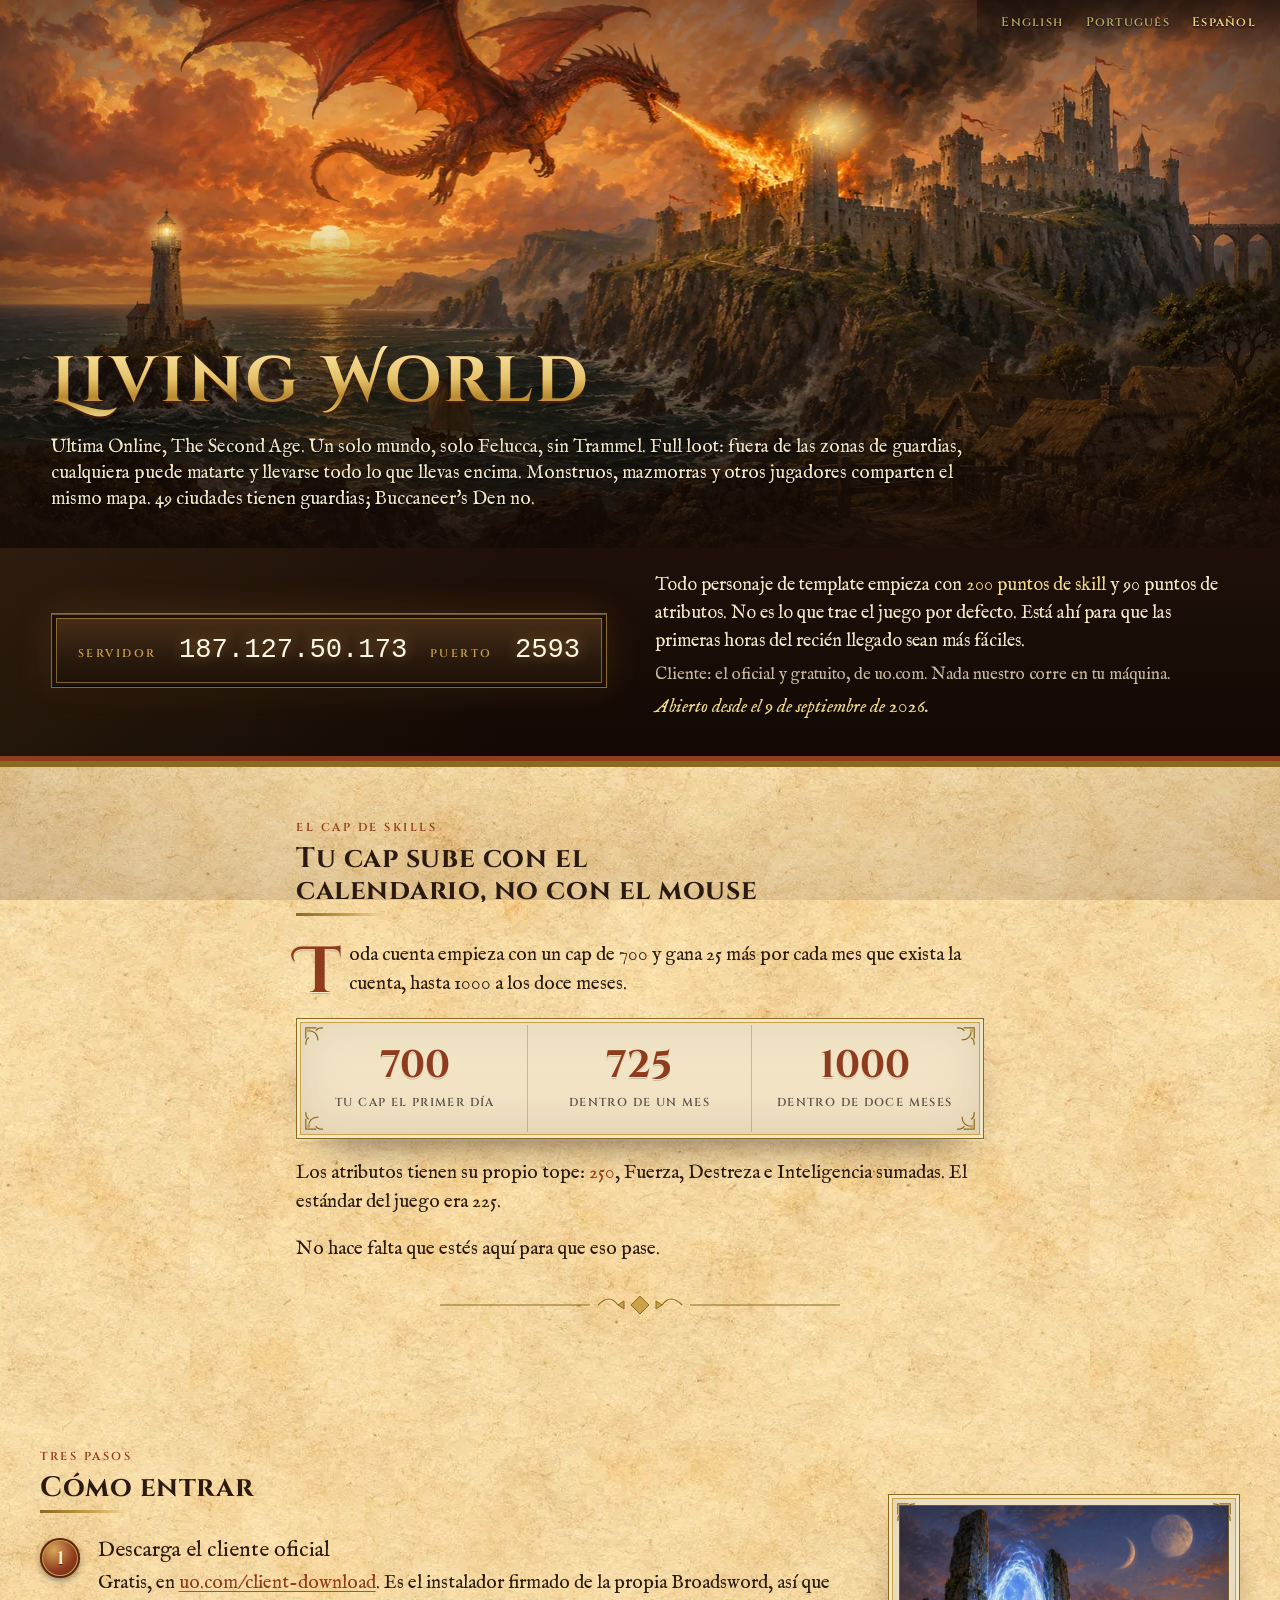
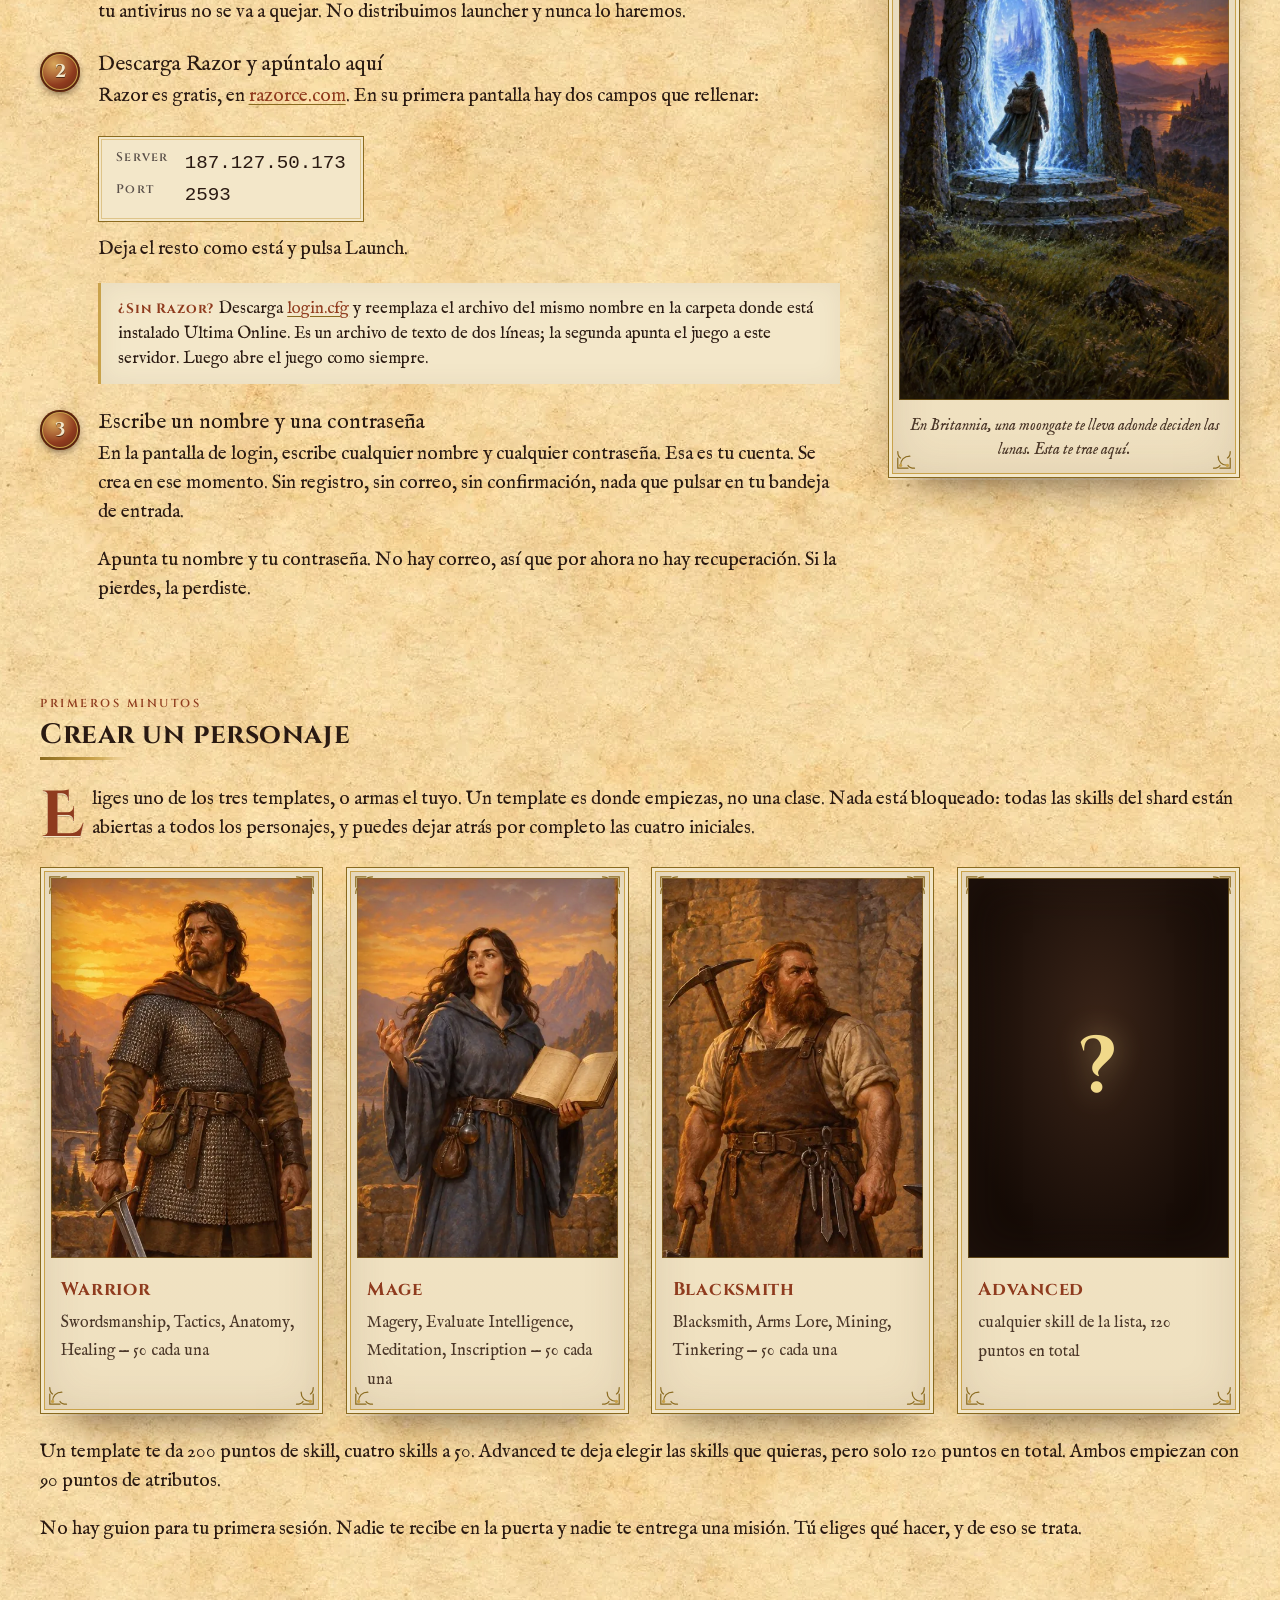
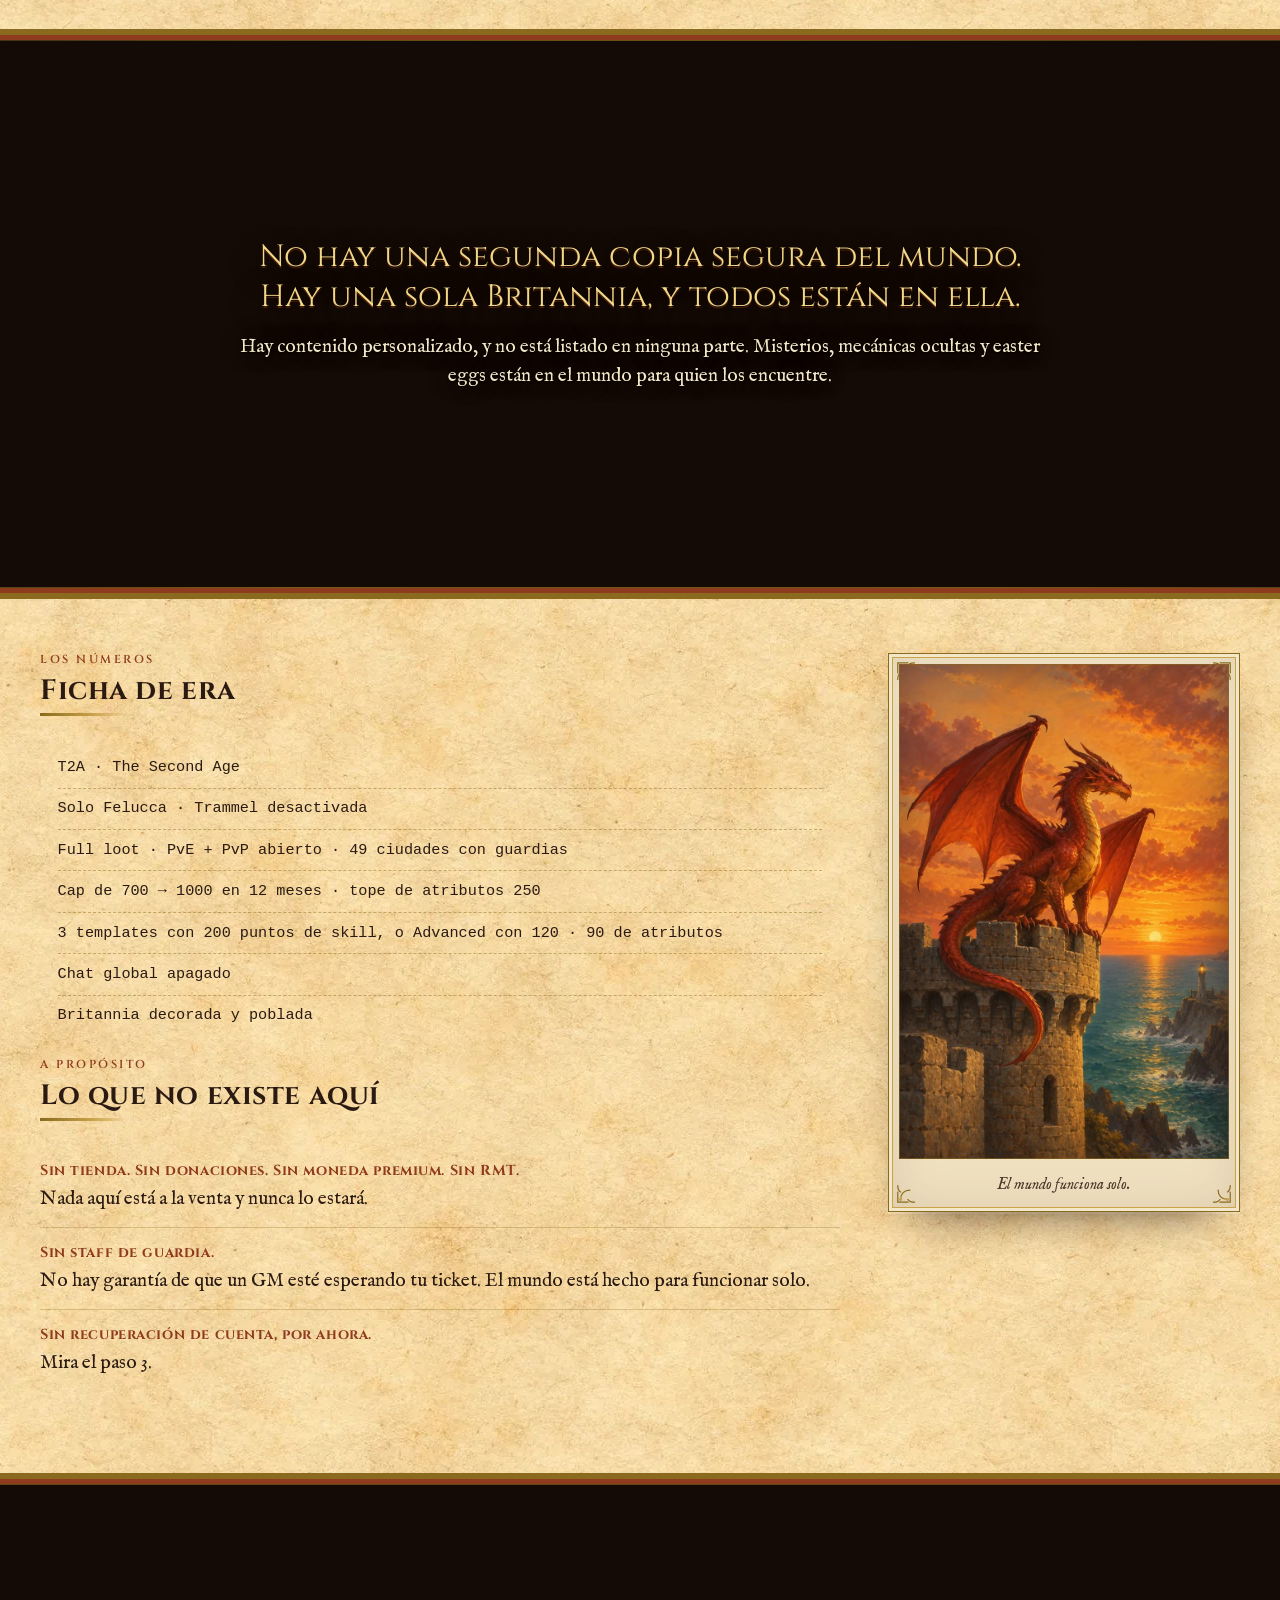
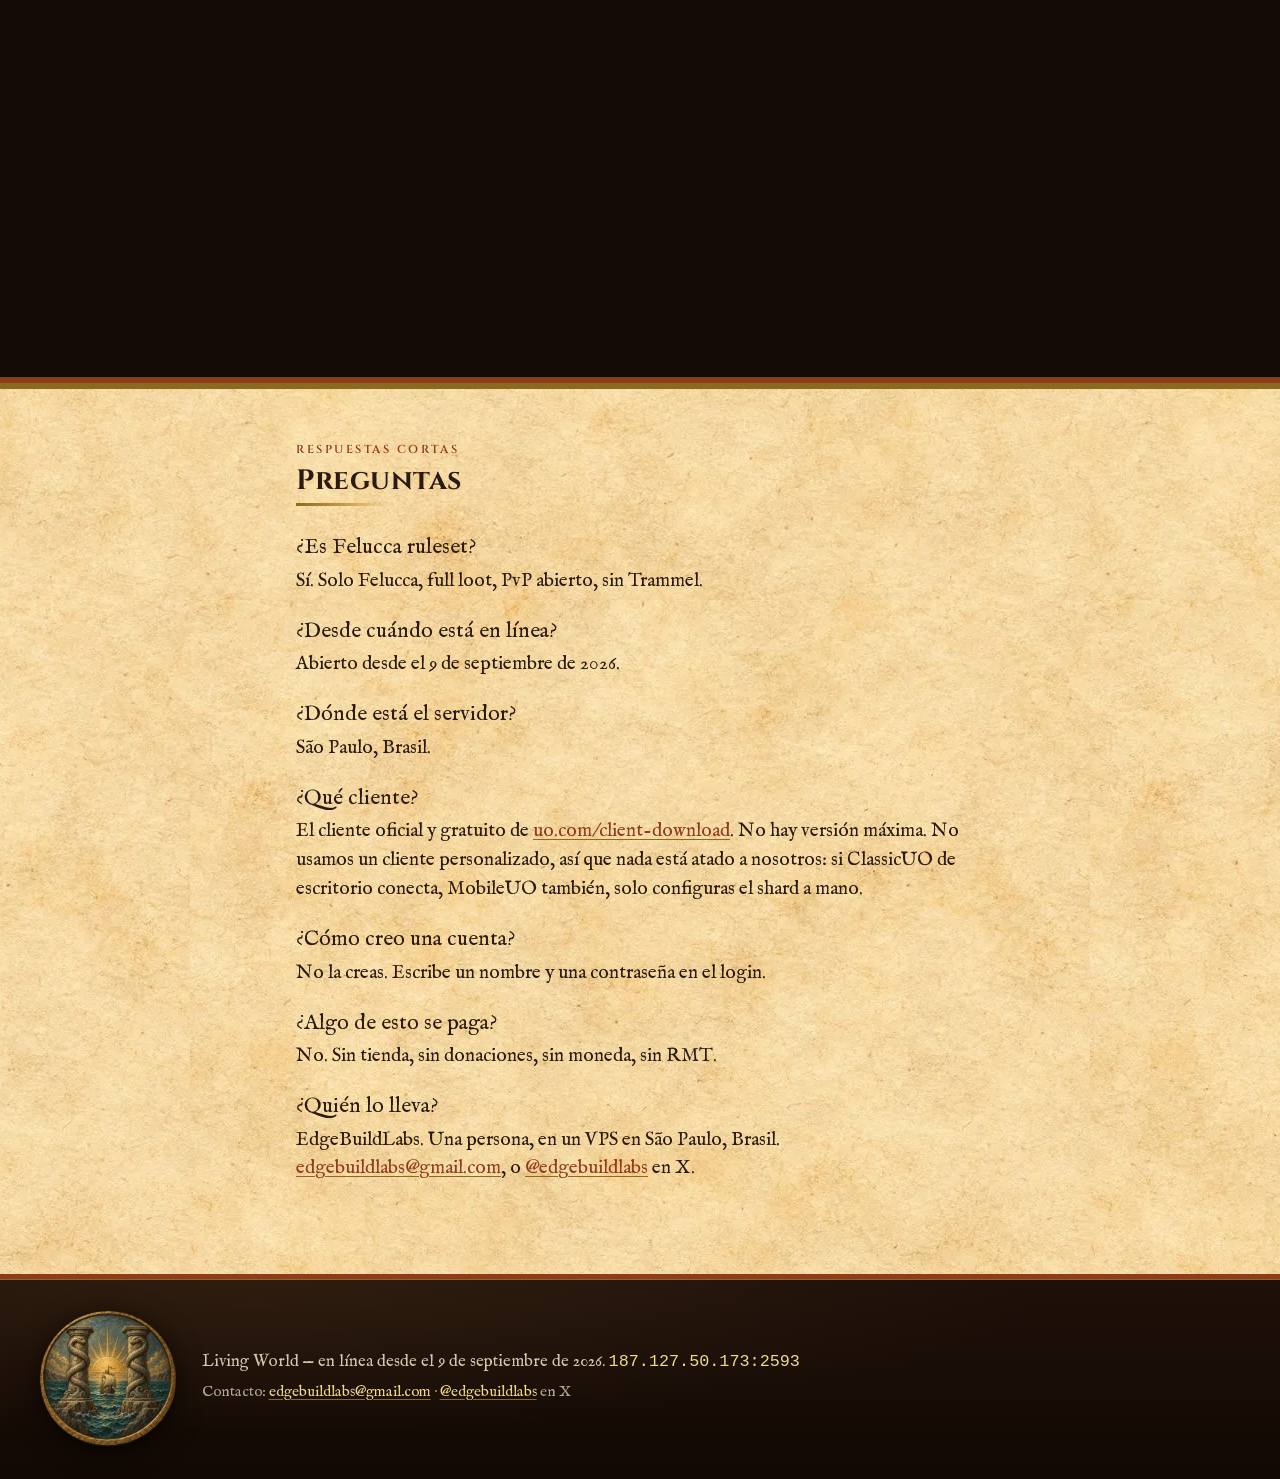
==== es/index.html @ f9f9f060 "Seal of the Serpent Pillars, and a portrait hero for phones The emblem chosen from five painted by t" ====
<!DOCTYPE html>
<html lang="es">
<head>
<meta charset="utf-8">
<meta name="viewport" content="width=device-width, initial-scale=1">
<meta name="theme-color" content="#150b06">
<title>Living World — Ultima Online T2A, solo Felucca, full loot</title>
<meta name="description" content="Un shard T2A de 1998. Solo Felucca, sin Trammel, full loot. Cliente oficial y gratuito de uo.com. Sin registro: tu cuenta nace en el primer login. 187.127.50.173:2593">

<link rel="canonical" href="https://livingworld.edgebuildlabs.tech/es/">
<link rel="alternate" hreflang="en" href="https://livingworld.edgebuildlabs.tech/">
<link rel="alternate" hreflang="pt-BR" href="https://livingworld.edgebuildlabs.tech/pt/">
<link rel="alternate" hreflang="es" href="https://livingworld.edgebuildlabs.tech/es/">
<link rel="alternate" hreflang="x-default" href="https://livingworld.edgebuildlabs.tech/">

<meta property="og:type" content="website">
<meta property="og:site_name" content="Living World">
<meta property="og:locale" content="es_ES">
<meta property="og:url" content="https://livingworld.edgebuildlabs.tech/es/">
<meta property="og:title" content="Living World — T2A, solo Felucca, full loot">
<meta property="og:description" content="Ultima Online tal como salió en 1998. Solo Felucca, sin Trammel, full loot, PvP abierto. Cliente oficial y gratuito de uo.com, sin launcher propio. Sin registro: tu cuenta nace en el primer login. Conéctate a 187.127.50.173:2593">
<meta property="og:image" content="https://livingworld.edgebuildlabs.tech/img/og.jpg">
<meta property="og:image:secure_url" content="https://livingworld.edgebuildlabs.tech/img/og.jpg">
<meta property="og:image:type" content="image/jpeg">
<meta property="og:image:width" content="1200">
<meta property="og:image:height" content="630">
<meta property="og:image:alt" content="Un dragón rojo escupe fuego sobre un castillo en llamas junto a un mar verde azulado, con un faro y un velero, pintado bajo la luz ámbar del atardecer">

<meta name="twitter:card" content="summary_large_image">
<meta name="twitter:title" content="Living World — T2A, solo Felucca, full loot">
<meta name="twitter:description" content="T2A de 1998. Solo Felucca, full loot. Cliente oficial. Sin registro. 187.127.50.173:2593">
<meta name="twitter:image" content="https://livingworld.edgebuildlabs.tech/img/og.jpg">
<meta name="twitter:image:alt" content="Un dragón rojo escupe fuego sobre un castillo en llamas junto a un mar verde azulado, con un faro y un velero, pintado bajo la luz ámbar del atardecer">

<link rel="icon" href="/favicon.ico" sizes="16x16 32x32 48x48 64x64">
<link rel="icon" href="/img/favicon-192.png" type="image/png" sizes="192x192">
<link rel="apple-touch-icon" href="/img/apple-touch-icon.png">
<link rel="stylesheet" href="/css/site.css">
</head>
<body>

<header class="hero">

  <nav class="lang" aria-label="Idioma">
    <a href="/" hreflang="en" lang="en">English</a>
    <a href="/pt/" hreflang="pt-BR" lang="pt-BR">Português</a>
    <a href="/es/" hreflang="es" aria-current="page">Español</a>
  </nav>

  <div class="hero-painting">
    <picture>
      <source type="image/webp" media="(max-width: 600px)" srcset="/img/hero-portrait.webp">
      <source media="(max-width: 600px)" srcset="/img/hero-portrait.jpg">
      <source type="image/webp" media="(max-width: 1280px)" srcset="/img/hero-1280.webp">
      <source media="(max-width: 1280px)" srcset="/img/hero-1280.jpg">
      <source type="image/webp" srcset="/img/hero.webp">
      <img class="hero-img" src="/img/hero.jpg" width="1916" height="821" alt="Un dragón rojo escupe fuego sobre un castillo en llamas junto a un mar verde azulado. Un faro se alza sobre una roca a la izquierda, un velero cruza la bahía y unas casas de paja ocupan el acantilado a la derecha, todo bajo un atardecer ámbar." fetchpriority="high">
    </picture>
    <span class="glow glow-fire" aria-hidden="true"></span>
    <span class="glow glow-fire2" aria-hidden="true"></span>
    <span class="glow glow-lantern" aria-hidden="true"></span>
    <span class="embers" aria-hidden="true"><i></i><i></i><i></i><i></i><i></i><i></i><i></i><i></i><i></i><i></i></span>

    <div class="hero-title">
      <h1>Living <span>World</span></h1>
      <p class="identity">
        Ultima Online, The Second Age. Un solo mundo, solo Felucca, sin Trammel.
        Full loot: fuera de las zonas de guardias, cualquiera puede matarte y llevarse todo lo que llevas encima.
        Monstruos, mazmorras y otros jugadores comparten el mismo mapa. 49 ciudades tienen guardias;
        Buccaneer's Den no.
      </p>
    </div>
  </div>

  <div class="hero-bar">
    <dl class="connect">
      <dt>Servidor</dt><dd>187.127.50.173</dd>
      <dt>Puerto</dt><dd>2593</dd>
    </dl>
    <div class="hero-notes">
      <p class="newbie">Todo personaje de template empieza con <strong>200 puntos de skill</strong> y 90 puntos de atributos. No es lo que trae el juego por defecto. Está ahí para que las primeras horas del recién llegado sean más fáciles.</p>
      <p class="client-line">Cliente: el oficial y gratuito, de uo.com. Nada nuestro corre en tu máquina.</p>
      <p class="open-since">Abierto desde el 9 de septiembre de 2026.</p>
    </div>
  </div>
</header>

<main>

<div class="col">

  <section id="cap" class="reveal">
    <h2><small>El cap de skills</small>Tu cap sube con el calendario, no con el mouse</h2>
    <p>Toda cuenta empieza con un cap de 700 y gana 25 más por cada mes que exista la cuenta, hasta 1000 a los doce meses.</p>
    <ul class="cap frame">
      <li><b>700</b><span>Tu cap el primer día</span></li>
      <li><b>725</b><span>Dentro de un mes</span></li>
      <li><b>1000</b><span>Dentro de doce meses</span></li>
    </ul>
    <p>Los atributos tienen su propio tope: <strong>250</strong>, Fuerza, Destreza e Inteligencia sumadas. El estándar del juego era 225.</p>
    <p>No hace falta que estés aquí para que eso pase.</p>
    <span class="fleuron" aria-hidden="true"></span>
  </section>

</div>

<div class="col wide">
  <section id="get-in" class="reveal with-figure">
  <div>
    <h2><small>Tres pasos</small>Cómo entrar</h2>
    <ol class="steps">
      <li>
        <h3>Descarga el cliente oficial</h3>
        <p>Gratis, en <a href="https://uo.com/client-download/">uo.com/client-download</a>. Es el instalador firmado de la propia Broadsword, así que tu antivirus no se va a quejar. No distribuimos launcher y nunca lo haremos.</p>
      </li>
      <li>
        <h3>Descarga Razor y apúntalo aquí</h3>
        <p>Razor es gratis, en <a href="https://www.razorce.com/">razorce.com</a>. En su primera pantalla hay dos campos que rellenar:</p>
        <dl class="fields">
          <dt>Server</dt><dd>187.127.50.173</dd>
          <dt>Port</dt><dd>2593</dd>
        </dl>
        <p>Deja el resto como está y pulsa Launch.</p>
        <p class="alt"><b>¿Sin Razor?</b> Descarga <a href="/login.cfg" download>login.cfg</a> y reemplaza el archivo del mismo nombre en la carpeta donde está instalado Ultima Online. Es un archivo de texto de dos líneas; la segunda apunta el juego a este servidor. Luego abre el juego como siempre.</p>
      </li>
      <li>
        <h3>Escribe un nombre y una contraseña</h3>
        <p>En la pantalla de login, escribe cualquier nombre y cualquier contraseña. Esa es tu cuenta. Se crea en ese momento. Sin registro, sin correo, sin confirmación, nada que pulsar en tu bandeja de entrada.</p>
        <p>Apunta tu nombre y tu contraseña. No hay correo, así que por ahora no hay recuperación. Si la pierdes, la perdiste.</p>
      </li>
    </ol>
  </div>
  <figure class="watch frame">
    <div class="pic"><picture><source type="image/webp" srcset="/img/moongate.webp"><img src="/img/moongate.jpg" width="800" height="1200" alt="Una moongate: un óvalo alto de luz azul brillante sobre una plataforma de piedra dentro de un círculo de menhires al atardecer, un viajero solitario con mochila a punto de entrar, dos lunas en el cielo" loading="lazy"></picture></div>
    <figcaption>En Britannia, una moongate te lleva adonde deciden las lunas. Esta te trae aquí.</figcaption>
  </figure>
  </section>

  <section id="character" class="reveal">
    <h2><small>Primeros minutos</small>Crear un personaje</h2>
    <p>Eliges uno de los tres templates, o armas el tuyo. Un template es donde empiezas, no una clase. Nada está bloqueado: todas las skills del shard están abiertas a todos los personajes, y puedes dejar atrás por completo las cuatro iniciales.</p>
    <ul class="templates">
      <li class="frame">
        <div class="card-img"><picture><source type="image/webp" srcset="/img/template-warrior.webp"><img src="/img/template-warrior.jpg" width="440" height="1024" alt="Un guerrero con cota de malla y capa, con una espada larga sencilla, en una terraza de piedra al atardecer" loading="lazy"></picture></div>
        <div class="card-text"><b>Warrior</b><span>Swordsmanship, Tactics, Anatomy, Healing — 50 cada una</span></div>
      </li>
      <li class="frame">
        <div class="card-img"><picture><source type="image/webp" srcset="/img/template-mage.webp"><img src="/img/template-mage.jpg" width="440" height="1024" alt="Una maga con túnica azul grisácea sosteniendo un libro de hechizos abierto, con una bolsa de reagentes en el cinturón" loading="lazy"></picture></div>
        <div class="card-text"><b>Mage</b><span>Magery, Evaluate Intelligence, Meditation, Inscription — 50 cada una</span></div>
      </li>
      <li class="frame">
        <div class="card-img"><picture><source type="image/webp" srcset="/img/template-blacksmith.webp"><img src="/img/template-blacksmith.jpg" width="440" height="1024" alt="Un herrero con delantal de cuero sosteniendo un martillo, con un pico a la espalda, junto a un yunque y una forja" loading="lazy"></picture></div>
        <div class="card-text"><b>Blacksmith</b><span>Blacksmith, Arms Lore, Mining, Tinkering — 50 cada una</span></div>
      </li>
      <li class="advanced frame">
        <div class="card-img" aria-hidden="true">?</div>
        <div class="card-text"><b>Advanced</b><span>cualquier skill de la lista, 120 puntos en total</span></div>
      </li>
    </ul>
    <p>Un template te da 200 puntos de skill, cuatro skills a 50. Advanced te deja elegir las skills que quieras, pero solo 120 puntos en total. Ambos empiezan con 90 puntos de atributos.</p>
    <p>No hay guion para tu primera sesión. Nadie te recibe en la puerta y nadie te entrega una misión. Tú eliges qué hacer, y de eso se trata.</p>
  </section>
</div>

<section class="vista" aria-label="Un solo mundo">
  <div class="inner">
    <p class="one-world">No hay una segunda copia segura del mundo. Hay una sola Britannia, y todos están en ella.</p>
    <p>Hay contenido personalizado, y no está listado en ninguna parte. Misterios, mecánicas ocultas y easter eggs están en el mundo para quien los encuentre.</p>
  </div>
</section>

<div class="col wide">

  <section id="era" class="reveal not-here">
    <div>
      <h2><small>Los números</small>Ficha de era</h2>
      <ul class="sheet">
        <li>T2A · The Second Age</li>
        <li>Solo Felucca · Trammel desactivada</li>
        <li>Full loot · PvE + PvP abierto · 49 ciudades con guardias</li>
        <li>Cap de 700 → 1000 en 12 meses · tope de atributos 250</li>
        <li>3 templates con 200 puntos de skill, o Advanced con 120 · 90 de atributos</li>
        <li>Chat global apagado</li>
        <li>Britannia decorada y poblada</li>
      </ul>

      <h2 id="not-here-title"><small>A propósito</small>Lo que no existe aquí</h2>
      <ul class="none">
        <li><b>Sin tienda. Sin donaciones. Sin moneda premium. Sin RMT.</b> Nada aquí está a la venta y nunca lo estará.</li>
        <li><b>Sin staff de guardia.</b> No hay garantía de que un GM esté esperando tu ticket. El mundo está hecho para funcionar solo.</li>
        <li><b>Sin recuperación de cuenta, por ahora.</b> Mira el paso 3.</li>
      </ul>
    </div>
    <figure class="watch frame">
      <div class="pic"><picture><source type="image/webp" srcset="/img/dragon-tower.webp"><img src="/img/dragon-tower.jpg" width="800" height="1200" alt="Un dragón rojo posado en las almenas de una torre de piedra al atardecer, mirando el mar hacia un faro lejano" loading="lazy"></picture></div>
      <figcaption>El mundo funciona solo.</figcaption>
    </figure>
  </section>

</div>

<section class="vista moon" aria-label="Moongate"></section>

<div class="col">
  <section id="faq" class="reveal">
    <h2><small>Respuestas cortas</small>Preguntas</h2>
    <dl class="faq">
      <dt>¿Es Felucca ruleset?</dt>
      <dd>Sí. Solo Felucca, full loot, PvP abierto, sin Trammel.</dd>

      <dt>¿Desde cuándo está en línea?</dt>
      <dd>Abierto desde el 9 de septiembre de 2026.</dd>

      <dt>¿Dónde está el servidor?</dt>
      <dd>São Paulo, Brasil.</dd>

      <dt>¿Qué cliente?</dt>
      <dd>El cliente oficial y gratuito de <a href="https://uo.com/client-download/">uo.com/client-download</a>. No hay versión máxima. No usamos un cliente personalizado, así que nada está atado a nosotros: si ClassicUO de escritorio conecta, MobileUO también, solo configuras el shard a mano.</dd>

      <dt>¿Cómo creo una cuenta?</dt>
      <dd>No la creas. Escribe un nombre y una contraseña en el login.</dd>

      <dt>¿Algo de esto se paga?</dt>
      <dd>No. Sin tienda, sin donaciones, sin moneda, sin RMT.</dd>

      <dt>¿Quién lo lleva?</dt>
      <dd>EdgeBuildLabs. Una persona, en un VPS en São Paulo, Brasil. <a href="mailto:edgebuildlabs@gmail.com">edgebuildlabs@gmail.com</a>, o <a href="https://x.com/edgebuildlabs">@edgebuildlabs</a> en X.</dd>
    </dl>
  </section>
</div>

</main>

<footer>
  <div class="inner">
    <picture class="seal"><source type="image/webp" srcset="/img/seal.webp"><img src="/img/seal.png" width="360" height="360" alt="Sello de Living World: dos columnas de piedra talladas como serpientes que se alzan del mar, un barco pasando entre ellas bajo el sol naciente" loading="lazy"></picture>
    <div>
    <p>Living World — en línea desde el 9 de septiembre de 2026. <span class="mono">187.127.50.173:2593</span></p>
    <p class="contact">Contacto: <a href="mailto:edgebuildlabs@gmail.com">edgebuildlabs@gmail.com</a> · <a href="https://x.com/edgebuildlabs">@edgebuildlabs</a> en X</p>
    </div>
  </div>
</footer>

</body>
</html>
---- css/site.css ----
/* Living World — one column, no script, no CDN. Edit the HTML; there is no build.
   Designed for 1920x1080 first; smaller screens must not break.
   Motion is CSS only and switches off under prefers-reduced-motion.
   Visual language: the parchment-and-bronze "gump" frames of the game's own interface. */

@font-face {
  font-family: "Cinzel Decorative";
  src: url("/fonts/CinzelDecorative-Bold.woff2") format("woff2");
  font-weight: 700; font-style: normal; font-display: swap;
}
@font-face {
  font-family: "Cinzel";
  src: url("/fonts/Cinzel-Variable.woff2") format("woff2");
  font-weight: 400 900; font-style: normal; font-display: swap;
}
@font-face {
  font-family: "IM Fell English";
  src: url("/fonts/IMFellEnglish-Regular.woff2") format("woff2");
  font-weight: 400; font-style: normal; font-display: swap;
}
@font-face {
  font-family: "IM Fell English";
  src: url("/fonts/IMFellEnglish-Italic.woff2") format("woff2");
  font-weight: 400; font-style: italic; font-display: swap;
}

:root {
  --ink: #2a1a12;
  --ink-soft: #4a3628;
  --parchment: #ead9b4;
  --parchment-light: #f3e7c9;
  --parchment-deep: #d9c391;
  --stone: #8c7f72;
  --stone-dark: #5b514a;
  --amber: #d98a3a;
  --amber-light: #f2c46a;
  --gold: #c9a24a;
  --gold-light: #f1d98a;
  --gold-deep: #8a6a1e;
  --bronze: #6b4a22;
  --terracotta: #b5542a;
  --terracotta-deep: #8f3b1e;
  --smoke: #2a1a12;
  --night: #150b06;
  --display: "Cinzel Decorative", "Cinzel", "Palatino Linotype", Palatino, Georgia, serif;
  --caps: "Cinzel", "Palatino Linotype", Palatino, Georgia, serif;
  --serif: "IM Fell English", "Palatino Linotype", Palatino, "Book Antiqua", Georgia, serif;
  --mono: ui-monospace, "Cascadia Mono", Consolas, "Liberation Mono", Menlo, monospace;
  --frame-shadow: 0 22px 44px -26px rgba(42, 26, 18, 0.85), 0 2px 0 rgba(255, 244, 214, 0.5);
}

* { box-sizing: border-box; }

html { color-scheme: light; }

body {
  margin: 0;
  background: var(--parchment) url("/img/parchment.jpg") repeat center top / 900px 900px;
  background-image: image-set(url("/img/parchment.webp") type("image/webp"), url("/img/parchment.jpg") type("image/jpeg"));
  color: var(--ink);
  font-family: var(--serif);
  font-size: 1.2rem;
  line-height: 1.5;
  -webkit-text-size-adjust: 100%;
  font-feature-settings: "kern", "liga";
}

/* aged edges: the page darkens slightly toward its borders, like a sheet kept in a chest */
body::after {
  content: ""; position: fixed; inset: 0; z-index: 0; pointer-events: none;
  background: radial-gradient(ellipse 80% 70% at 50% 45%, transparent 55%, rgba(90, 58, 42, 0.22) 100%);
}
body > * { position: relative; z-index: 1; }

a { color: var(--terracotta-deep); text-decoration-thickness: 1px; text-underline-offset: 3px; text-decoration-color: var(--gold-deep); }
a:hover { color: var(--terracotta); text-decoration-color: var(--terracotta); }
a:focus-visible { outline: 2px solid var(--gold); outline-offset: 3px; }

h1, h2, h3 { font-family: var(--caps); font-weight: 700; line-height: 1.15; margin: 0 0 0.5em; text-wrap: balance; }
h1 { font-family: var(--display); }
h2 { font-size: 1.75rem; letter-spacing: 0.02em; color: var(--ink); position: relative; padding-bottom: 0.55rem; margin-bottom: 0.9em; }
h2::after {
  content: ""; position: absolute; left: 0; bottom: 0; width: 5.5rem; height: 3px;
  background: linear-gradient(90deg, var(--gold-deep), var(--gold) 60%, transparent);
}
h2 small {
  display: block; font-family: var(--caps); font-weight: 600; font-size: 0.72rem;
  letter-spacing: 0.22em; text-transform: uppercase; color: var(--terracotta-deep); margin-bottom: 0.55rem;
}
h3 { font-family: var(--serif); font-size: 1.35rem; font-weight: 400; }

p { margin: 0 0 1em; text-wrap: pretty; }
code, .mono { font-family: var(--mono); }
strong { font-weight: 400; color: var(--terracotta-deep); }
img { max-width: 100%; height: auto; display: block; }

/* a drop capital opens each chapter of the page */
.col h2 + p::first-letter {
  font-family: var(--display); float: left; font-size: 3.4em; line-height: 0.82;
  padding: 0.08em 0.12em 0 0; color: var(--terracotta-deep);
  text-shadow: 0 1px 0 var(--parchment-light), 0 2px 0 rgba(90, 58, 42, 0.25);
}

/* ---------- motion ---------- */

@keyframes kenburns { from { transform: scale(1); } to { transform: scale(1.06); } }
@keyframes flicker {
  0%   { opacity: 0.45; transform: scale(1); }
  30%  { opacity: 0.75; transform: scale(1.06); }
  55%  { opacity: 0.5;  transform: scale(0.97); }
  80%  { opacity: 0.8;  transform: scale(1.04); }
  100% { opacity: 0.55; transform: scale(1); }
}
@keyframes lantern { from { opacity: 0.35; transform: scale(0.9); } to { opacity: 0.8; transform: scale(1.15); } }
@keyframes rise { from { opacity: 0; transform: translateY(18px); } to { opacity: 1; transform: none; } }
@keyframes ember {
  0%   { transform: translate(0, 0) scale(1); opacity: 0; }
  10%  { opacity: 0.9; }
  100% { transform: translate(var(--drift, 20px), -420px) scale(0.3); opacity: 0; }
}
@keyframes fadein { from { opacity: 0; transform: translateY(24px); } to { opacity: 1; transform: none; } }

/* ---------- the gump frame: parchment plate, bronze rule, gold hairline, corner marks ---------- */

.frame {
  position: relative;
  background: linear-gradient(180deg, var(--parchment-light), #efe0bf);
  border: 1px solid var(--gold-deep);
  box-shadow:
    inset 0 0 0 3px var(--parchment-light),
    inset 0 0 0 4px var(--gold),
    inset 0 0 48px rgba(90, 58, 42, 0.14),
    var(--frame-shadow);
}
.frame::before {
  content: ""; position: absolute; inset: 6px; pointer-events: none;
  background-image: url("data:image/svg+xml;utf8,%3Csvg xmlns='http://www.w3.org/2000/svg' viewBox='0 0 28 28'%3E%3Cg transform='rotate(0 14 14)' fill='none' stroke='%238a6a1e' stroke-width='1.3' stroke-linecap='round'%3E%3Cpath d='M3 14V3h11'/%3E%3Cpath d='M6 6c6 0 10 4 10 10'/%3E%3Cpath d='M3 21c0-4 1-6 3-7'/%3E%3Cpath d='M21 3c-4 0-6 1-7 3'/%3E%3C/g%3E%3Ccircle cx='6' cy='6' r='1.8' fill='%23c9a24a' transform='rotate(0 14 14)'/%3E%3C/svg%3E"), url("data:image/svg+xml;utf8,%3Csvg xmlns='http://www.w3.org/2000/svg' viewBox='0 0 28 28'%3E%3Cg transform='rotate(90 14 14)' fill='none' stroke='%238a6a1e' stroke-width='1.3' stroke-linecap='round'%3E%3Cpath d='M3 14V3h11'/%3E%3Cpath d='M6 6c6 0 10 4 10 10'/%3E%3Cpath d='M3 21c0-4 1-6 3-7'/%3E%3Cpath d='M21 3c-4 0-6 1-7 3'/%3E%3C/g%3E%3Ccircle cx='6' cy='6' r='1.8' fill='%23c9a24a' transform='rotate(90 14 14)'/%3E%3C/svg%3E"), url("data:image/svg+xml;utf8,%3Csvg xmlns='http://www.w3.org/2000/svg' viewBox='0 0 28 28'%3E%3Cg transform='rotate(270 14 14)' fill='none' stroke='%238a6a1e' stroke-width='1.3' stroke-linecap='round'%3E%3Cpath d='M3 14V3h11'/%3E%3Cpath d='M6 6c6 0 10 4 10 10'/%3E%3Cpath d='M3 21c0-4 1-6 3-7'/%3E%3Cpath d='M21 3c-4 0-6 1-7 3'/%3E%3C/g%3E%3Ccircle cx='6' cy='6' r='1.8' fill='%23c9a24a' transform='rotate(270 14 14)'/%3E%3C/svg%3E"), url("data:image/svg+xml;utf8,%3Csvg xmlns='http://www.w3.org/2000/svg' viewBox='0 0 28 28'%3E%3Cg transform='rotate(180 14 14)' fill='none' stroke='%238a6a1e' stroke-width='1.3' stroke-linecap='round'%3E%3Cpath d='M3 14V3h11'/%3E%3Cpath d='M6 6c6 0 10 4 10 10'/%3E%3Cpath d='M3 21c0-4 1-6 3-7'/%3E%3Cpath d='M21 3c-4 0-6 1-7 3'/%3E%3C/g%3E%3Ccircle cx='6' cy='6' r='1.8' fill='%23c9a24a' transform='rotate(180 14 14)'/%3E%3C/svg%3E");
  background-position: top left, top right, bottom left, bottom right;
  background-repeat: no-repeat;
  background-size: 26px 26px;
}

/* ---------- top bar ---------- */

.lang {
  position: absolute; top: 0; right: 0; z-index: 5;
  display: flex; gap: 1.4rem;
  padding: 0.9rem 1.5rem;
  font-family: var(--caps); font-weight: 600; font-size: 0.78rem; letter-spacing: 0.1em;
  background: linear-gradient(180deg, rgba(21, 11, 6, 0.6), transparent);
  border-bottom-left-radius: 6px;
}
.lang a { color: rgba(241, 217, 138, 0.75); text-decoration: none; text-shadow: 0 1px 2px #000; }
.lang a:hover { color: #fff; text-decoration: underline; }
.lang [aria-current="page"] { color: var(--gold-light); }

/* ---------- hero: the painting, then the bronze plate with the address ---------- */

.hero {
  position: relative;
  background: var(--night);
  color: var(--parchment-light);
  border-bottom: 5px solid var(--terracotta-deep);
  box-shadow: 0 6px 0 var(--gold-deep);
}

.hero-painting {
  position: relative;
  overflow: hidden;
  aspect-ratio: 1916 / 821;
  max-height: 84vh;
  background: var(--night);
}
.hero-painting img.hero-img {
  width: 100%; height: 100%; object-fit: cover; object-position: 30% 50%;
  transform-origin: 45% 40%;
  animation: kenburns 50s ease-in-out infinite alternate;
}
/* painted vignette over the edges of the canvas */
.hero-painting::after {
  content: ""; position: absolute; inset: 0; pointer-events: none; z-index: 1;
  box-shadow: inset 0 0 140px rgba(21, 11, 6, 0.55);
}

.glow { position: absolute; pointer-events: none; border-radius: 50%; mix-blend-mode: screen; }
.glow-fire {
  left: 55%; top: 8%; width: 20%; height: 32%;
  background: radial-gradient(closest-side, rgba(255, 150, 40, 0.75), rgba(255, 90, 20, 0.3) 45%, transparent 70%);
  animation: flicker 1.7s ease-in-out infinite;
}
.glow-fire2 {
  left: 60%; top: 14%; width: 10%; height: 18%;
  background: radial-gradient(closest-side, rgba(255, 230, 150, 0.8), transparent 70%);
  animation: flicker 1.1s ease-in-out infinite reverse;
}
.glow-lantern {
  left: 10.5%; top: 37%; width: 5%; height: 11%;
  background: radial-gradient(closest-side, rgba(255, 220, 140, 0.95), rgba(255, 180, 80, 0.4) 40%, transparent 70%);
  animation: lantern 2.6s ease-in-out infinite alternate;
}

.embers { position: absolute; left: 52%; top: 22%; width: 24%; height: 30%; pointer-events: none; }
.embers i {
  position: absolute; bottom: 0; width: 5px; height: 5px; border-radius: 50%;
  background: #ffc46a; box-shadow: 0 0 8px 2px rgba(255, 150, 50, 0.8);
  opacity: 0;
  animation: ember 6s linear infinite;
}
.embers i:nth-child(1)  { left: 5%;  animation-delay: 0s;    animation-duration: 7s;   --drift: 30px; }
.embers i:nth-child(2)  { left: 18%; animation-delay: 1.1s;  animation-duration: 6s;   --drift: -20px; }
.embers i:nth-child(3)  { left: 30%; animation-delay: 2.3s;  animation-duration: 8s;   --drift: 45px; }
.embers i:nth-child(4)  { left: 42%; animation-delay: 0.6s;  animation-duration: 6.5s; --drift: 10px; }
.embers i:nth-child(5)  { left: 55%; animation-delay: 3.2s;  animation-duration: 7.5s; --drift: -35px; }
.embers i:nth-child(6)  { left: 66%; animation-delay: 1.8s;  animation-duration: 6.2s; --drift: 25px; }
.embers i:nth-child(7)  { left: 78%; animation-delay: 4.1s;  animation-duration: 8.5s; --drift: 55px; }
.embers i:nth-child(8)  { left: 88%; animation-delay: 2.9s;  animation-duration: 7.2s; --drift: -15px; }
.embers i:nth-child(9)  { left: 12%; animation-delay: 4.8s;  animation-duration: 6.8s; --drift: 40px; }
.embers i:nth-child(10) { left: 48%; animation-delay: 5.5s;  animation-duration: 7.8s; --drift: -25px; }

.hero-title {
  position: absolute; left: 0; right: 0; bottom: 0; z-index: 2;
  padding: 8rem 4vw 2.2rem;
  background: linear-gradient(180deg, transparent, rgba(21, 11, 6, 0.55) 45%, rgba(21, 11, 6, 0.9));
}
.hero-title h1 {
  font-size: clamp(2.4rem, 5vw, 5.6rem);
  letter-spacing: 0.05em;
  margin: 0 0 0.25em;
  color: var(--gold-light);
  background: linear-gradient(180deg, #fbe7a6 0%, #e6c26a 45%, #b8892e 70%, #f1d98a 100%);
  -webkit-background-clip: text; background-clip: text; -webkit-text-fill-color: transparent;
  filter: drop-shadow(0 2px 0 #4a1e0c) drop-shadow(0 8px 22px rgba(0, 0, 0, 0.85));
  animation: rise 1.1s ease-out both;
}
.identity {
  max-width: 58rem;
  font-size: clamp(1.1rem, 1.45vw, 1.55rem);
  line-height: 1.4; margin: 0;
  text-shadow: 0 1px 2px rgba(0, 0, 0, 0.95), 0 0 20px rgba(0, 0, 0, 0.8);
  animation: rise 1.1s 0.25s ease-out both;
}

.hero-bar {
  display: grid;
  grid-template-columns: max-content 1fr;
  gap: 1rem 3rem; align-items: center;
  max-width: 120rem; margin: 0 auto;
  padding: 1.5rem 4vw 1.7rem;
  background:
    linear-gradient(90deg, rgba(255, 190, 90, 0.07), transparent 40%),
    linear-gradient(180deg, #1e1009, #120904);
  animation: rise 1.1s 0.45s ease-out both;
}
/* the bronze plate */
.connect {
  display: grid;
  grid-template-columns: max-content max-content max-content max-content;
  gap: 0.2rem 1.4rem; align-items: baseline;
  margin: 0;
  padding: 1rem 1.6rem;
  background: linear-gradient(180deg, #4a2f18, #2a1a0e 60%, #1c1008);
  border: 1px solid var(--gold-deep);
  box-shadow:
    inset 0 1px 0 rgba(255, 224, 150, 0.35),
    inset 0 -1px 0 rgba(0, 0, 0, 0.7),
    inset 0 0 0 4px #1c1008,
    inset 0 0 0 5px rgba(201, 162, 74, 0.55),
    0 0 36px rgba(255, 160, 60, 0.16),
    0 10px 24px -12px #000;
}
.connect dt { font-family: var(--caps); font-weight: 600; font-size: 0.7rem; letter-spacing: 0.22em; text-transform: uppercase; color: var(--gold); }
.connect dd {
  margin: 0; font-family: var(--mono); font-size: 1.7rem; color: #fff8e6;
  font-variant-numeric: tabular-nums;
  text-shadow: 0 0 14px rgba(255, 190, 90, 0.45);
  user-select: all; -webkit-user-select: all;
}

.hero-notes { max-width: 60rem; }
.hero-notes p { margin: 0 0 0.35em; }
.newbie { font-size: 1.15rem; color: var(--parchment-light); }
.newbie strong { color: var(--gold-light); }
.client-line { font-size: 1.05rem; color: rgba(243, 231, 201, 0.8); }
.open-since { font-style: italic; color: var(--gold-light); }

/* ---------- sections ---------- */

.col { max-width: 46rem; margin: 0 auto; padding: 1rem 1.5rem 3rem; }
.col.wide { max-width: 78rem; }

section { padding: 2.75rem 0 1.5rem; }

@supports (animation-timeline: view()) {
  .reveal { animation: fadein linear both; animation-timeline: view(); animation-range: entry 0% entry 35%; }
}

.fleuron {
  display: block; width: 100%; height: 26px; margin: 1.75rem 0 0;
  background: url("data:image/svg+xml;utf8,<svg xmlns='http://www.w3.org/2000/svg' viewBox='0 0 400 26'><g fill='none' stroke='%238a6a1e' stroke-width='1.2'><path d='M0 13h150M250 13h150'/></g><g fill='%23c9a24a' stroke='%238a6a1e' stroke-width='1'><path d='M200 4l9 9-9 9-9-9z'/><path d='M178 13l6-4v8zM222 13l-6-4v8z'/></g><g fill='none' stroke='%238a6a1e' stroke-width='1.2'><path d='M158 13c8-8 14-8 20 0M222 13c6-8 12-8 20 0'/></g></svg>") center / auto 26px no-repeat;
}

/* timeline */
.cap {
  display: grid; grid-template-columns: repeat(3, 1fr); gap: 0;
  margin: 1.25rem 0; padding: 6px; list-style: none;
}
.cap li { padding: 1.2rem 0.75rem 1rem; text-align: center; border-right: 1px solid rgba(138, 106, 30, 0.35); }
.cap li:last-child { border-right: 0; }
.cap b {
  display: block; font-family: var(--caps); font-size: 2.4rem; color: var(--terracotta-deep); line-height: 1.1;
  font-variant-numeric: tabular-nums;
  text-shadow: 0 1px 0 var(--parchment-light), 0 2px 0 rgba(90, 58, 42, 0.25);
}
.cap span { font-family: var(--caps); font-weight: 600; font-size: 0.72rem; letter-spacing: 0.12em; text-transform: uppercase; color: var(--stone-dark); }

/* how to get in: bronze medallions for the sequence */
.steps { counter-reset: step; list-style: none; padding: 0; margin: 1rem 0; }
.steps li { position: relative; padding-left: 3.6rem; margin-bottom: 1.6rem; }
.steps li::before {
  counter-increment: step; content: counter(step);
  position: absolute; left: 0; top: 0;
  width: 2.5rem; height: 2.5rem; border-radius: 50%;
  background: radial-gradient(circle at 35% 30%, #d9a75a, #8f3b1e 55%, #5a2410);
  color: var(--parchment-light);
  box-shadow: inset 0 0 0 2px #5a2410, inset 0 0 0 3px var(--gold), 0 3px 8px -2px rgba(42, 26, 18, 0.7);
  font-family: var(--caps); font-weight: 700; font-size: 1.15rem;
  display: flex; align-items: center; justify-content: center;
  text-shadow: 0 1px 0 rgba(0, 0, 0, 0.5);
}
.steps li p:last-child { margin-bottom: 0; }
.steps h3 { margin-bottom: 0.25em; }
.steps .alt { margin-top: 0.9rem; padding: 0.8rem 1.1rem; border-left: 3px solid var(--gold); background: var(--parchment-light); font-size: 1.05rem; box-shadow: inset 0 0 24px rgba(90, 58, 42, 0.08); }
.steps .alt b { font-family: var(--caps); font-size: 0.85rem; letter-spacing: 0.06em; color: var(--terracotta-deep); }

.fields {
  display: inline-grid; grid-template-columns: max-content max-content; gap: 0.25rem 1rem;
  margin: 0.4rem 0 0.8rem; padding: 0.7rem 1.1rem;
  border: 1px solid var(--gold-deep); background: var(--parchment-light);
  box-shadow: inset 0 0 0 2px var(--parchment-light), inset 0 0 0 3px rgba(201, 162, 74, 0.5);
}
.fields dt { font-family: var(--caps); font-weight: 600; color: var(--stone-dark); font-size: 0.78rem; letter-spacing: 0.1em; }
.fields dd { margin: 0; font-family: var(--mono); user-select: all; -webkit-user-select: all; }

/* templates: four framed portraits */
.templates {
  display: grid; grid-template-columns: repeat(4, 1fr); gap: 1.4rem;
  margin: 1.5rem 0; padding: 0; list-style: none;
}
.templates li { padding: 6px; transition: transform 0.35s ease, box-shadow 0.35s ease; }
.templates li:hover { transform: translateY(-6px); }
.templates .card-img { position: relative; margin: 4px; overflow: hidden; aspect-ratio: 440 / 640; }
.templates .card-img img { width: 100%; height: 100%; object-fit: cover; object-position: 50% 0%; transform-origin: 50% 20%; transition: transform 1.2s ease; }
.templates li:hover .card-img img { transform: scale(1.05); }
.templates .card-img::after, .watch .pic::after {
  content: ""; position: absolute; inset: 0; pointer-events: none;
  box-shadow: inset 0 0 0 1px rgba(138, 106, 30, 0.6), inset 0 0 46px rgba(42, 26, 18, 0.5);
}
.templates .card-text { padding: 0.9rem 0.9rem 0.8rem; }
.templates b { display: block; font-family: var(--caps); font-size: 1.15rem; font-weight: 700; color: var(--terracotta-deep); margin-bottom: 0.25rem; letter-spacing: 0.04em; }
.templates span { font-size: 1rem; color: var(--ink-soft); }
.templates .advanced .card-img {
  display: flex; align-items: center; justify-content: center;
  background: radial-gradient(ellipse at 50% 40%, #3a2418, #150b06 75%);
  color: var(--gold-light); font-family: var(--display); font-size: 5rem;
  text-shadow: 0 0 30px rgba(241, 217, 138, 0.45);
}

/* the vista: a full-bleed painting between chapters */
.vista {
  position: relative; overflow: hidden;
  min-height: 62vh;
  display: grid; place-items: center;
  background: var(--night) url("/img/vista.jpg") center 35% / cover no-repeat;
  background-image: image-set(url("/img/vista.webp") type("image/webp"), url("/img/vista.jpg") type("image/jpeg"));
  color: var(--parchment-light);
  border-top: 5px solid var(--terracotta-deep); border-bottom: 5px solid var(--terracotta-deep);
  box-shadow: inset 0 1px 0 var(--gold-deep), inset 0 -1px 0 var(--gold-deep), 0 -6px 0 var(--gold-deep), 0 6px 0 var(--gold-deep);
  text-align: center; padding: 5rem 1.5rem;
}
@media (min-width: 1100px) and (hover: hover) { .vista { background-attachment: fixed; } }
.vista::before { content: ""; position: absolute; inset: 0; background: radial-gradient(ellipse at 50% 60%, rgba(21, 11, 6, 0.55), rgba(21, 11, 6, 0.15) 60%, rgba(21, 11, 6, 0.6)); }
.vista .inner { position: relative; max-width: 50rem; }
.vista .one-world {
  font-family: var(--caps); font-size: clamp(1.4rem, 2.4vw, 2.4rem); line-height: 1.3;
  color: var(--gold-light); text-shadow: 0 2px 0 #4a1e0c, 0 8px 30px rgba(0, 0, 0, 0.9);
  margin: 0 0 1rem;
}
.vista.moon {
  background-image: url("/img/moongate-night.jpg");
  background-image: image-set(url("/img/moongate-night.webp") type("image/webp"), url("/img/moongate-night.jpg") type("image/jpeg"));
  background-position: center 45%; min-height: 56vh; padding: 0;
}
.vista.moon::before { background: linear-gradient(180deg, rgba(21, 11, 6, 0.35), transparent 30%, transparent 70%, rgba(21, 11, 6, 0.35)); }
.vista p { font-size: 1.2rem; text-shadow: 0 1px 2px rgba(0, 0, 0, 0.95), 0 0 20px rgba(0, 0, 0, 0.8); margin: 0; }

/* era sheet: a tablet */
.sheet {
  list-style: none; padding: 0.4rem 1.1rem; margin: 1rem 0;
  font-family: var(--mono); font-size: 0.95rem; font-variant-numeric: tabular-nums;
}
.sheet li { padding: 0.55rem 0; border-bottom: 1px dashed rgba(138, 106, 30, 0.45); }
.sheet li:last-child { border-bottom: 0; }

/* two-column chapters: text beside a framed painting */
.not-here, .with-figure { display: grid; grid-template-columns: 1fr 22rem; gap: 3rem; align-items: start; }
.with-figure .watch { margin-top: 2.75rem; }
.none { list-style: none; padding: 0; margin: 1rem 0; }
.none li { padding: 0.85rem 0; border-bottom: 1px solid rgba(138, 106, 30, 0.3); }
.none li:last-child { border-bottom: 0; }
.none b { font-family: var(--caps); font-size: 0.9rem; color: var(--terracotta-deep); display: block; margin-bottom: 0.2rem; letter-spacing: 0.04em; }
.watch { margin: 0; padding: 6px; }
.watch .pic { position: relative; margin: 4px; }
.watch img { width: 100%; }
.watch figcaption { font-style: italic; font-size: 0.98rem; color: var(--ink-soft); padding: 0.7rem 0.6rem 0.5rem; text-align: center; }

/* faq */
.faq dt { font-size: 1.35rem; margin-top: 1.2rem; }
.faq dd { margin: 0.2rem 0 0; }

/* footer: dark leather and a gold rule */
footer {
  border-top: 5px solid var(--terracotta-deep);
  box-shadow: inset 0 1px 0 var(--gold-deep);
  background:
    radial-gradient(ellipse at 20% 0%, rgba(255, 190, 90, 0.08), transparent 55%),
    linear-gradient(180deg, #1e1009, #120904);
  color: rgba(243, 231, 201, 0.85);
}
footer .inner { max-width: 78rem; margin: 0 auto; padding: 2rem 1.5rem; font-size: 1.05rem; display: grid; grid-template-columns: max-content 1fr; gap: 1.6rem; align-items: center; }
footer .seal img { width: 8.5rem; height: 8.5rem; filter: drop-shadow(0 6px 14px rgba(0, 0, 0, 0.7)); }
footer p { margin: 0 0 0.4rem; }
footer .mono { color: var(--gold-light); font-variant-numeric: tabular-nums; }
footer .contact { font-size: 0.95rem; color: rgba(243, 231, 201, 0.7); }
footer .contact a { color: var(--gold-light); }

/* ---------- smaller screens: must not break ---------- */

@media (max-width: 1100px) {
  .templates { grid-template-columns: repeat(2, 1fr); }
  .not-here, .with-figure { grid-template-columns: 1fr; }
  .watch { max-width: 22rem; }
}

@media (max-width: 900px) {
  .hero-bar { grid-template-columns: 1fr; gap: 1rem; padding: 1.25rem 1.5rem; }
  .connect { grid-template-columns: max-content max-content; width: max-content; max-width: 100%; }
  .hero-painting { aspect-ratio: auto; height: 62vh; max-height: none; }
  .hero-title { padding: 6rem 1.5rem 1.5rem; }
}

@media (max-width: 600px) {
  body { font-size: 1.1rem; }
  .lang { padding: 0.75rem 1rem; gap: 1rem; }
  .hero-painting { height: 58vh; }
  .hero-painting { height: 72vh; }
  .hero-painting img.hero-img { object-position: 50% 35%; }
  footer .inner { grid-template-columns: 1fr; justify-items: center; text-align: center; }
  .glow, .embers { display: none; }
  .connect { grid-template-columns: 1fr; gap: 0.1rem 0; width: 100%; }
  .connect dt { margin-top: 0.4rem; }
  .connect dd { font-size: 1.35rem; word-break: break-all; }
  .cap { grid-template-columns: 1fr; }
  .cap li { border-right: 0; border-bottom: 1px solid rgba(138, 106, 30, 0.35); }
  .cap li:last-child { border-bottom: 0; }
  .templates { grid-template-columns: 1fr; }
  .steps li { padding-left: 3.1rem; }
  .vista { min-height: 50vh; padding: 3.5rem 1.25rem; }
  .col h2 + p::first-letter { font-size: 2.8em; }
}

@media (prefers-reduced-motion: reduce) {
  *, *::before, *::after { animation: none !important; transition: none !important; }
  .vista { background-attachment: scroll; }
}
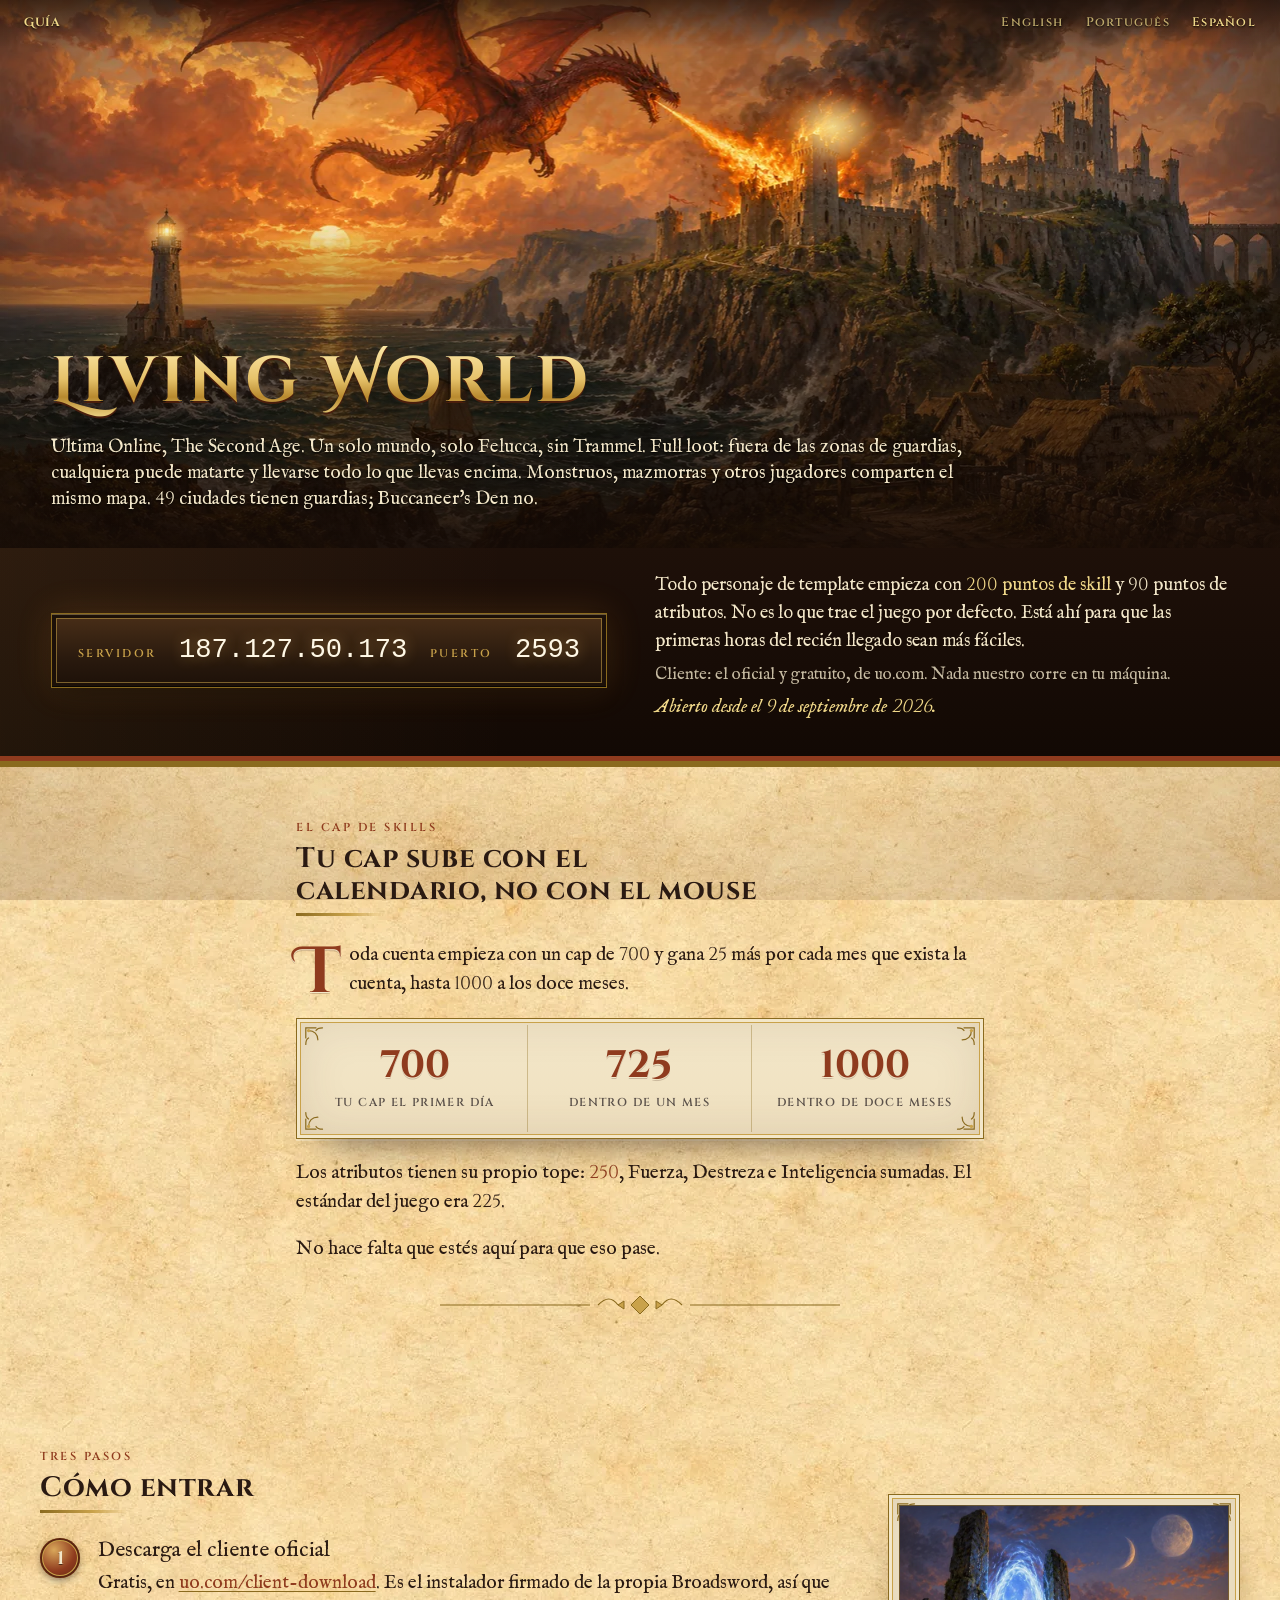
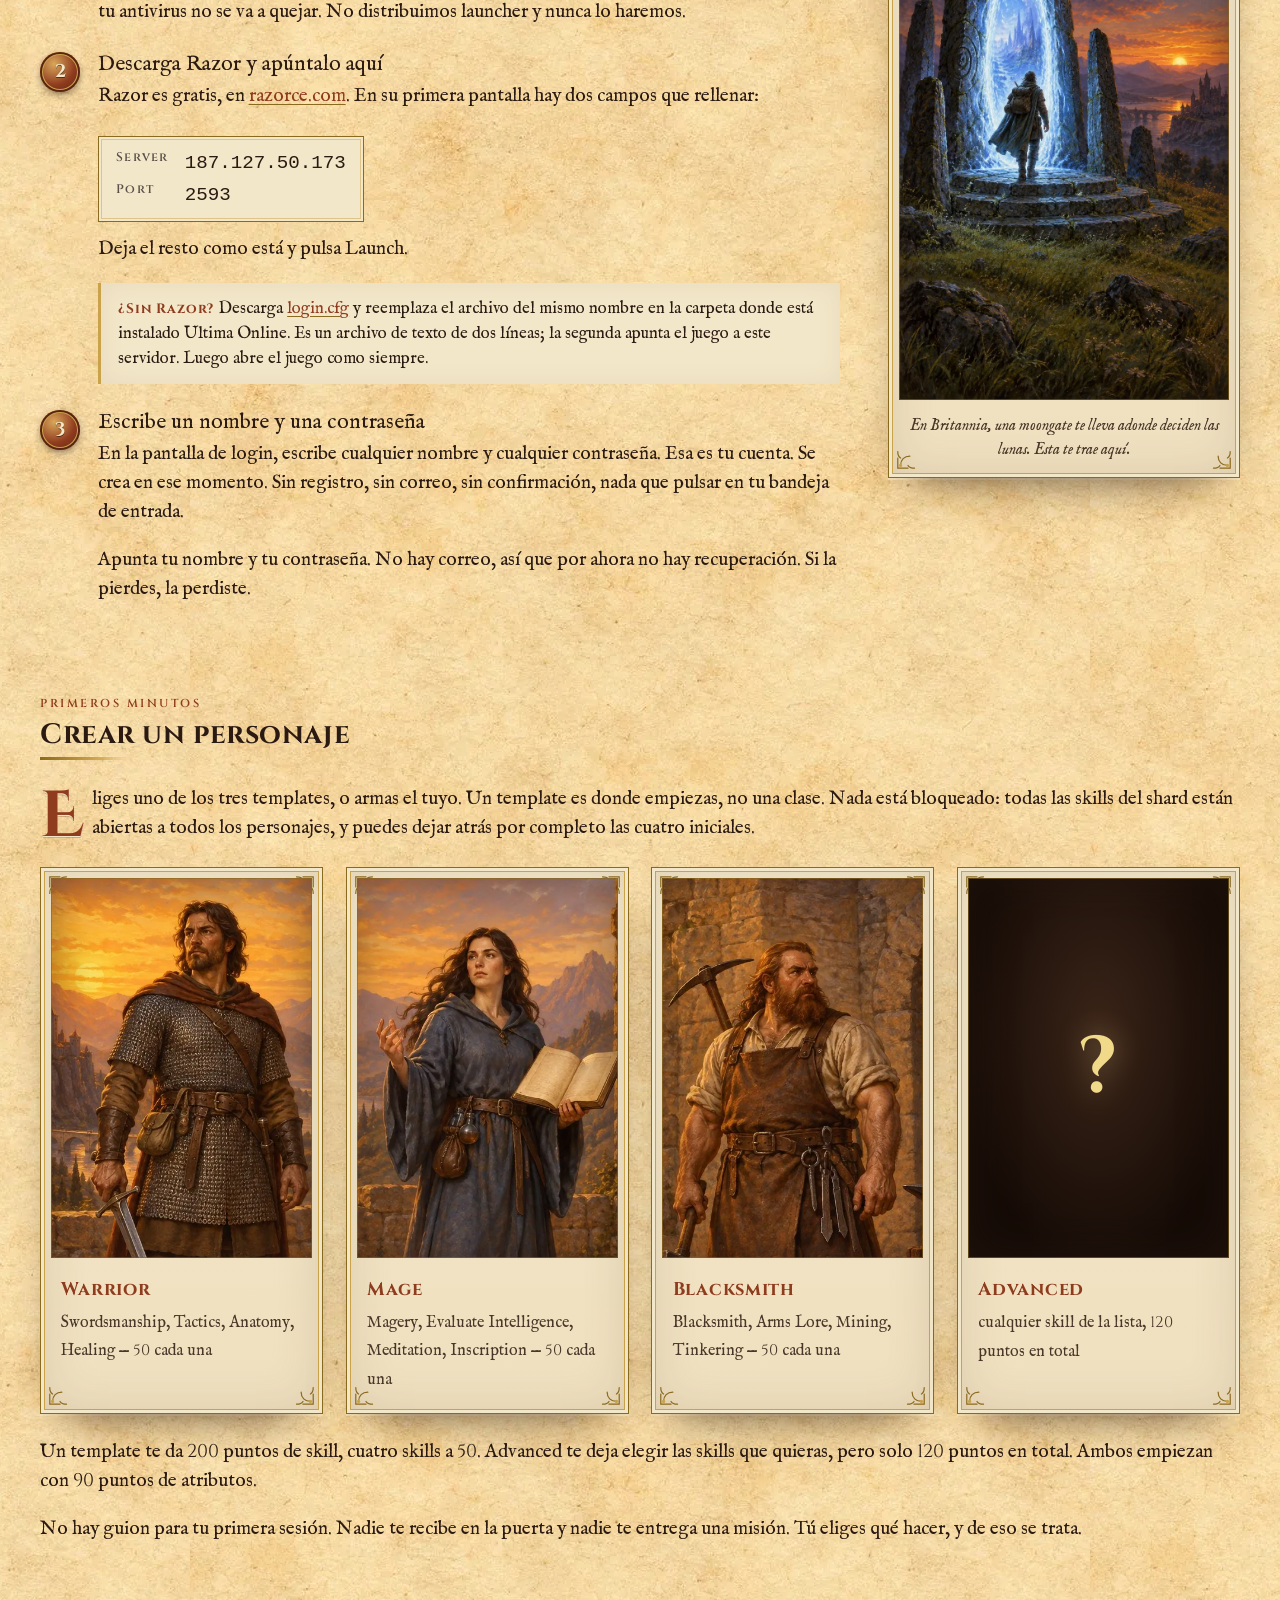
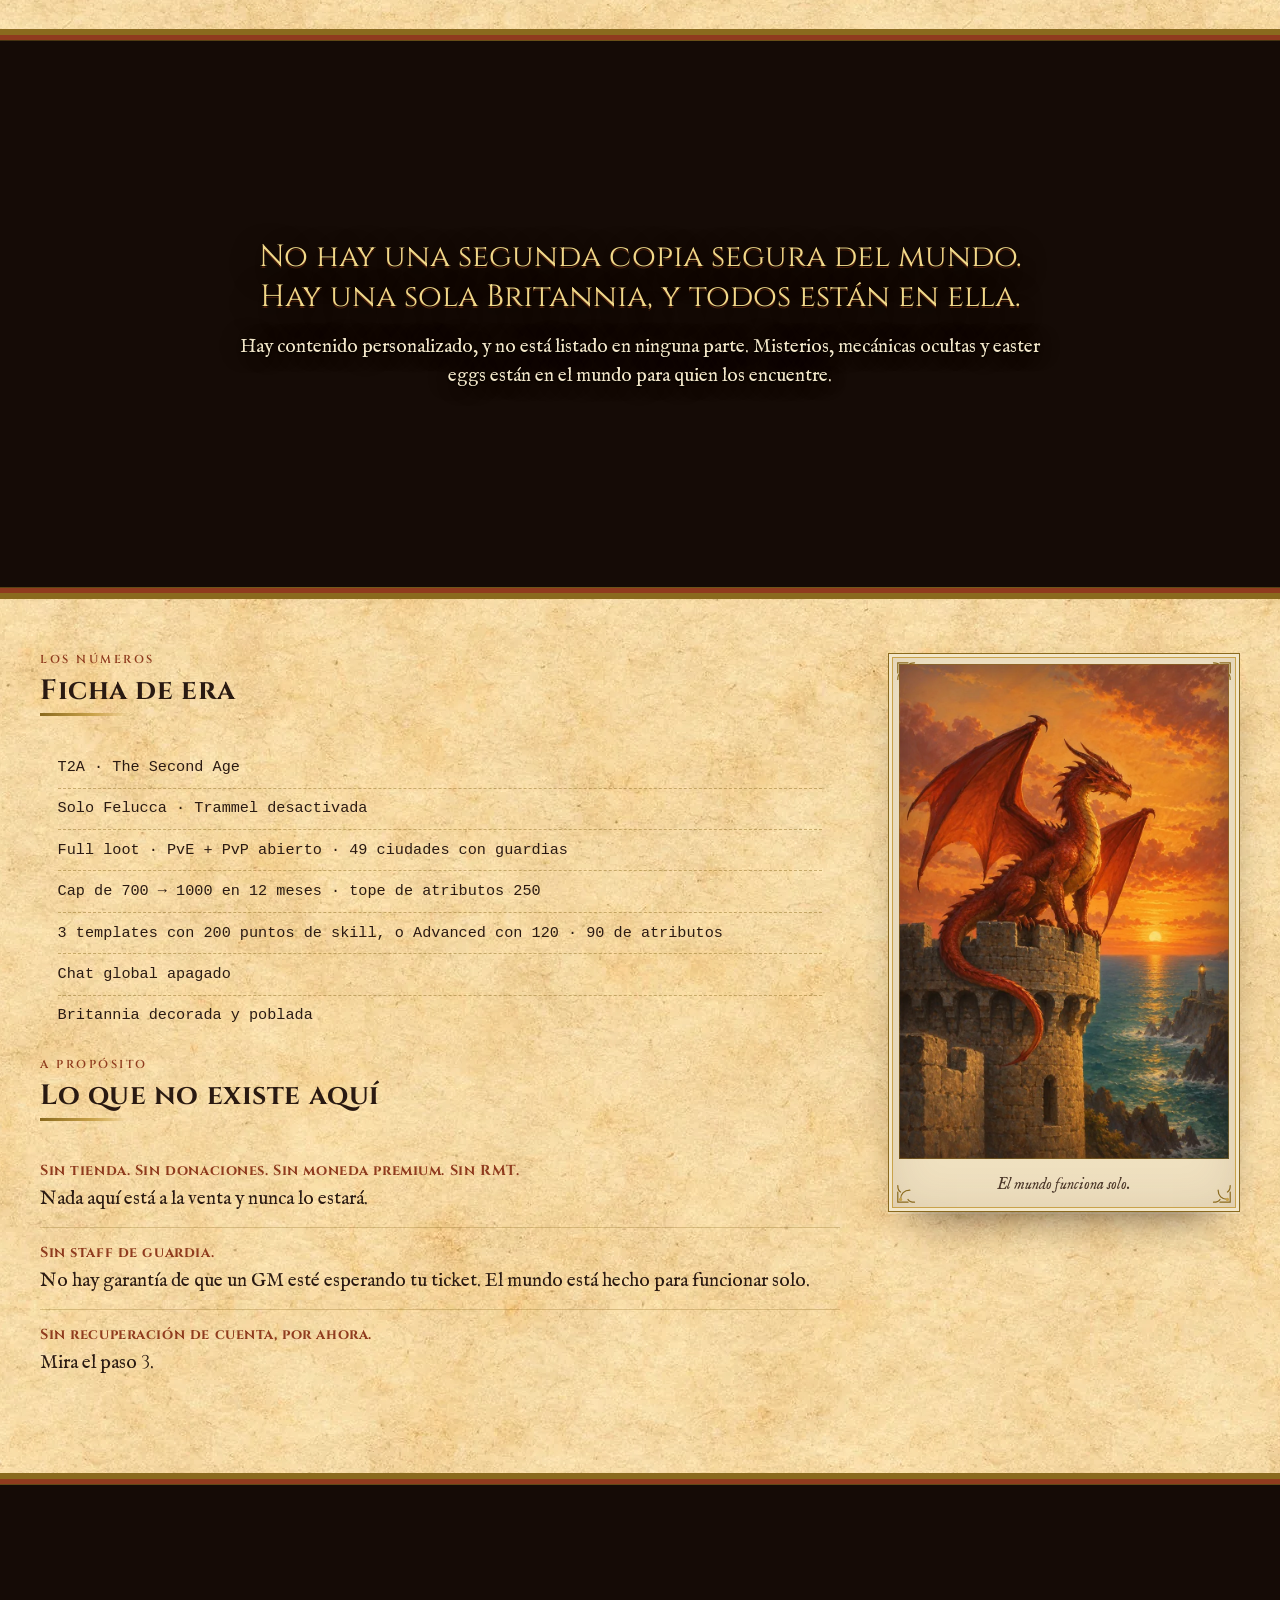
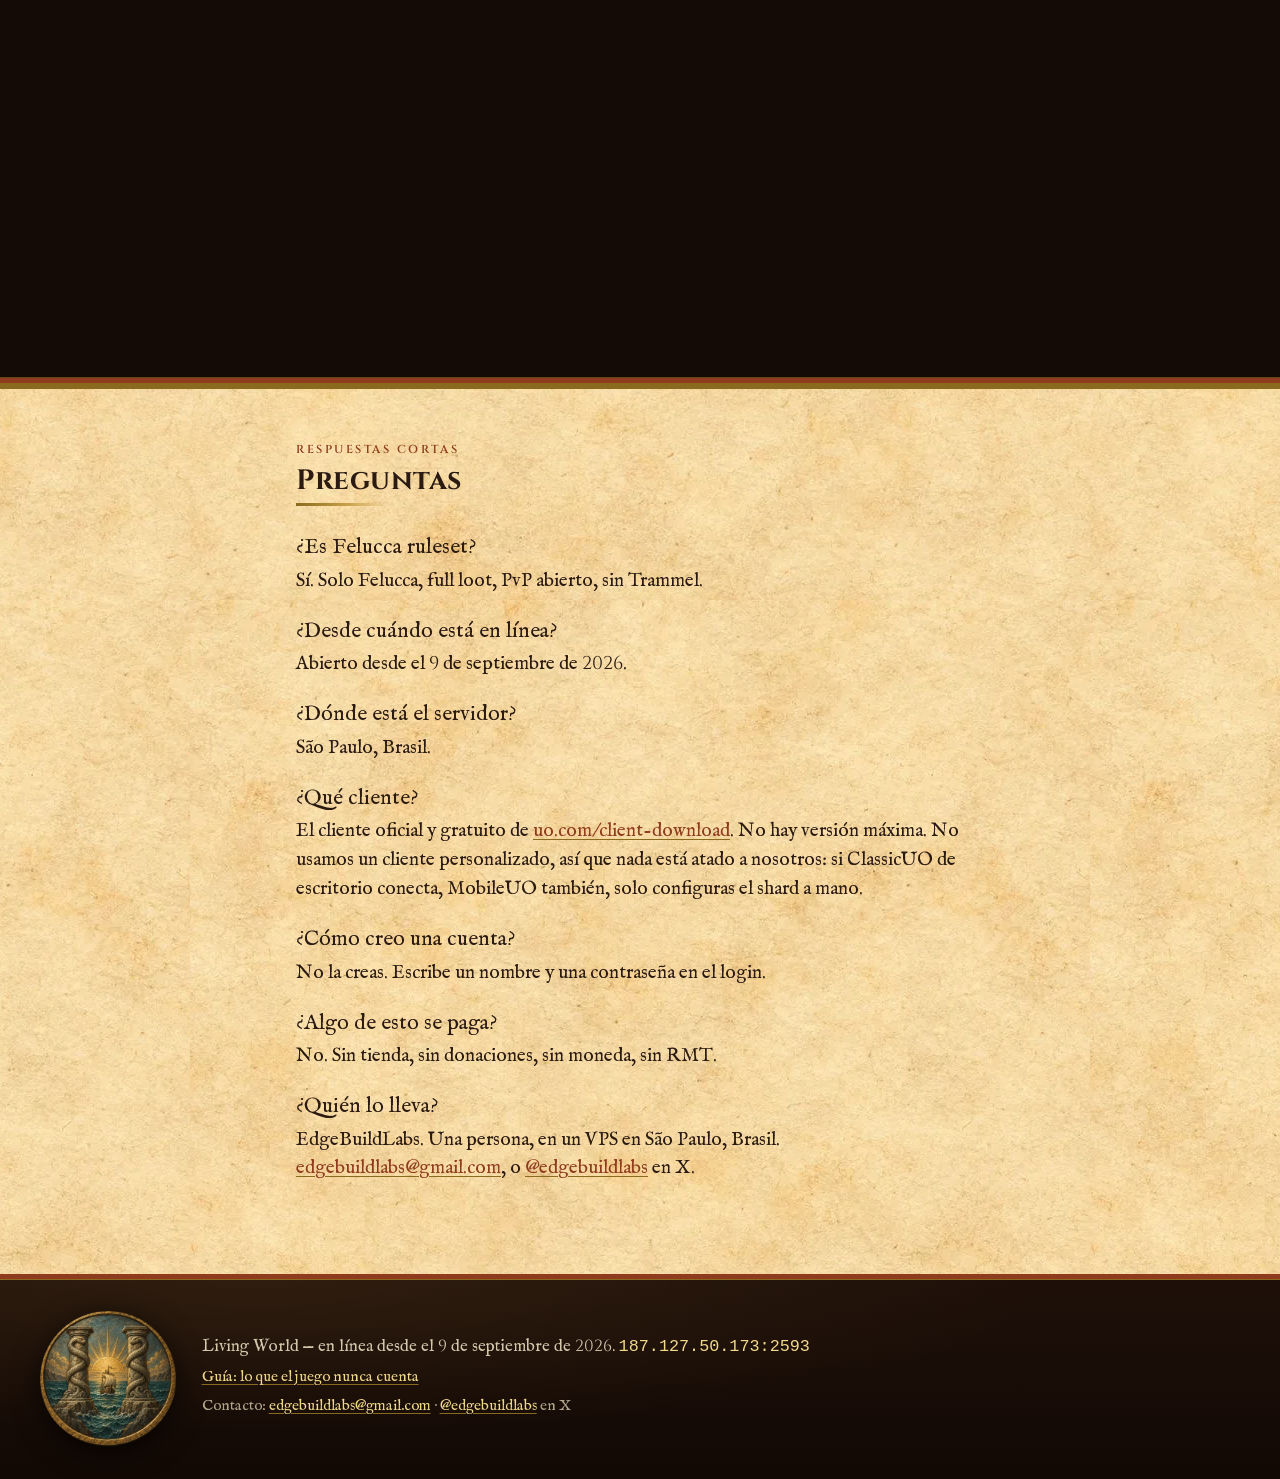
==== commit 4b708182: "The Guide: a second page in EN, PT-BR and ES Nine chapters of what the game never tells a new player" ====
--- a/es/index.html
+++ b/es/index.html
@@ -42,6 +42,7 @@
 <header class="hero">
 
   <nav class="lang" aria-label="Idioma">
+    <a href="/es/guide/" class="guide-link">Guía</a>
     <a href="/" hreflang="en" lang="en">English</a>
     <a href="/pt/" hreflang="pt-BR" lang="pt-BR">Português</a>
     <a href="/es/" hreflang="es" aria-current="page">Español</a>
@@ -236,6 +237,7 @@
     <picture class="seal"><source type="image/webp" srcset="/img/seal.webp"><img src="/img/seal.png" width="360" height="360" alt="Sello de Living World: dos columnas de piedra talladas como serpientes que se alzan del mar, un barco pasando entre ellas bajo el sol naciente" loading="lazy"></picture>
     <div>
     <p>Living World — en línea desde el 9 de septiembre de 2026. <span class="mono">187.127.50.173:2593</span></p>
+    <p class="contact"><a href="/es/guide/">Guía: lo que el juego nunca cuenta</a></p>
     <p class="contact">Contacto: <a href="mailto:edgebuildlabs@gmail.com">edgebuildlabs@gmail.com</a> · <a href="https://x.com/edgebuildlabs">@edgebuildlabs</a> en X</p>
     </div>
   </div>
--- a/css/site.css
+++ b/css/site.css
@@ -12,6 +12,15 @@
   font-family: "Cinzel";
   src: url("/fonts/Cinzel-Variable.woff2") format("woff2");
   font-weight: 400 900; font-style: normal; font-display: swap;
+}
+/* digits only: IM Fell has old-style figures that sit low and small; Cinzel gives every number
+   on the page a lining, capital-height figure without touching the words */
+@font-face {
+  font-family: "Fell Figures";
+  src: url("/fonts/Cinzel-Variable.woff2") format("woff2");
+  font-weight: 400 900; font-style: normal; font-display: swap;
+  unicode-range: U+0030-0039;
+  size-adjust: 96%;
 }
 @font-face {
   font-family: "IM Fell English";
@@ -44,7 +53,7 @@
   --night: #150b06;
   --display: "Cinzel Decorative", "Cinzel", "Palatino Linotype", Palatino, Georgia, serif;
   --caps: "Cinzel", "Palatino Linotype", Palatino, Georgia, serif;
-  --serif: "IM Fell English", "Palatino Linotype", Palatino, "Book Antiqua", Georgia, serif;
+  --serif: "Fell Figures", "IM Fell English", "Palatino Linotype", Palatino, "Book Antiqua", Georgia, serif;
   --mono: ui-monospace, "Cascadia Mono", Consolas, "Liberation Mono", Menlo, monospace;
   --frame-shadow: 0 22px 44px -26px rgba(42, 26, 18, 0.85), 0 2px 0 rgba(255, 244, 214, 0.5);
 }
@@ -167,8 +176,10 @@
 .hero-painting {
   position: relative;
   overflow: hidden;
-  aspect-ratio: 1916 / 821;
-  max-height: 84vh;
+  width: 100%;
+  /* height from the painting's own ratio, capped so the address bar stays on the first screen;
+     no aspect-ratio here: with a max-height, aspect-ratio narrows the box instead of cropping the image */
+  height: min(80vh, 42.85vw);
   background: var(--night);
 }
 .hero-painting img.hero-img {
@@ -433,6 +444,71 @@
 footer .contact { font-size: 0.95rem; color: rgba(243, 231, 201, 0.7); }
 footer .contact a { color: var(--gold-light); }
 
+/* ---------- the Guide page ---------- */
+
+.guide-hero {
+  position: relative; overflow: hidden;
+  background: var(--night) url("/img/moongate-night.jpg") center 40% / cover no-repeat;
+  background-image: image-set(url("/img/moongate-night.webp") type("image/webp"), url("/img/moongate-night.jpg") type("image/jpeg"));
+  color: var(--parchment-light);
+  border-bottom: 5px solid var(--terracotta-deep);
+  box-shadow: 0 6px 0 var(--gold-deep);
+}
+.guide-hero::before { content: ""; position: absolute; inset: 0; background: linear-gradient(180deg, rgba(21, 11, 6, 0.45), rgba(21, 11, 6, 0.5) 30%, rgba(21, 11, 6, 0.9) 62%, rgba(21, 11, 6, 0.97)); }
+.guide-hero-text { position: relative; max-width: 78rem; margin: 0 auto; padding: 9rem 1.5rem 2.6rem; }
+.guide-hero h1 {
+  font-size: clamp(2.4rem, 5vw, 5rem); letter-spacing: 0.05em; margin: 0 0 0.3em;
+  background: linear-gradient(180deg, #fbe7a6 0%, #e6c26a 45%, #b8892e 70%, #f1d98a 100%);
+  -webkit-background-clip: text; background-clip: text; -webkit-text-fill-color: transparent;
+  filter: drop-shadow(0 2px 0 #4a1e0c) drop-shadow(0 8px 22px rgba(0, 0, 0, 0.85));
+}
+.guide-hero .identity { max-width: 52rem; color: #fff8e6; text-shadow: 0 1px 2px #000, 0 0 18px #000, 0 0 40px rgba(0, 0, 0, 0.9); }
+.guide-hero .how { max-width: 52rem; margin: 0.9rem 0 0; font-size: 1.05rem; color: #f3e7c9; text-shadow: 0 1px 2px #000, 0 0 18px #000; }
+.guide-hero .how em { color: var(--gold-light); font-style: italic; }
+.lang .guide-link { margin-right: auto; color: var(--gold-light); font-family: var(--display); letter-spacing: 0.06em; }
+.lang:has(.guide-link) { left: 0; justify-content: flex-end; border-bottom-left-radius: 0; }
+.lang .home { margin-right: auto; color: var(--gold-light); font-family: var(--display); letter-spacing: 0.06em; }
+.guide .lang { left: 0; justify-content: flex-end; border-bottom-left-radius: 0; }
+
+.chapter {
+  display: grid; grid-template-columns: 10.5rem 1fr; gap: 2.5rem; align-items: start;
+  padding: 3rem 0 2rem; border-bottom: 1px solid rgba(138, 106, 30, 0.35);
+}
+.chapter:last-child { border-bottom: 0; }
+.chapter-seal { margin: 0; padding-top: 0.4rem; }
+.chapter-seal img { width: 10.5rem; height: 10.5rem; filter: drop-shadow(0 8px 16px rgba(42, 26, 18, 0.55)); }
+div.chapter-seal { width: 10.5rem; height: 10.5rem; margin-top: 0.4rem; border-radius: 50%; background: radial-gradient(circle at 40% 35%, rgba(201, 162, 74, 0.25), transparent 60%); box-shadow: inset 0 0 0 2px rgba(138, 106, 30, 0.35); }
+.chapter-body { max-width: 46rem; }
+.chapter h2 + p::first-letter {
+  font-family: var(--display); float: left; font-size: 3.4em; line-height: 0.82;
+  padding: 0.08em 0.12em 0 0; color: var(--terracotta-deep);
+  text-shadow: 0 1px 0 var(--parchment-light), 0 2px 0 rgba(90, 58, 42, 0.25);
+}
+
+/* "Say this": the words the server understands */
+.say {
+  position: relative; margin: 1.4rem 0 1.4rem; padding: 1.6rem 1.2rem 0.9rem;
+  display: grid; grid-template-columns: max-content 1fr; gap: 0.55rem 1.4rem; align-items: baseline;
+  background: linear-gradient(180deg, var(--parchment-light), #efe0bf);
+  border: 1px solid var(--gold-deep);
+  box-shadow: inset 0 0 0 3px var(--parchment-light), inset 0 0 0 4px var(--gold), inset 0 0 40px rgba(90, 58, 42, 0.12), var(--frame-shadow);
+}
+.say::before {
+  content: "Say this"; position: absolute; top: -0.75rem; left: 1rem;
+  font-family: var(--caps); font-weight: 700; font-size: 0.72rem; letter-spacing: 0.22em; text-transform: uppercase;
+  color: var(--parchment-light); background: var(--terracotta-deep); padding: 0.25rem 0.7rem;
+  box-shadow: inset 0 0 0 1px var(--gold);
+}
+.say dt { font-family: var(--mono); font-size: 1.02rem; color: var(--ink); background: rgba(138, 106, 30, 0.12); padding: 0.1rem 0.5rem; border: 1px solid rgba(138, 106, 30, 0.35); user-select: all; -webkit-user-select: all; white-space: nowrap; }
+.say dd { margin: 0; font-size: 1.05rem; color: var(--ink-soft); }
+.say dd code, .chapter-body p code { font-family: var(--mono); font-size: 0.95em; background: rgba(138, 106, 30, 0.12); padding: 0.05rem 0.35rem; border: 1px solid rgba(138, 106, 30, 0.3); white-space: nowrap; }
+
+.keys { list-style: none; padding: 0; margin: 0.6rem 0 1rem; display: grid; grid-template-columns: repeat(auto-fit, minmax(13rem, 1fr)); gap: 0.35rem 1.2rem; font-size: 1.05rem; }
+kbd { font-family: var(--caps); font-weight: 600; font-size: 0.78em; letter-spacing: 0.05em; padding: 0.1rem 0.45rem; border: 1px solid var(--gold-deep); border-bottom-width: 2px; background: var(--parchment-light); color: var(--ink); }
+.rules { margin: 0.4rem 0 1.2rem; padding-left: 1.3rem; }
+.rules li { margin-bottom: 0.45rem; }
+.rules li::marker { color: var(--terracotta-deep); }
+
 /* ---------- smaller screens: must not break ---------- */
 
 @media (max-width: 1100px) {
@@ -442,9 +518,14 @@
 }
 
 @media (max-width: 900px) {
+  .chapter { grid-template-columns: 1fr; gap: 1rem; }
+  .chapter-seal img, div.chapter-seal { width: 7rem; height: 7rem; }
+  .say { grid-template-columns: 1fr; gap: 0.2rem 0; }
+  .say dt { justify-self: start; margin-top: 0.5rem; }
+  .guide-hero-text { padding: 6rem 1.5rem 2rem; }
   .hero-bar { grid-template-columns: 1fr; gap: 1rem; padding: 1.25rem 1.5rem; }
   .connect { grid-template-columns: max-content max-content; width: max-content; max-width: 100%; }
-  .hero-painting { aspect-ratio: auto; height: 62vh; max-height: none; }
+  .hero-painting { height: 62vh; }
   .hero-title { padding: 6rem 1.5rem 1.5rem; }
 }
 
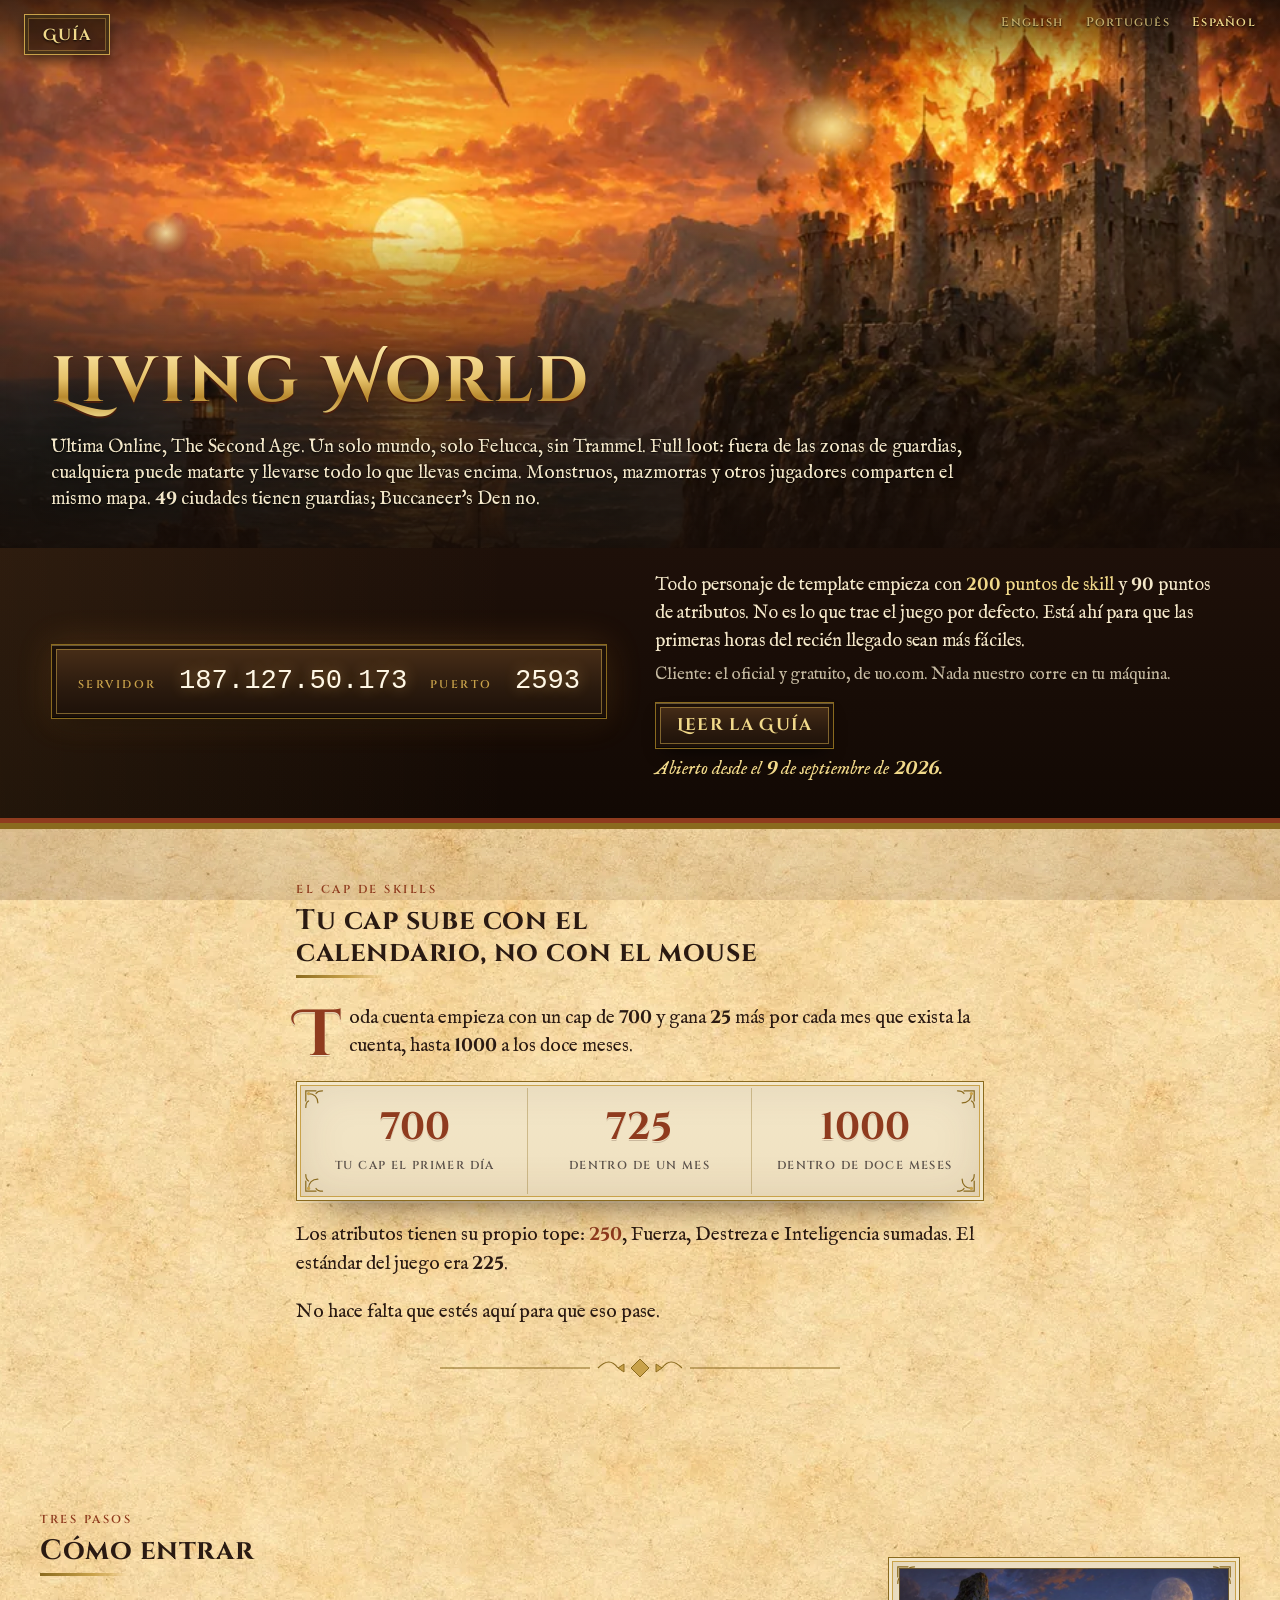
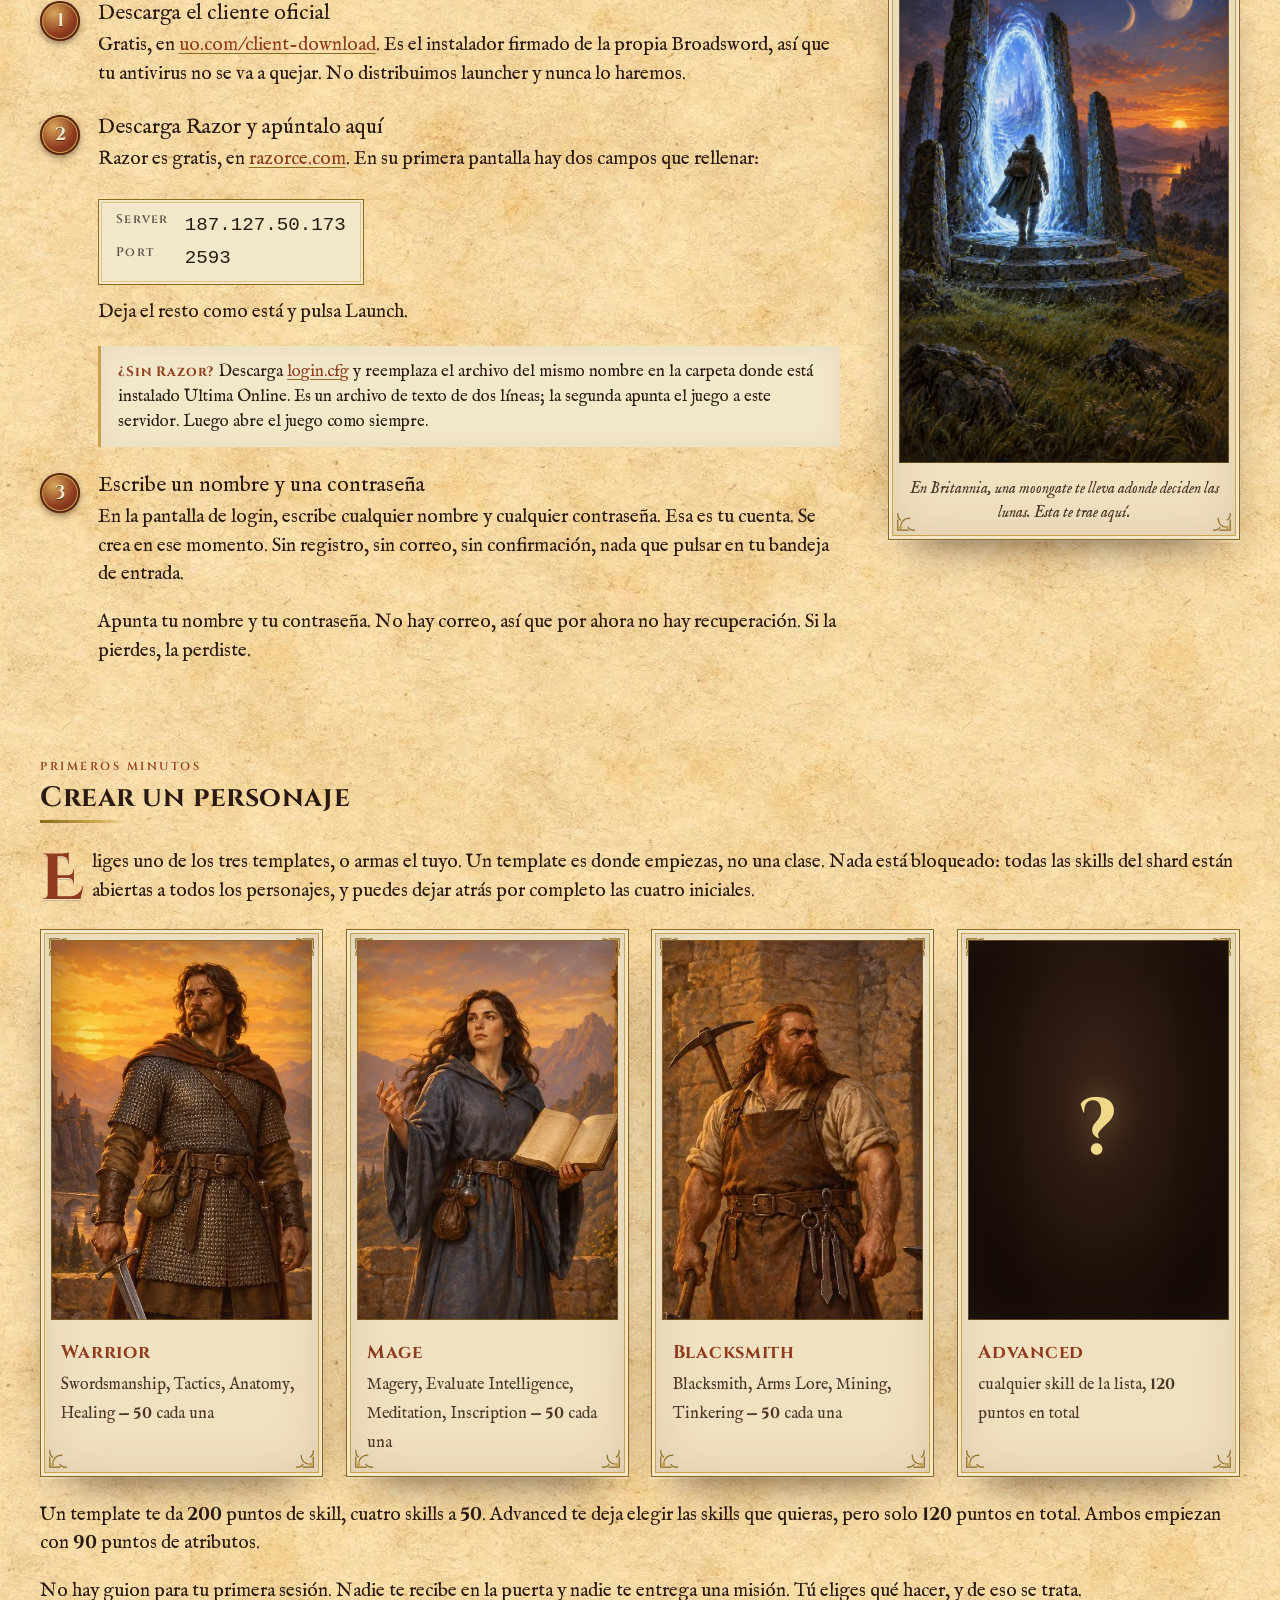
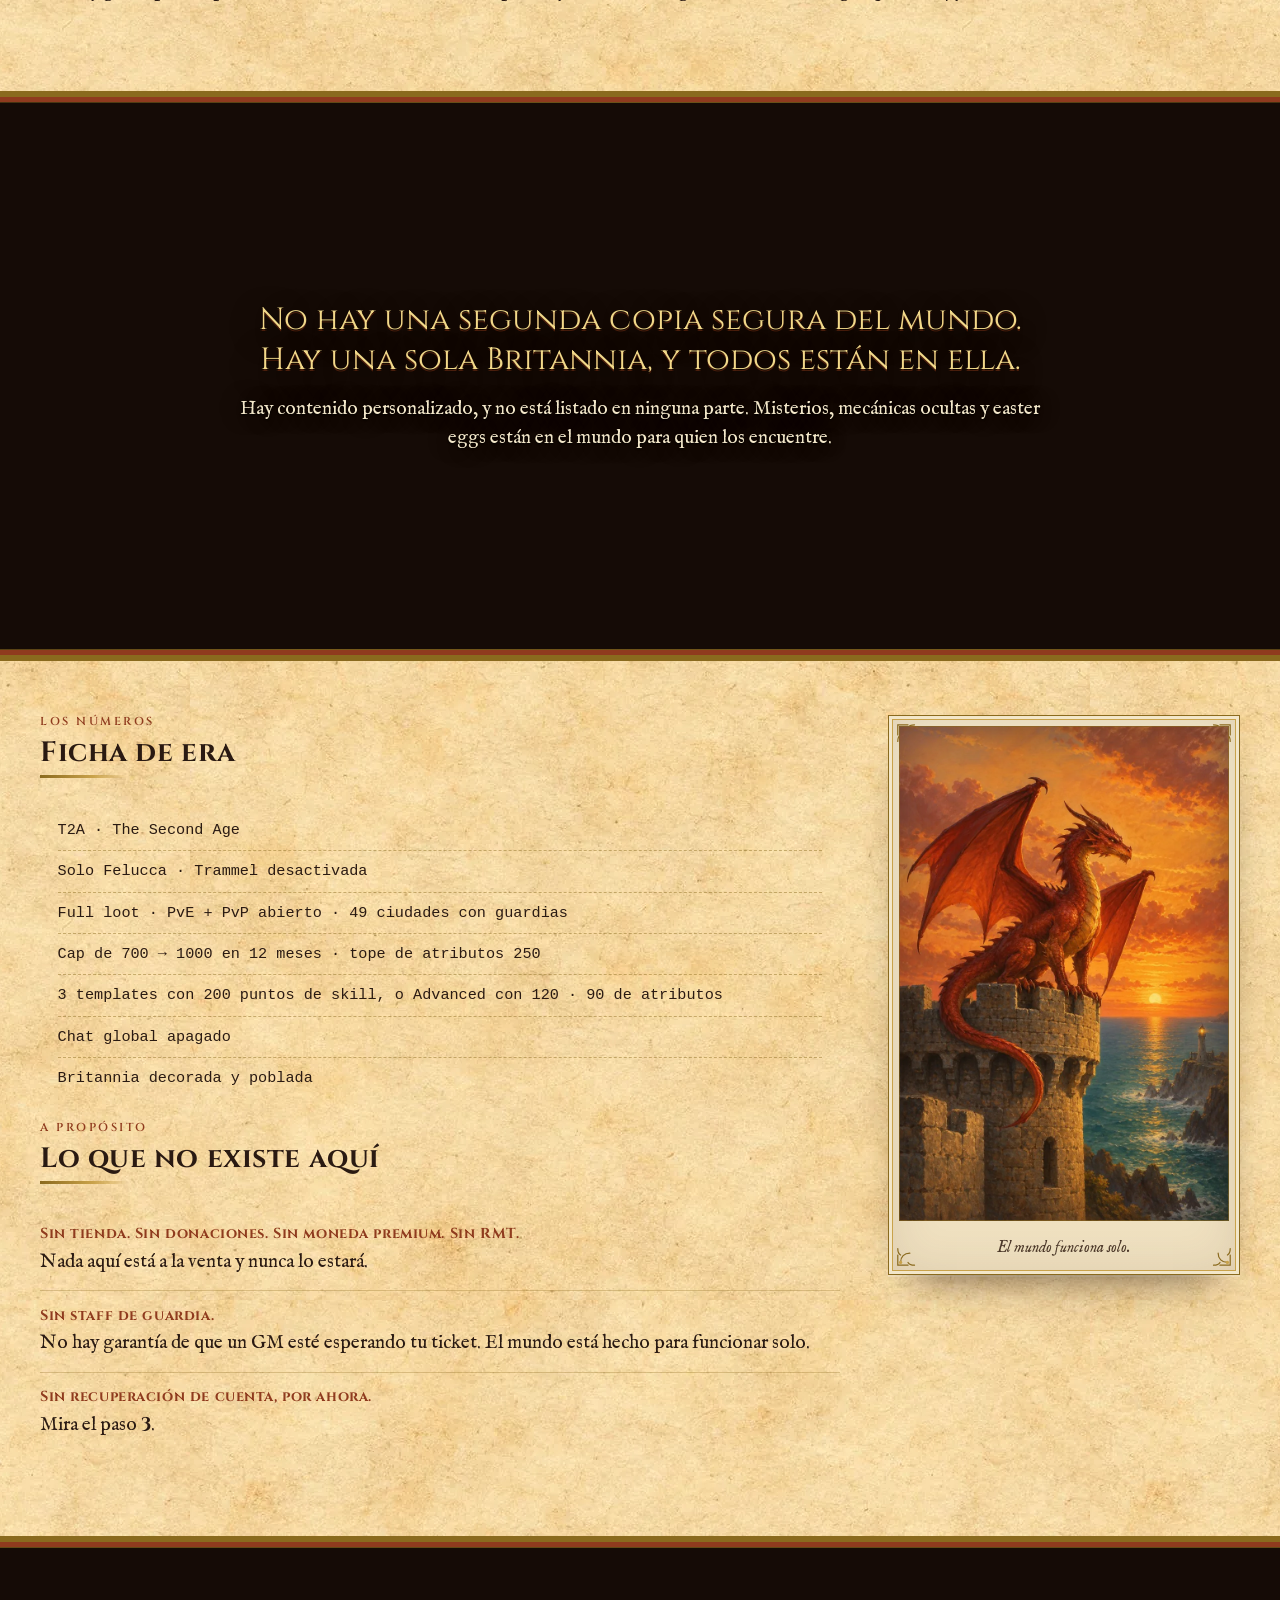
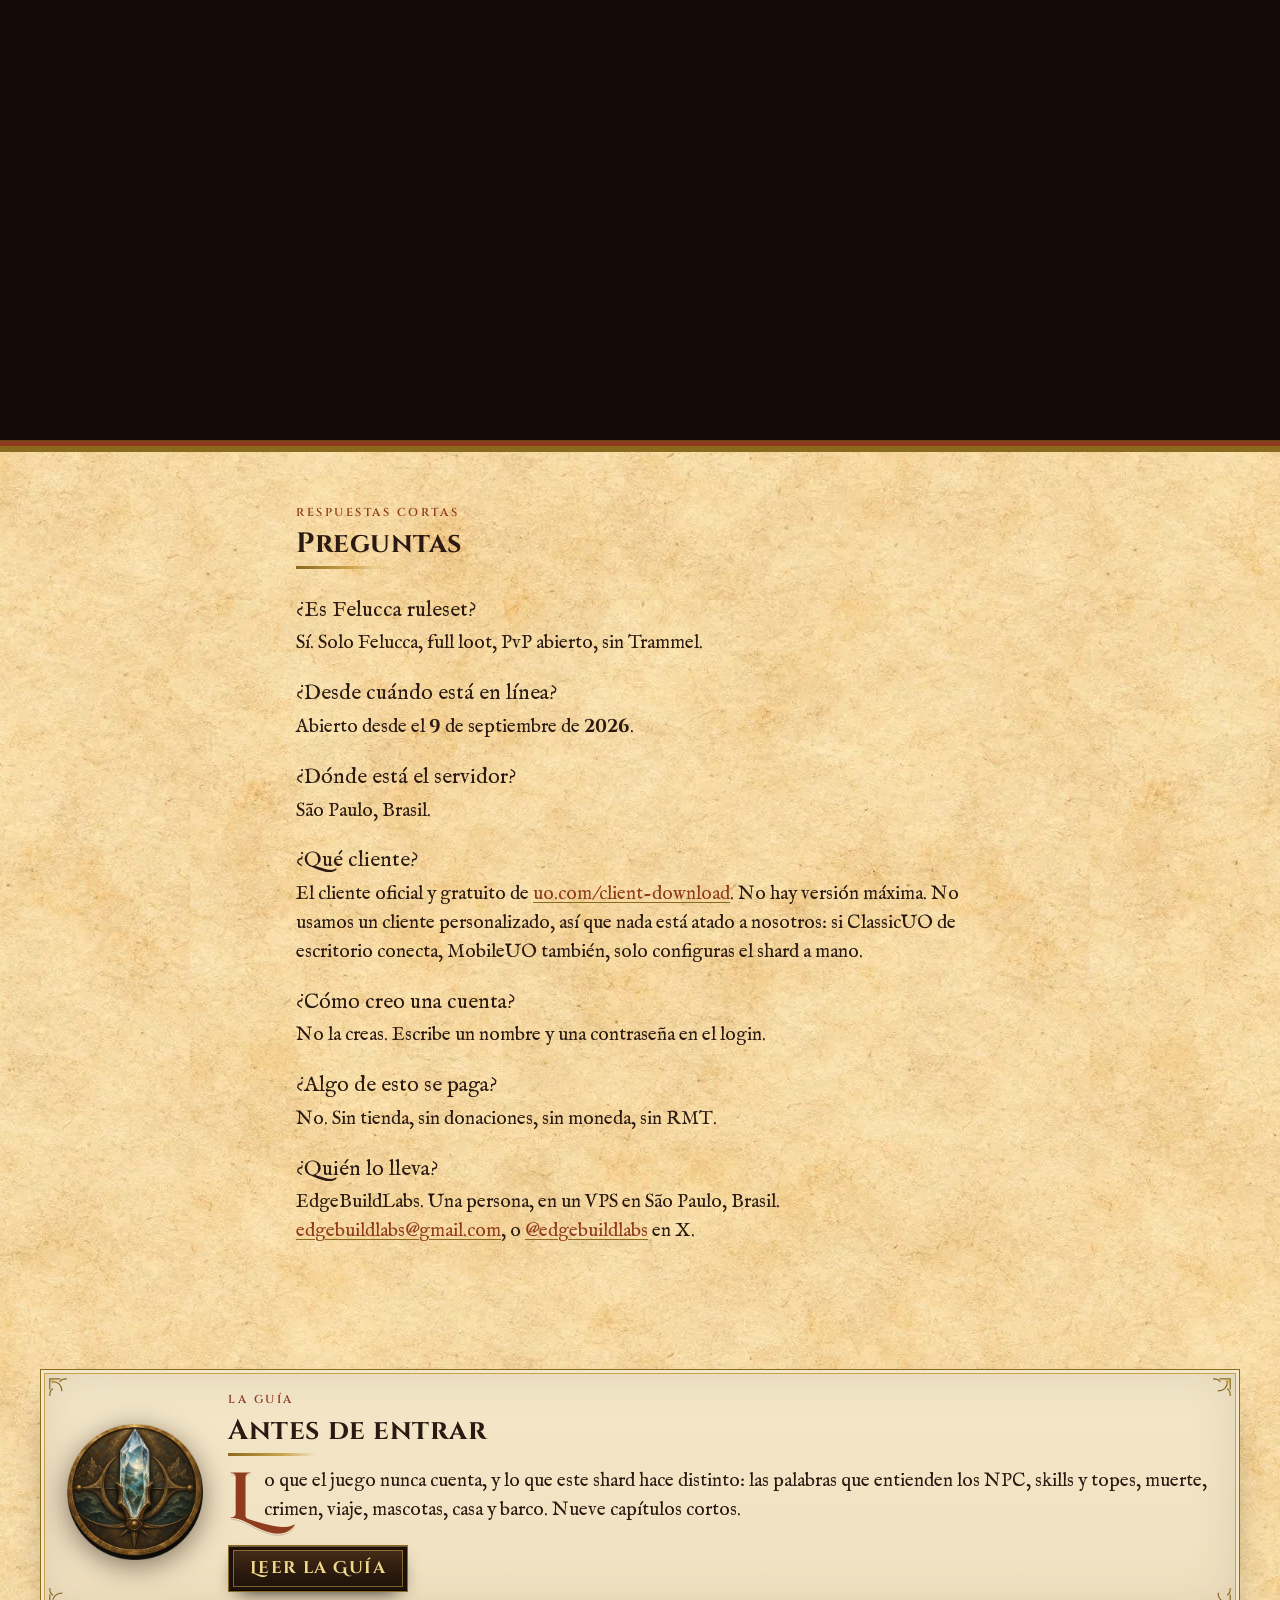
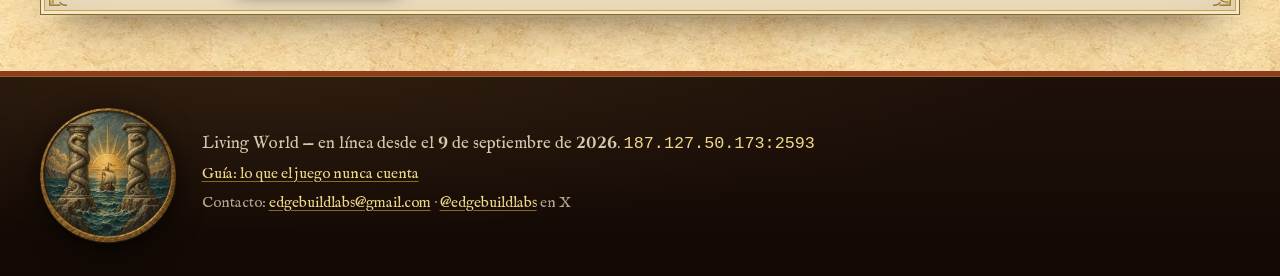
==== commit 41ce5829: "Guide entrances, bold figures Digits render from a bold-instanced, digits-only Cinzel face (2 KB). T" ====
--- a/es/index.html
+++ b/es/index.html
@@ -81,6 +81,7 @@
     <div class="hero-notes">
       <p class="newbie">Todo personaje de template empieza con <strong>200 puntos de skill</strong> y 90 puntos de atributos. No es lo que trae el juego por defecto. Está ahí para que las primeras horas del recién llegado sean más fáciles.</p>
       <p class="client-line">Cliente: el oficial y gratuito, de uo.com. Nada nuestro corre en tu máquina.</p>
+      <p><a class="cta" href="/es/guide/">Leer la Guía</a></p>
       <p class="open-since">Abierto desde el 9 de septiembre de 2026.</p>
     </div>
   </div>
@@ -230,6 +231,17 @@
   </section>
 </div>
 
+<div class="col wide">
+  <section class="guide-card frame reveal" aria-labelledby="guide-card-title">
+    <picture><source type="image/webp" srcset="/img/seal-shard.webp"><img src="/img/seal-shard.png" width="360" height="360" alt="" loading="lazy"></picture>
+    <div>
+      <h2 id="guide-card-title"><small>La Guía</small>Antes de entrar</h2>
+      <p>Lo que el juego nunca cuenta, y lo que este shard hace distinto: las palabras que entienden los NPC, skills y topes, muerte, crimen, viaje, mascotas, casa y barco. Nueve capítulos cortos.</p>
+      <a class="cta" href="/es/guide/">Leer la Guía</a>
+    </div>
+  </section>
+</div>
+
 </main>
 
 <footer>
--- a/css/site.css
+++ b/css/site.css
@@ -17,7 +17,7 @@
    on the page a lining, capital-height figure without touching the words */
 @font-face {
   font-family: "Fell Figures";
-  src: url("/fonts/Cinzel-Variable.woff2") format("woff2");
+  src: url("/fonts/CinzelFigures-Bold.woff2") format("woff2");
   font-weight: 400 900; font-style: normal; font-display: swap;
   unicode-range: U+0030-0039;
   size-adjust: 96%;
@@ -465,7 +465,26 @@
 .guide-hero .identity { max-width: 52rem; color: #fff8e6; text-shadow: 0 1px 2px #000, 0 0 18px #000, 0 0 40px rgba(0, 0, 0, 0.9); }
 .guide-hero .how { max-width: 52rem; margin: 0.9rem 0 0; font-size: 1.05rem; color: #f3e7c9; text-shadow: 0 1px 2px #000, 0 0 18px #000; }
 .guide-hero .how em { color: var(--gold-light); font-style: italic; }
-.lang .guide-link { margin-right: auto; color: var(--gold-light); font-family: var(--display); letter-spacing: 0.06em; }
+.lang .guide-link {
+  margin-right: auto; color: var(--gold-light); font-family: var(--display); font-size: 1rem; letter-spacing: 0.08em;
+  padding: 0.45rem 1.1rem; border: 1px solid var(--gold); background: rgba(21, 11, 6, 0.55);
+  box-shadow: inset 0 0 0 3px rgba(21, 11, 6, 0.55), inset 0 0 0 4px rgba(201, 162, 74, 0.45), 0 4px 14px rgba(0, 0, 0, 0.6);
+}
+.lang .guide-link:hover { color: #fff; text-decoration: none; background: rgba(90, 36, 16, 0.75); }
+/* the call to the Guide, in the hero bar and at the foot of the front page */
+.cta {
+  display: inline-block; margin-top: 0.6rem; padding: 0.6rem 1.3rem;
+  font-family: var(--display); font-size: 1.05rem; letter-spacing: 0.08em; text-decoration: none;
+  color: var(--gold-light); background: linear-gradient(180deg, #4a2f18, #2a1a0e 60%, #1c1008);
+  border: 1px solid var(--gold-deep);
+  box-shadow: inset 0 1px 0 rgba(255, 224, 150, 0.35), inset 0 -1px 0 rgba(0, 0, 0, 0.7), inset 0 0 0 4px #1c1008, inset 0 0 0 5px rgba(201, 162, 74, 0.55), 0 8px 20px -10px #000;
+}
+.cta:hover { color: #fff; text-decoration: none; }
+.guide-card { display: grid; grid-template-columns: 8.5rem 1fr; gap: 1.6rem; align-items: center; padding: 1.4rem 1.6rem; margin: 1rem 0 0.5rem; }
+.guide-card img { width: 8.5rem; height: 8.5rem; filter: drop-shadow(0 6px 14px rgba(42, 26, 18, 0.55)); }
+.guide-card h2 { margin-bottom: 0.4em; }
+.guide-card p { margin-bottom: 0.6em; }
+.guide-card .cta { color: var(--gold-light); }
 .lang:has(.guide-link) { left: 0; justify-content: flex-end; border-bottom-left-radius: 0; }
 .lang .home { margin-right: auto; color: var(--gold-light); font-family: var(--display); letter-spacing: 0.06em; }
 .guide .lang { left: 0; justify-content: flex-end; border-bottom-left-radius: 0; }
@@ -519,6 +538,7 @@
 
 @media (max-width: 900px) {
   .chapter { grid-template-columns: 1fr; gap: 1rem; }
+  .guide-card { grid-template-columns: 1fr; justify-items: start; }
   .chapter-seal img, div.chapter-seal { width: 7rem; height: 7rem; }
   .say { grid-template-columns: 1fr; gap: 0.2rem 0; }
   .say dt { justify-self: start; margin-top: 0.5rem; }
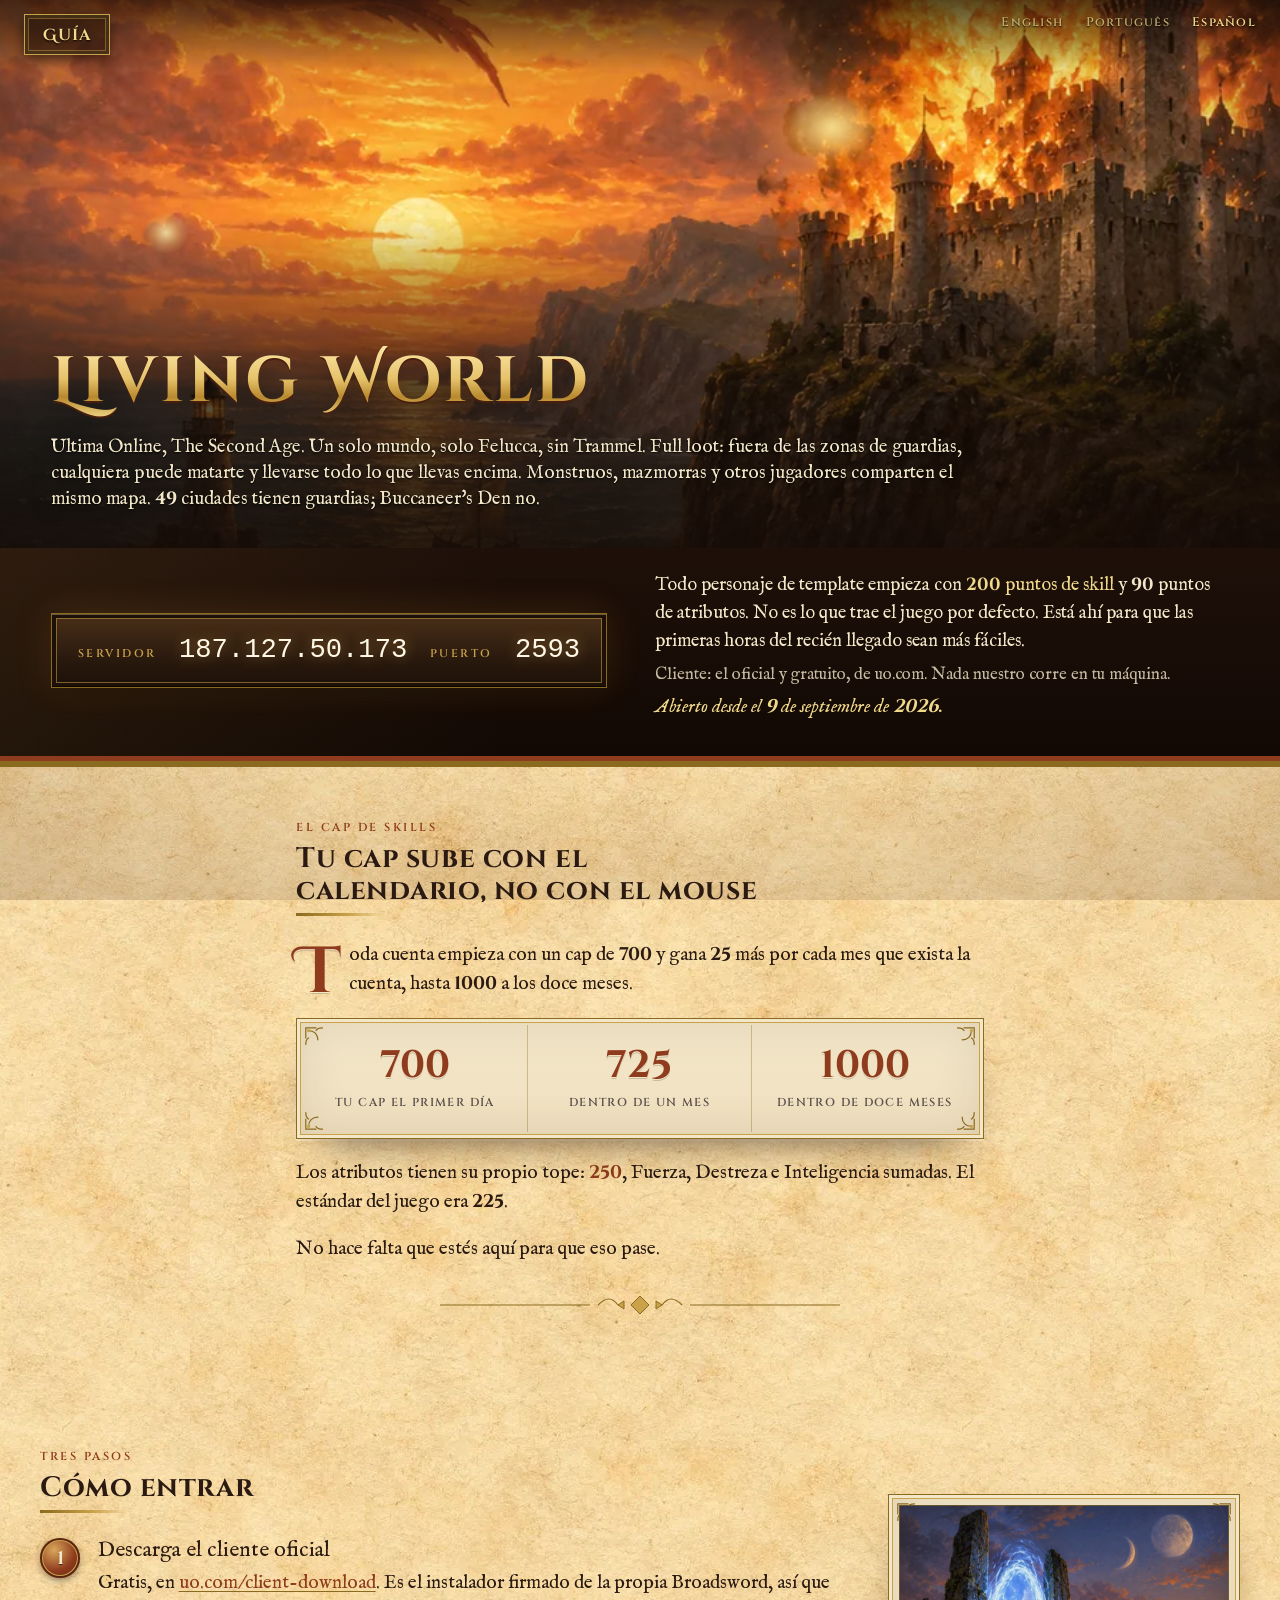
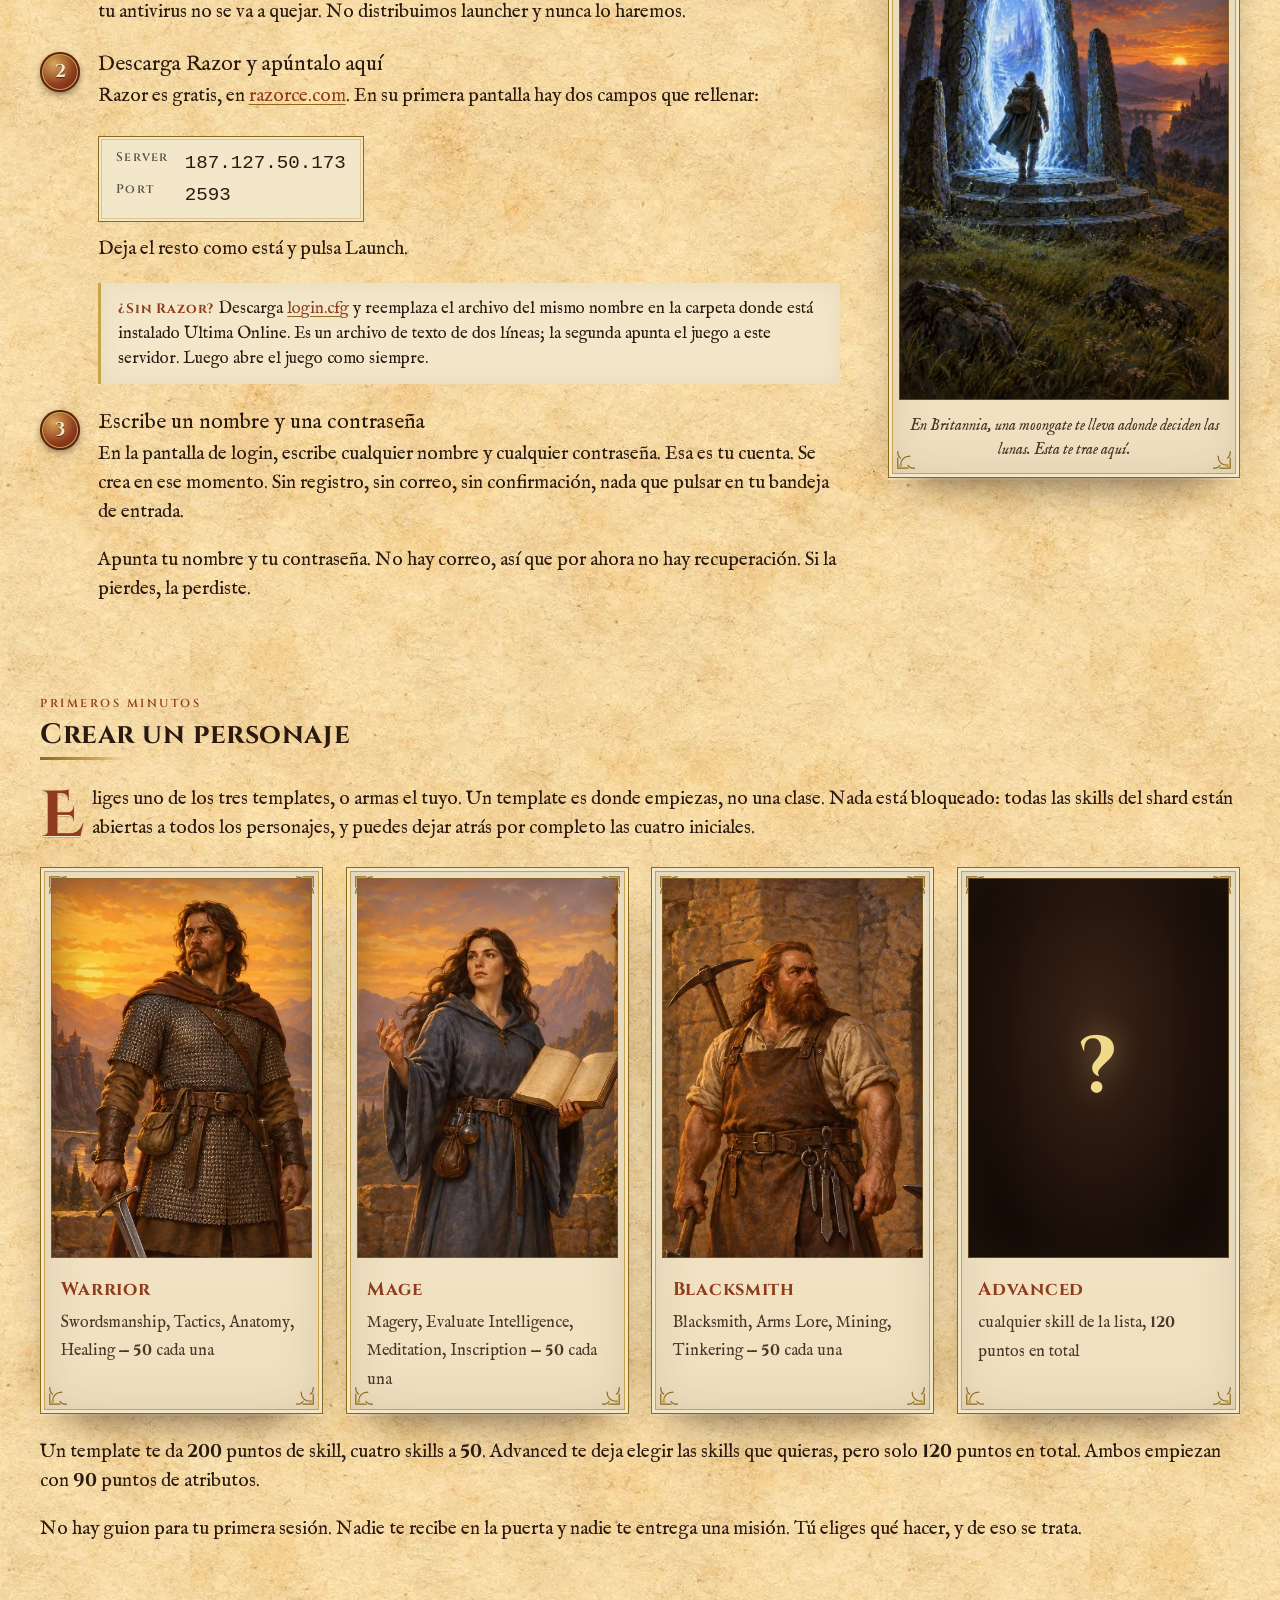
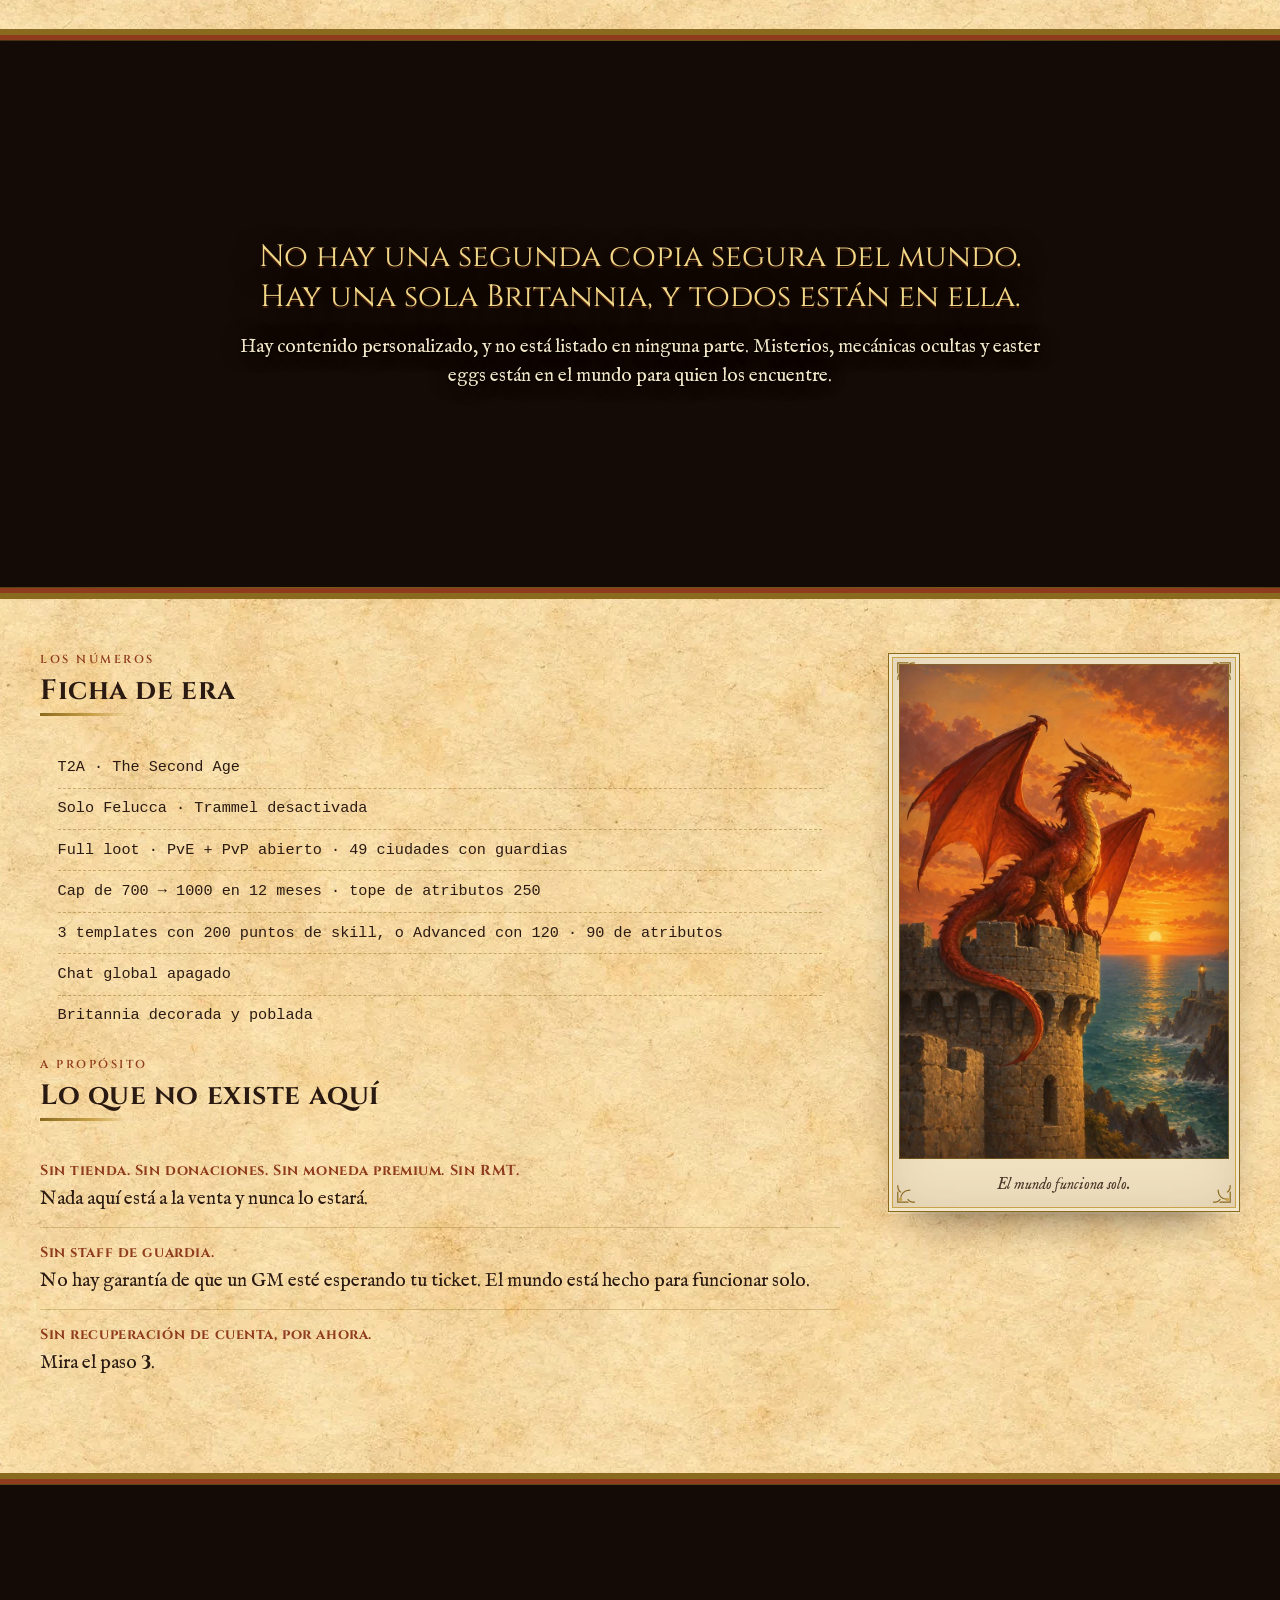
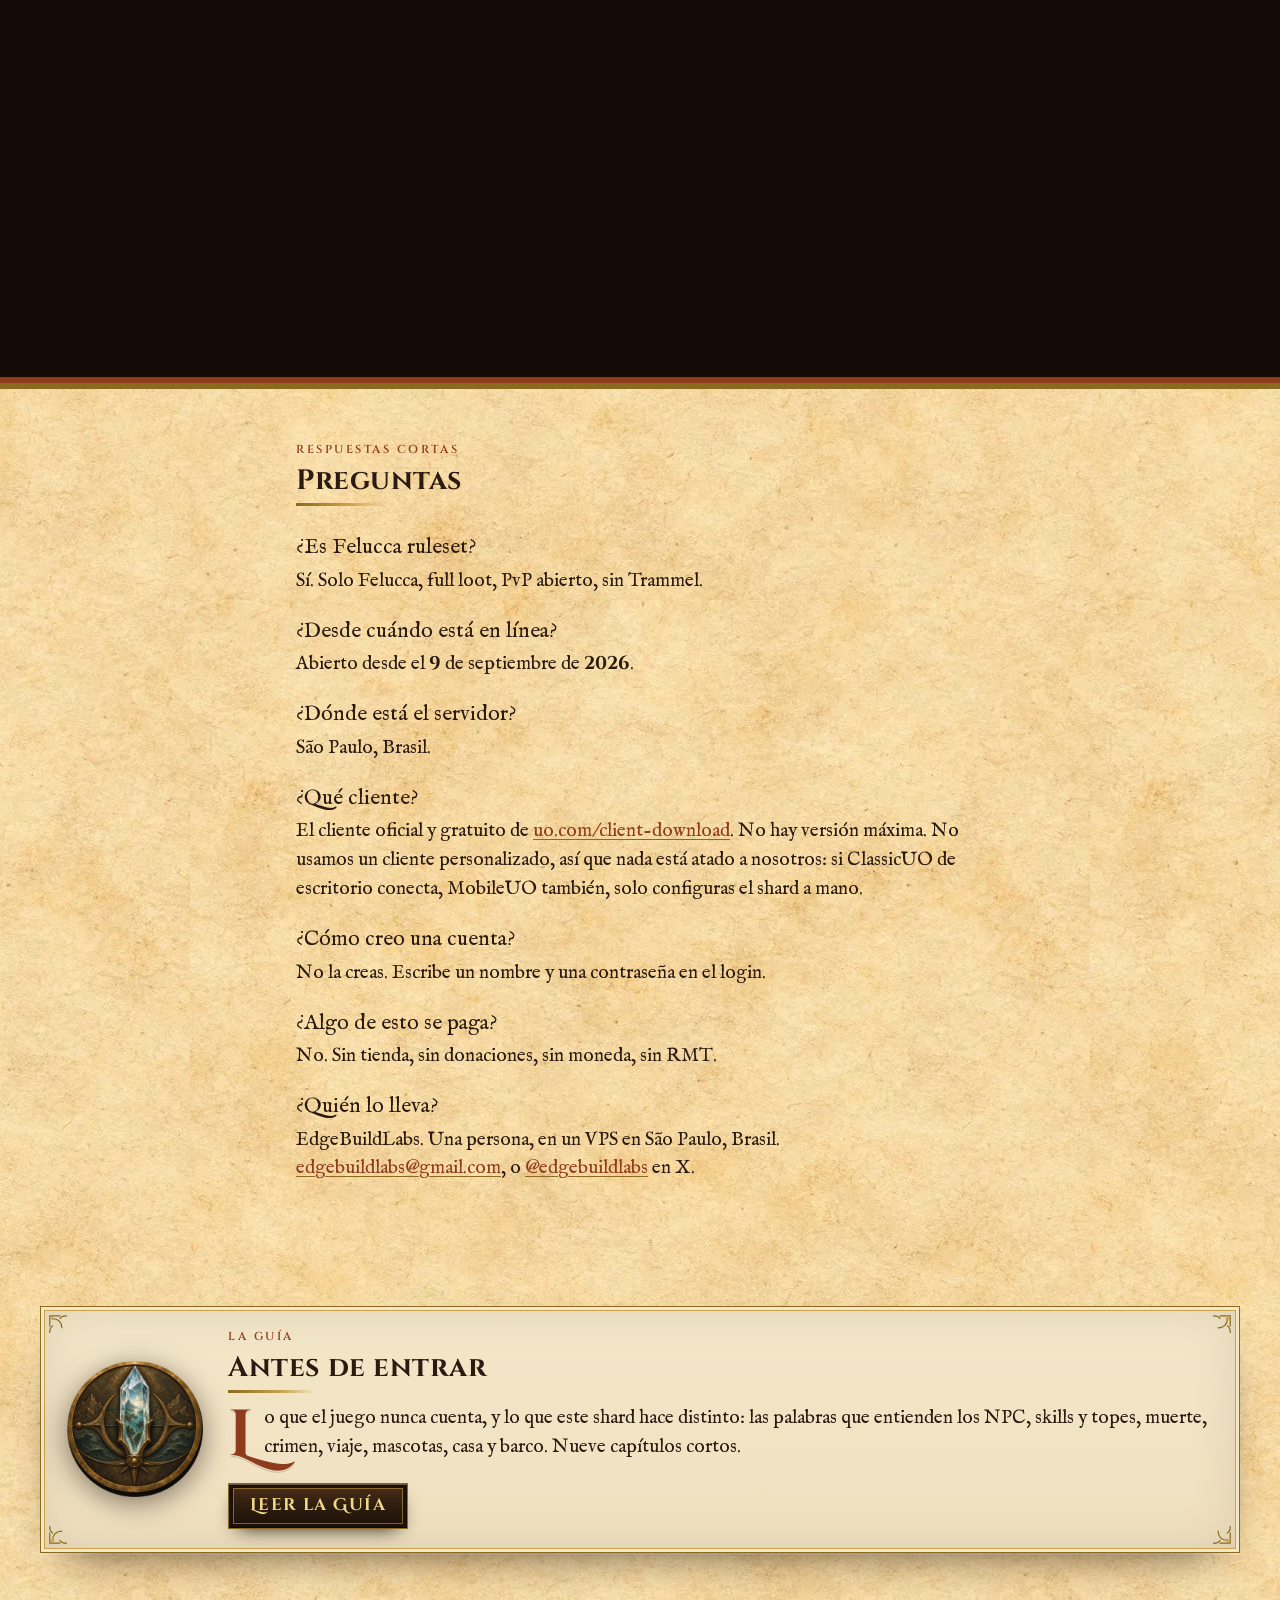
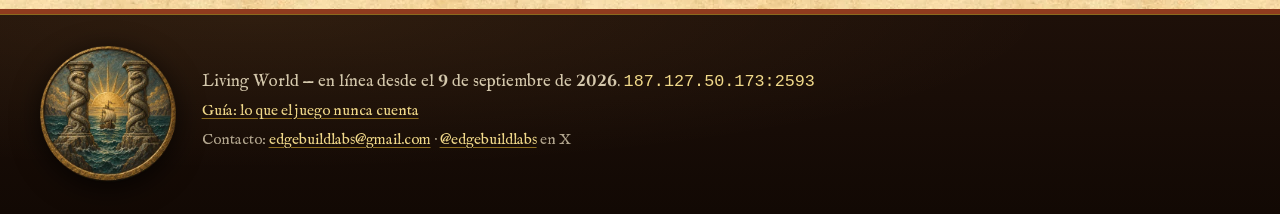
==== commit efa59955: "Doors: the same two ways between the front page and the Guide Every page has one bronze button at th" ====
--- a/es/index.html
+++ b/es/index.html
@@ -42,7 +42,7 @@
 <header class="hero">
 
   <nav class="lang" aria-label="Idioma">
-    <a href="/es/guide/" class="guide-link">Guía</a>
+    <a href="/es/guide/" class="door">Guía</a>
     <a href="/" hreflang="en" lang="en">English</a>
     <a href="/pt/" hreflang="pt-BR" lang="pt-BR">Português</a>
     <a href="/es/" hreflang="es" aria-current="page">Español</a>
@@ -81,7 +81,6 @@
     <div class="hero-notes">
       <p class="newbie">Todo personaje de template empieza con <strong>200 puntos de skill</strong> y 90 puntos de atributos. No es lo que trae el juego por defecto. Está ahí para que las primeras horas del recién llegado sean más fáciles.</p>
       <p class="client-line">Cliente: el oficial y gratuito, de uo.com. Nada nuestro corre en tu máquina.</p>
-      <p><a class="cta" href="/es/guide/">Leer la Guía</a></p>
       <p class="open-since">Abierto desde el 9 de septiembre de 2026.</p>
     </div>
   </div>
--- a/css/site.css
+++ b/css/site.css
@@ -465,12 +465,12 @@
 .guide-hero .identity { max-width: 52rem; color: #fff8e6; text-shadow: 0 1px 2px #000, 0 0 18px #000, 0 0 40px rgba(0, 0, 0, 0.9); }
 .guide-hero .how { max-width: 52rem; margin: 0.9rem 0 0; font-size: 1.05rem; color: #f3e7c9; text-shadow: 0 1px 2px #000, 0 0 18px #000; }
 .guide-hero .how em { color: var(--gold-light); font-style: italic; }
-.lang .guide-link {
+.lang .door {
   margin-right: auto; color: var(--gold-light); font-family: var(--display); font-size: 1rem; letter-spacing: 0.08em;
   padding: 0.45rem 1.1rem; border: 1px solid var(--gold); background: rgba(21, 11, 6, 0.55);
   box-shadow: inset 0 0 0 3px rgba(21, 11, 6, 0.55), inset 0 0 0 4px rgba(201, 162, 74, 0.45), 0 4px 14px rgba(0, 0, 0, 0.6);
 }
-.lang .guide-link:hover { color: #fff; text-decoration: none; background: rgba(90, 36, 16, 0.75); }
+.lang .door:hover { color: #fff; text-decoration: none; background: rgba(90, 36, 16, 0.75); }
 /* the call to the Guide, in the hero bar and at the foot of the front page */
 .cta {
   display: inline-block; margin-top: 0.6rem; padding: 0.6rem 1.3rem;
@@ -485,9 +485,7 @@
 .guide-card h2 { margin-bottom: 0.4em; }
 .guide-card p { margin-bottom: 0.6em; }
 .guide-card .cta { color: var(--gold-light); }
-.lang:has(.guide-link) { left: 0; justify-content: flex-end; border-bottom-left-radius: 0; }
-.lang .home { margin-right: auto; color: var(--gold-light); font-family: var(--display); letter-spacing: 0.06em; }
-.guide .lang { left: 0; justify-content: flex-end; border-bottom-left-radius: 0; }
+.lang:has(.door) { left: 0; justify-content: flex-end; border-bottom-left-radius: 0; }
 
 .chapter {
   display: grid; grid-template-columns: 10.5rem 1fr; gap: 2.5rem; align-items: start;
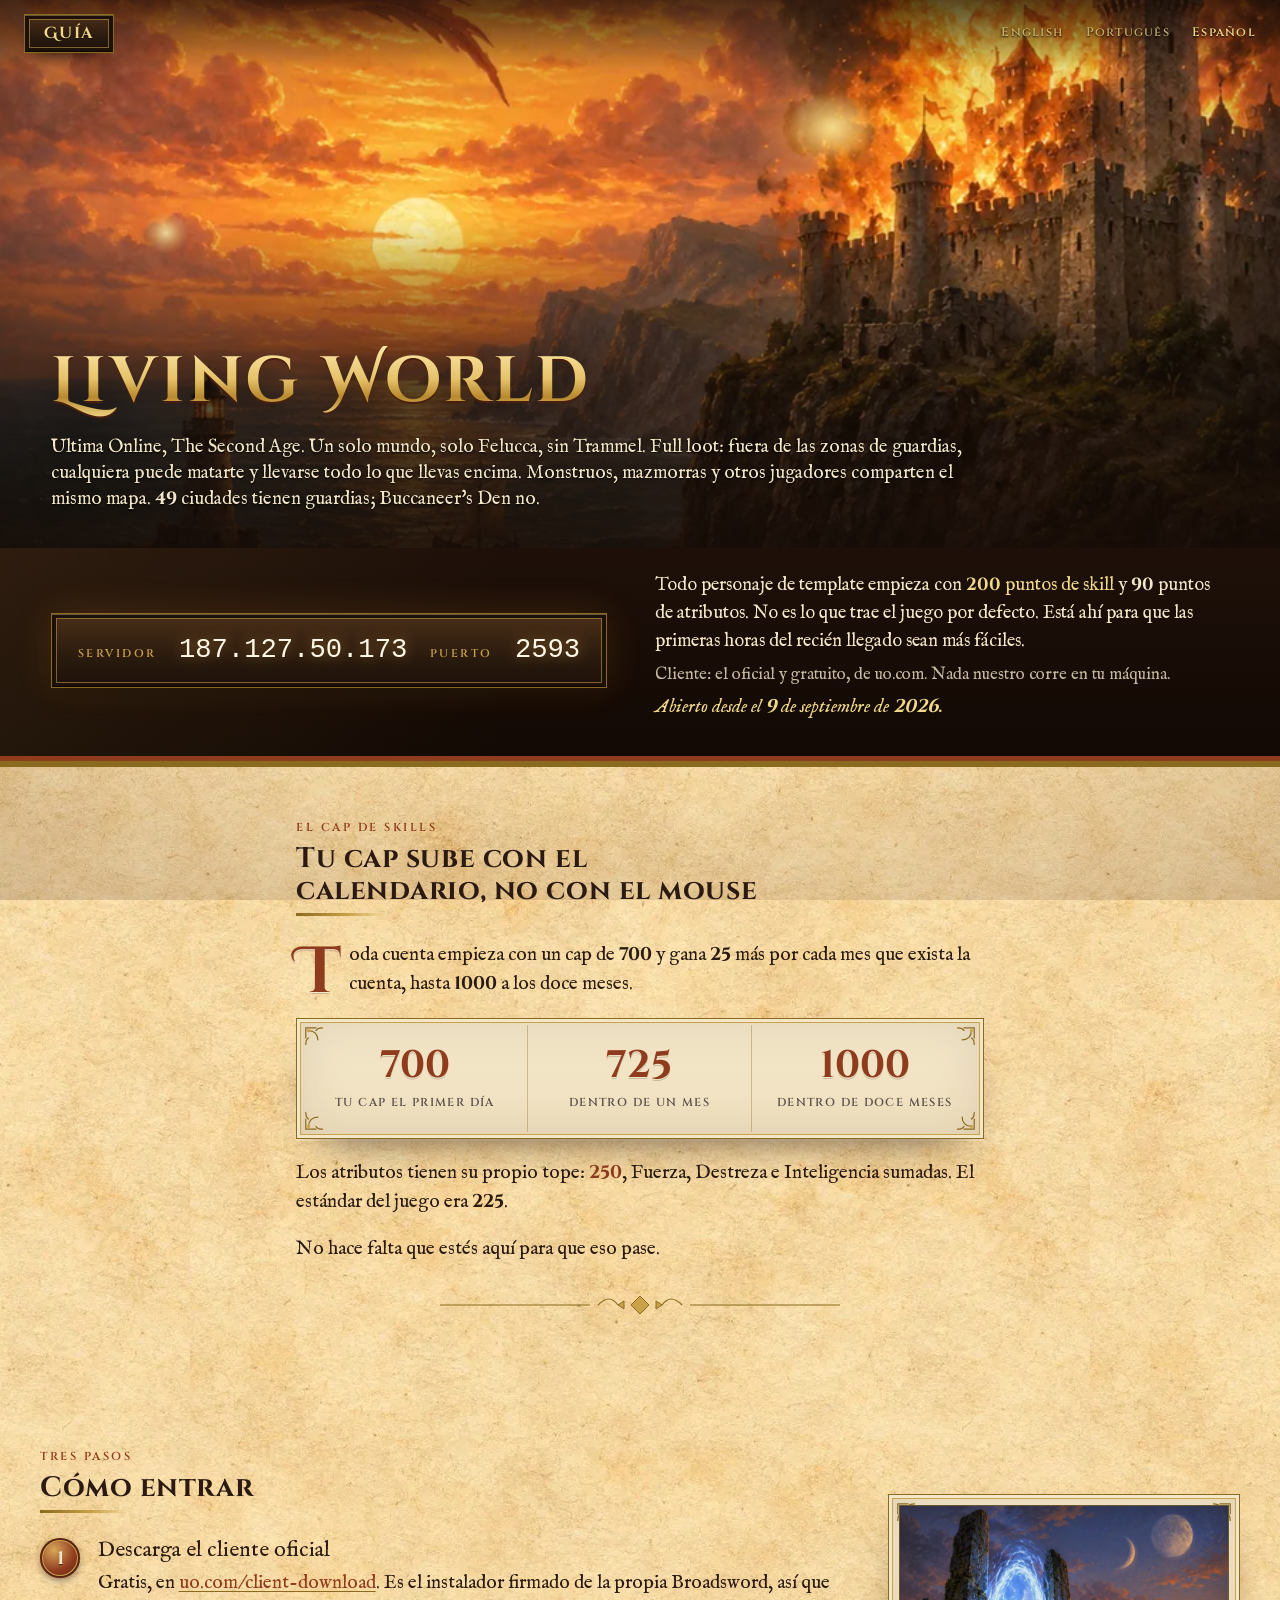
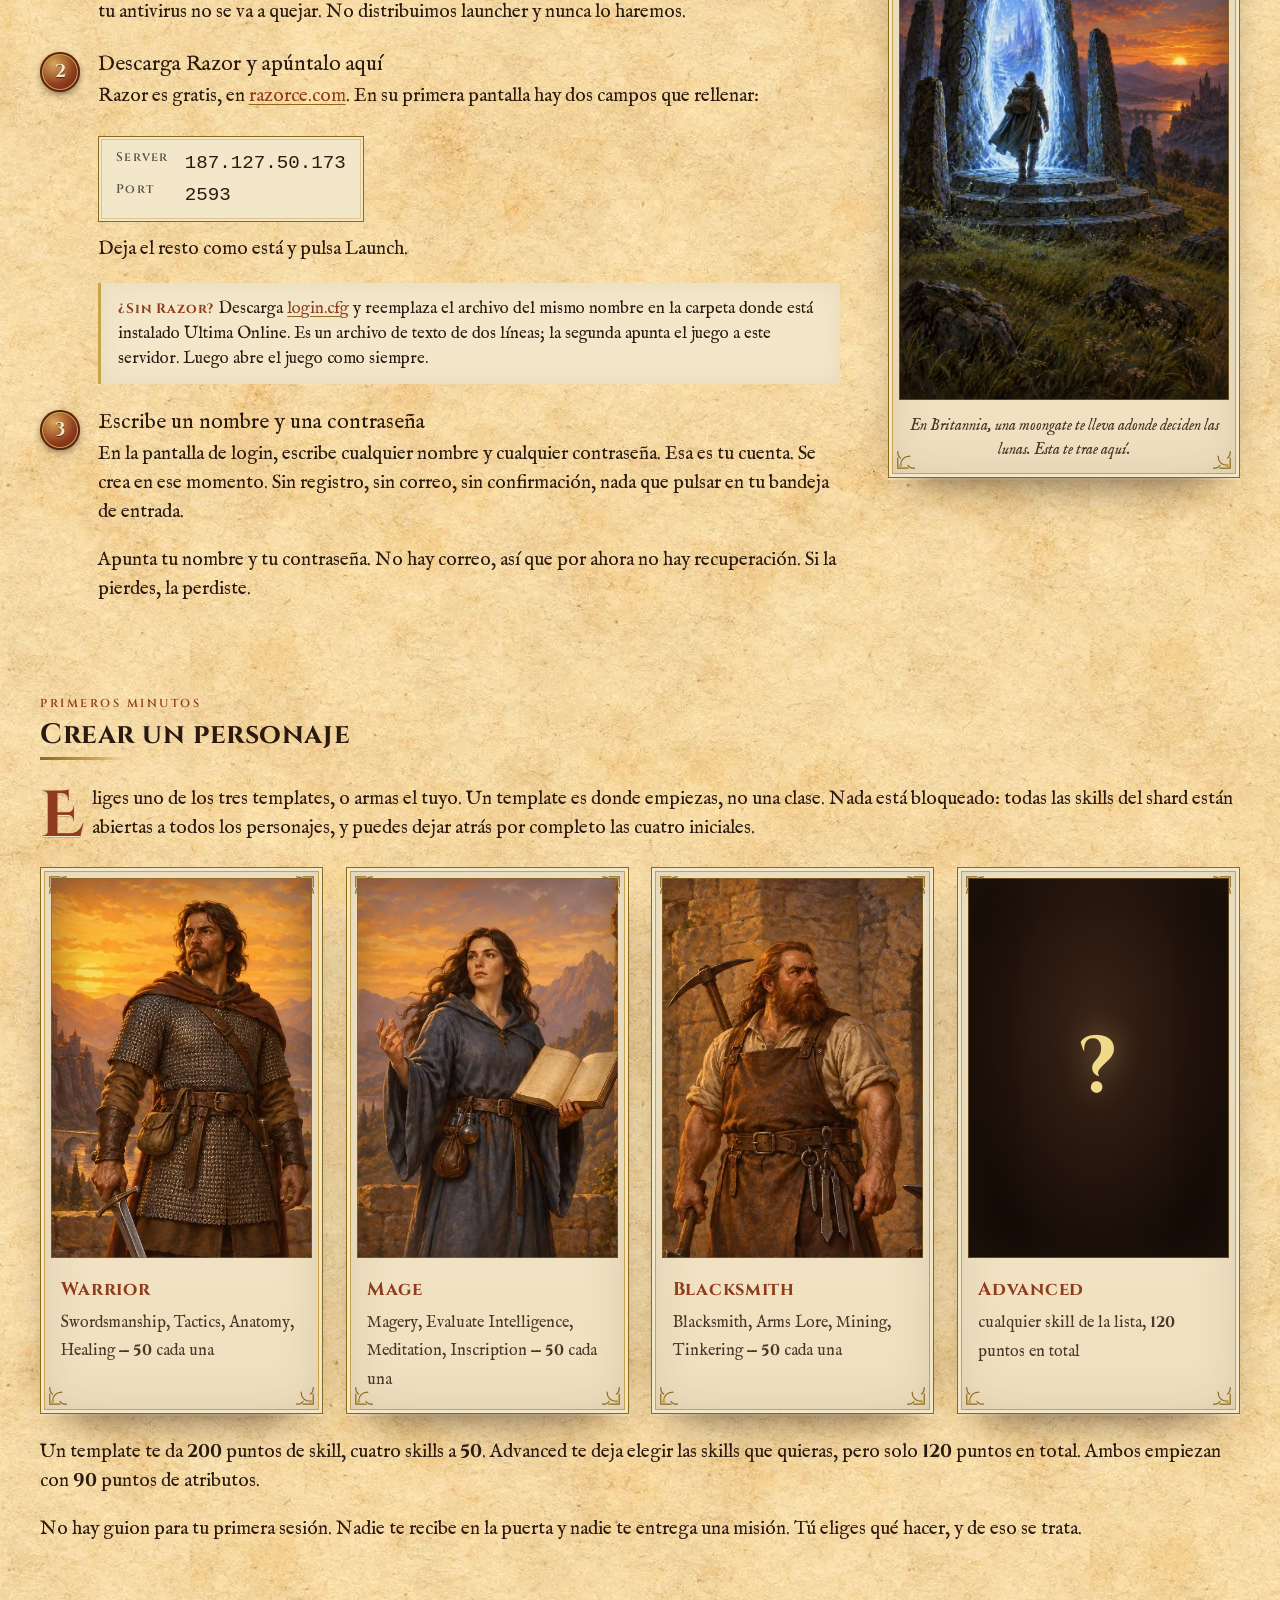
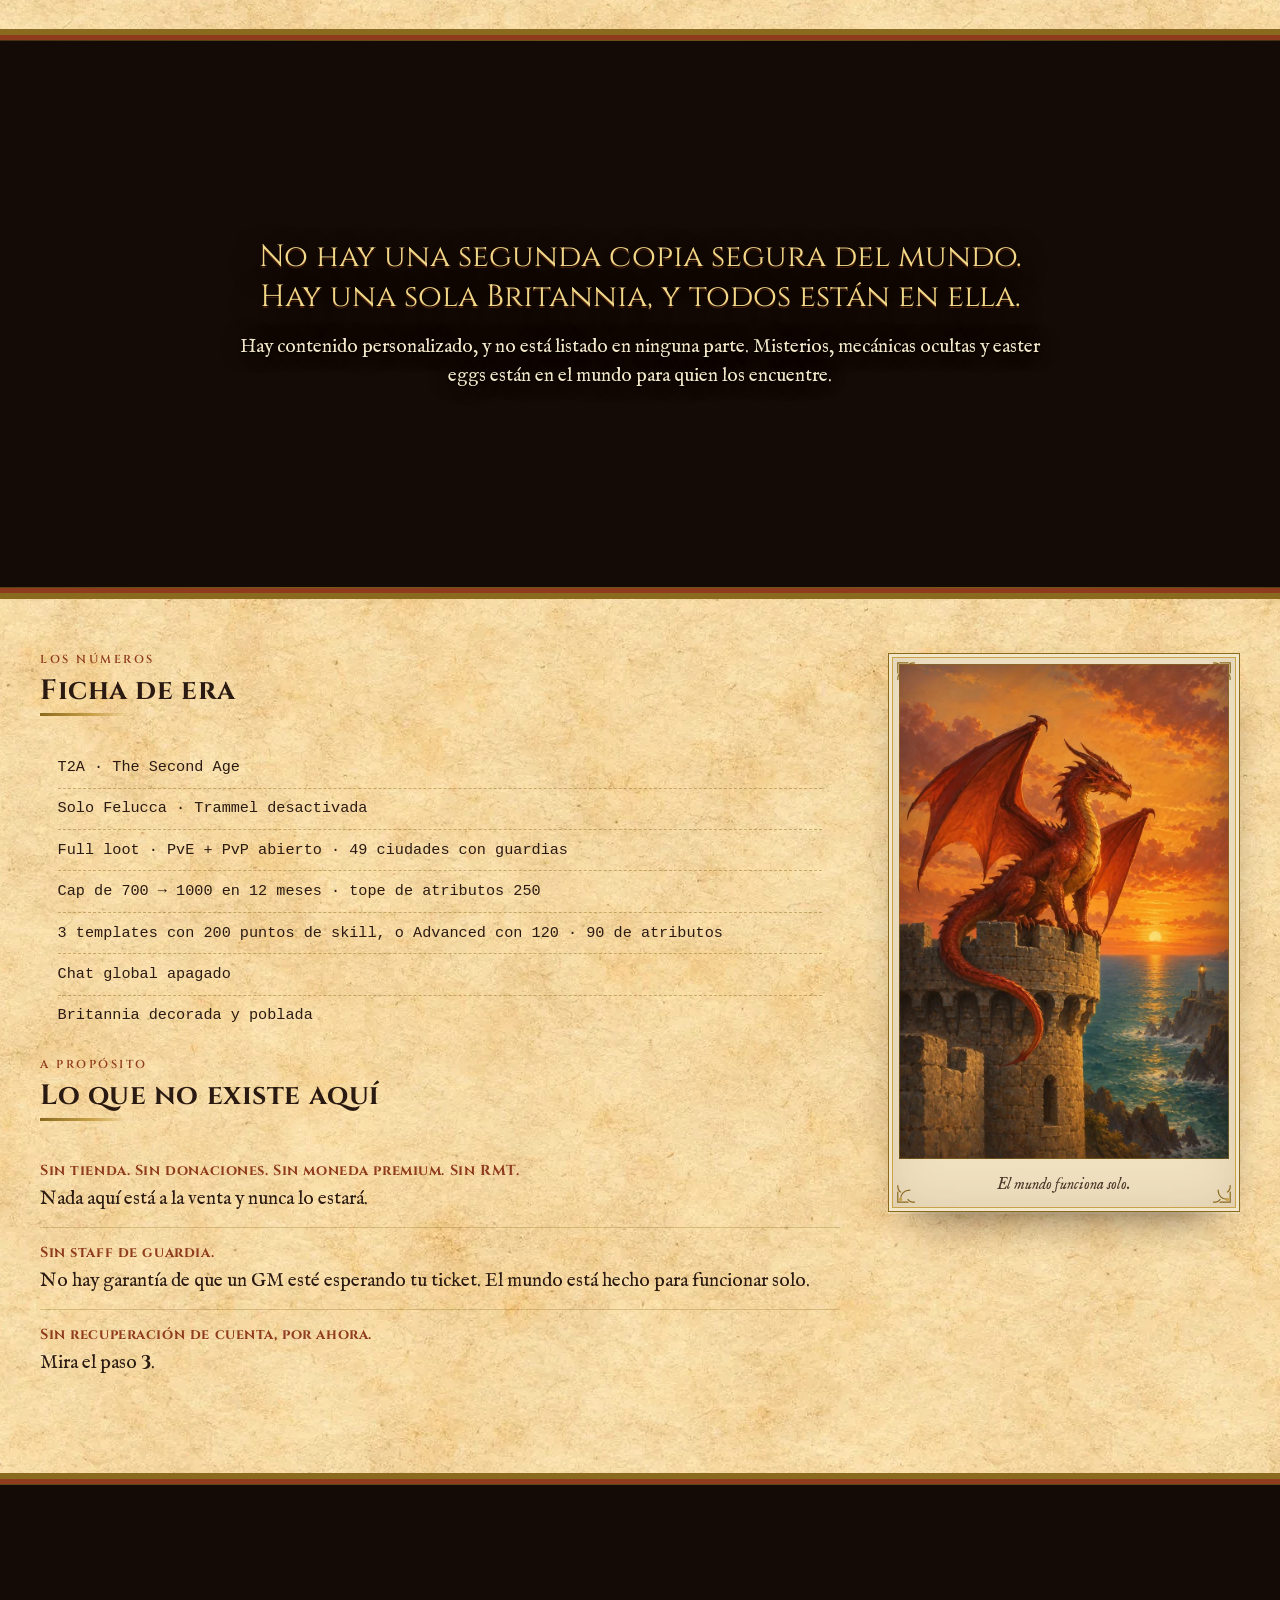
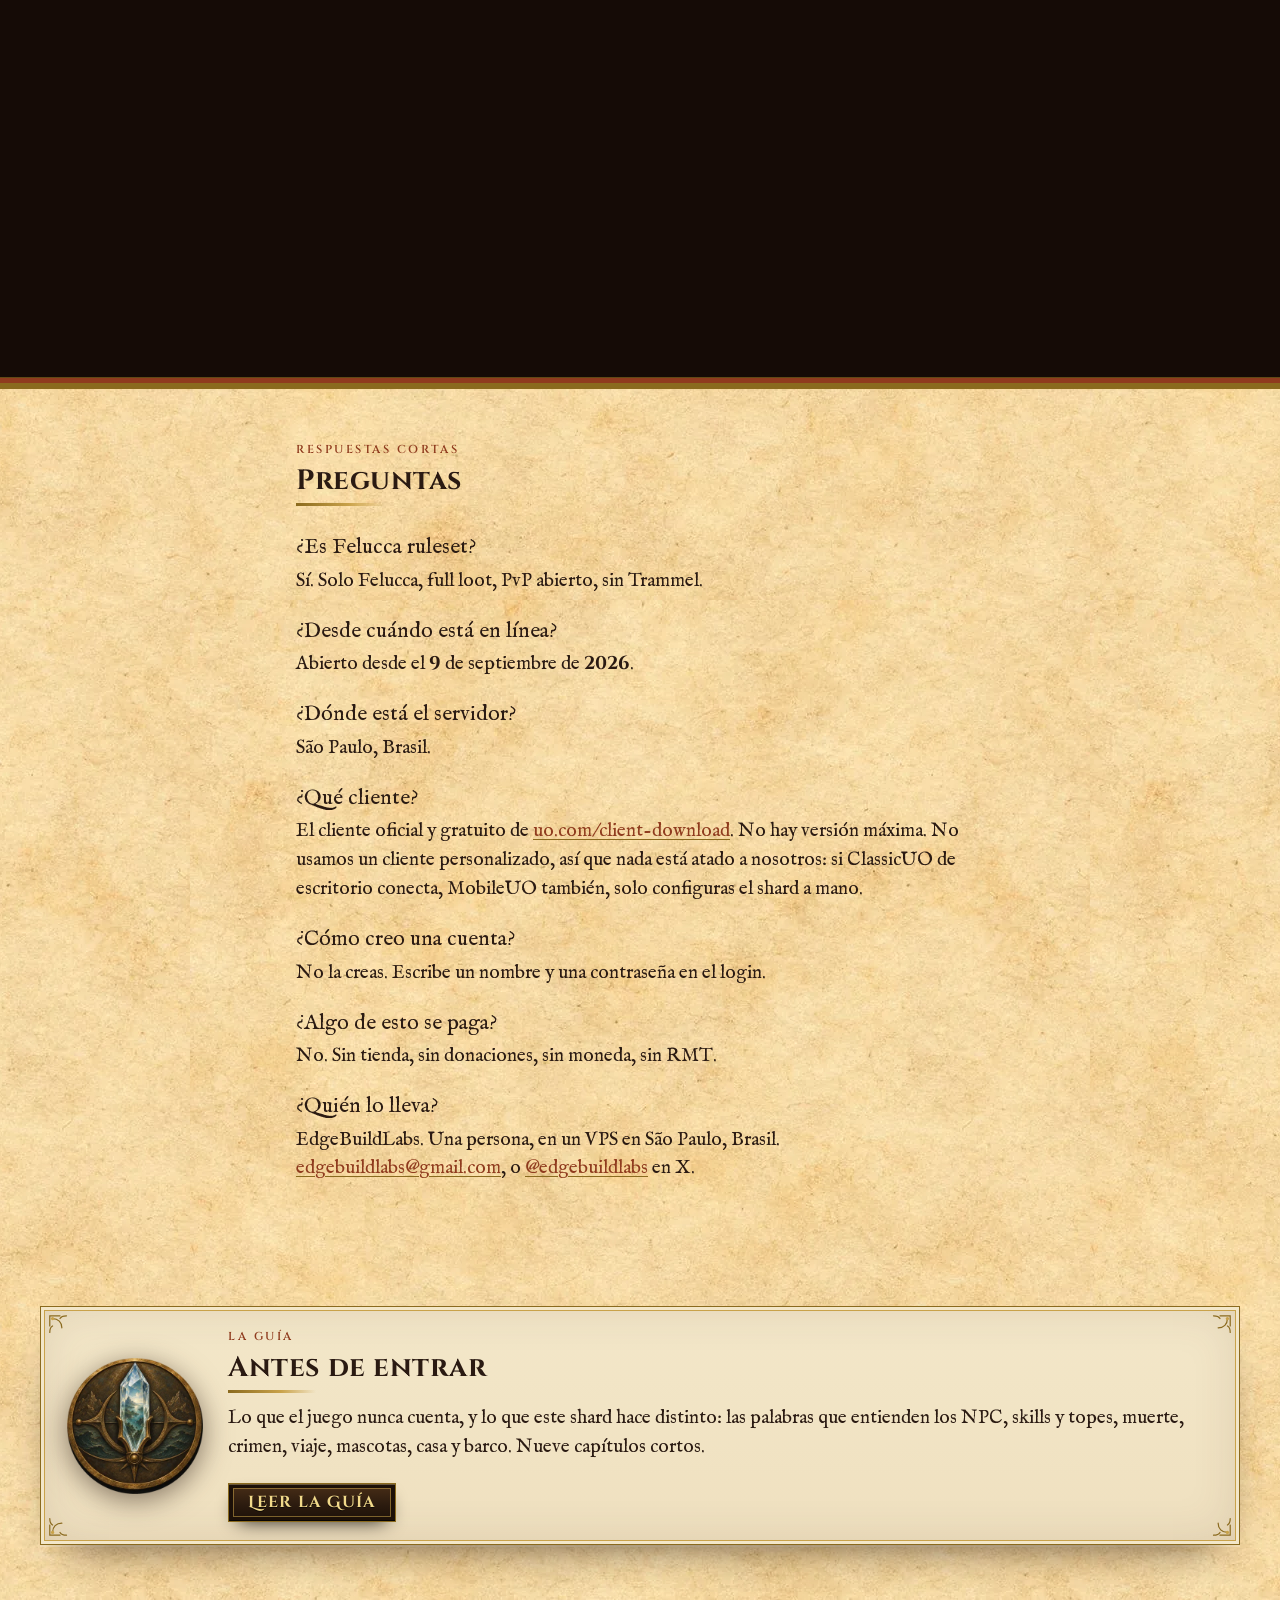
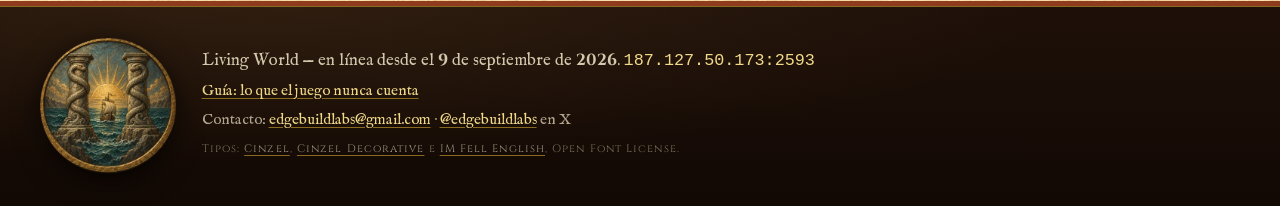
==== commit 51594f2d: "One button, and the skeptic's list .door and .cta share one rule and one hover. "Say this" reads "Di" ====
--- a/es/index.html
+++ b/es/index.html
@@ -250,6 +250,7 @@
     <p>Living World — en línea desde el 9 de septiembre de 2026. <span class="mono">187.127.50.173:2593</span></p>
     <p class="contact"><a href="/es/guide/">Guía: lo que el juego nunca cuenta</a></p>
     <p class="contact">Contacto: <a href="mailto:edgebuildlabs@gmail.com">edgebuildlabs@gmail.com</a> · <a href="https://x.com/edgebuildlabs">@edgebuildlabs</a> en X</p>
+      <p class="credits">Tipos: <a href="/fonts/OFL-Cinzel.txt">Cinzel</a>, <a href="/fonts/OFL-CinzelDecorative.txt">Cinzel Decorative</a> e <a href="/fonts/OFL-IMFellEnglish.txt">IM Fell English</a>, Open Font License.</p>
     </div>
   </div>
 </footer>
--- a/css/site.css
+++ b/css/site.css
@@ -85,7 +85,7 @@
 a:hover { color: var(--terracotta); text-decoration-color: var(--terracotta); }
 a:focus-visible { outline: 2px solid var(--gold); outline-offset: 3px; }
 
-h1, h2, h3 { font-family: var(--caps); font-weight: 700; line-height: 1.15; margin: 0 0 0.5em; text-wrap: balance; }
+h1, h2 { font-family: var(--caps); font-weight: 700; line-height: 1.15; margin: 0 0 0.5em; text-wrap: balance; }
 h1 { font-family: var(--display); }
 h2 { font-size: 1.75rem; letter-spacing: 0.02em; color: var(--ink); position: relative; padding-bottom: 0.55rem; margin-bottom: 0.9em; }
 h2::after {
@@ -96,7 +96,7 @@
   display: block; font-family: var(--caps); font-weight: 600; font-size: 0.72rem;
   letter-spacing: 0.22em; text-transform: uppercase; color: var(--terracotta-deep); margin-bottom: 0.55rem;
 }
-h3 { font-family: var(--serif); font-size: 1.35rem; font-weight: 400; }
+h3 { font-family: var(--serif); font-size: 1.35rem; font-weight: 400; line-height: 1.15; margin: 0 0 0.5em; text-wrap: balance; }
 
 p { margin: 0 0 1em; text-wrap: pretty; }
 code, .mono { font-family: var(--mono); }
@@ -152,12 +152,11 @@
 /* ---------- top bar ---------- */
 
 .lang {
-  position: absolute; top: 0; right: 0; z-index: 5;
-  display: flex; gap: 1.4rem;
+  position: absolute; top: 0; left: 0; right: 0; z-index: 5;
+  display: flex; justify-content: flex-end; align-items: center; gap: 1.4rem;
   padding: 0.9rem 1.5rem;
   font-family: var(--caps); font-weight: 600; font-size: 0.78rem; letter-spacing: 0.1em;
   background: linear-gradient(180deg, rgba(21, 11, 6, 0.6), transparent);
-  border-bottom-left-radius: 6px;
 }
 .lang a { color: rgba(241, 217, 138, 0.75); text-decoration: none; text-shadow: 0 1px 2px #000; }
 .lang a:hover { color: #fff; text-decoration: underline; }
@@ -443,6 +442,8 @@
 footer .mono { color: var(--gold-light); font-variant-numeric: tabular-nums; }
 footer .contact { font-size: 0.95rem; color: rgba(243, 231, 201, 0.7); }
 footer .contact a { color: var(--gold-light); }
+footer .credits { font-family: var(--caps); font-size: 0.68rem; letter-spacing: 0.1em; color: rgba(243, 231, 201, 0.45); margin-top: 0.6rem; }
+footer .credits a { color: rgba(243, 231, 201, 0.6); }
 
 /* ---------- the Guide page ---------- */
 
@@ -465,27 +466,29 @@
 .guide-hero .identity { max-width: 52rem; color: #fff8e6; text-shadow: 0 1px 2px #000, 0 0 18px #000, 0 0 40px rgba(0, 0, 0, 0.9); }
 .guide-hero .how { max-width: 52rem; margin: 0.9rem 0 0; font-size: 1.05rem; color: #f3e7c9; text-shadow: 0 1px 2px #000, 0 0 18px #000; }
 .guide-hero .how em { color: var(--gold-light); font-style: italic; }
-.lang .door {
-  margin-right: auto; color: var(--gold-light); font-family: var(--display); font-size: 1rem; letter-spacing: 0.08em;
-  padding: 0.45rem 1.1rem; border: 1px solid var(--gold); background: rgba(21, 11, 6, 0.55);
-  box-shadow: inset 0 0 0 3px rgba(21, 11, 6, 0.55), inset 0 0 0 4px rgba(201, 162, 74, 0.45), 0 4px 14px rgba(0, 0, 0, 0.6);
-}
-.lang .door:hover { color: #fff; text-decoration: none; background: rgba(90, 36, 16, 0.75); }
-/* the call to the Guide, in the hero bar and at the foot of the front page */
-.cta {
-  display: inline-block; margin-top: 0.6rem; padding: 0.6rem 1.3rem;
-  font-family: var(--display); font-size: 1.05rem; letter-spacing: 0.08em; text-decoration: none;
-  color: var(--gold-light); background: linear-gradient(180deg, #4a2f18, #2a1a0e 60%, #1c1008);
-  border: 1px solid var(--gold-deep);
-  box-shadow: inset 0 1px 0 rgba(255, 224, 150, 0.35), inset 0 -1px 0 rgba(0, 0, 0, 0.7), inset 0 0 0 4px #1c1008, inset 0 0 0 5px rgba(201, 162, 74, 0.55), 0 8px 20px -10px #000;
-}
-.cta:hover { color: #fff; text-decoration: none; }
 .guide-card { display: grid; grid-template-columns: 8.5rem 1fr; gap: 1.6rem; align-items: center; padding: 1.4rem 1.6rem; margin: 1rem 0 0.5rem; }
 .guide-card img { width: 8.5rem; height: 8.5rem; filter: drop-shadow(0 6px 14px rgba(42, 26, 18, 0.55)); }
 .guide-card h2 { margin-bottom: 0.4em; }
 .guide-card p { margin-bottom: 0.6em; }
-.guide-card .cta { color: var(--gold-light); }
-.lang:has(.door) { left: 0; justify-content: flex-end; border-bottom-left-radius: 0; }
+/* the one button of the site: a bronze plate with a gold rim. Used at the top of every page
+   (.door, leading to the other page) and on the framed cards before the footer (.cta). */
+.lang .door, .cta {
+  display: inline-block; margin: 0; padding: 0.55rem 1.2rem;
+  font-family: var(--display); font-size: 1rem; letter-spacing: 0.08em; line-height: 1.2; text-decoration: none;
+  color: var(--gold-light); text-shadow: 0 1px 0 rgba(0, 0, 0, 0.6);
+  background: linear-gradient(180deg, #4a2f18, #2a1a0e 60%, #1c1008);
+  border: 1px solid var(--gold-deep);
+  box-shadow: inset 0 1px 0 rgba(255, 224, 150, 0.35), inset 0 -1px 0 rgba(0, 0, 0, 0.7), inset 0 0 0 4px #1c1008, inset 0 0 0 5px rgba(201, 162, 74, 0.55), 0 8px 20px -10px #000;
+  transition: color 0.2s ease, background 0.2s ease, box-shadow 0.2s ease, transform 0.2s ease;
+}
+.lang .door:hover, .cta:hover, .lang .door:focus-visible, .cta:focus-visible {
+  color: #fff; text-decoration: none;
+  background: linear-gradient(180deg, #6b4222, #3a2414 60%, #241409);
+  box-shadow: inset 0 1px 0 rgba(255, 224, 150, 0.5), inset 0 -1px 0 rgba(0, 0, 0, 0.7), inset 0 0 0 4px #241409, inset 0 0 0 5px var(--gold), 0 0 24px rgba(255, 190, 90, 0.35), 0 8px 20px -10px #000;
+  transform: translateY(-1px);
+}
+.lang .door { margin-right: auto; }
+.cta { margin-top: 0.6rem; }
 
 .chapter {
   display: grid; grid-template-columns: 10.5rem 1fr; gap: 2.5rem; align-items: start;
@@ -494,13 +497,7 @@
 .chapter:last-child { border-bottom: 0; }
 .chapter-seal { margin: 0; padding-top: 0.4rem; }
 .chapter-seal img { width: 10.5rem; height: 10.5rem; filter: drop-shadow(0 8px 16px rgba(42, 26, 18, 0.55)); }
-div.chapter-seal { width: 10.5rem; height: 10.5rem; margin-top: 0.4rem; border-radius: 50%; background: radial-gradient(circle at 40% 35%, rgba(201, 162, 74, 0.25), transparent 60%); box-shadow: inset 0 0 0 2px rgba(138, 106, 30, 0.35); }
 .chapter-body { max-width: 46rem; }
-.chapter h2 + p::first-letter {
-  font-family: var(--display); float: left; font-size: 3.4em; line-height: 0.82;
-  padding: 0.08em 0.12em 0 0; color: var(--terracotta-deep);
-  text-shadow: 0 1px 0 var(--parchment-light), 0 2px 0 rgba(90, 58, 42, 0.25);
-}
 
 /* "Say this": the words the server understands */
 .say {
@@ -516,6 +513,8 @@
   color: var(--parchment-light); background: var(--terracotta-deep); padding: 0.25rem 0.7rem;
   box-shadow: inset 0 0 0 1px var(--gold);
 }
+html[lang="pt-BR"] .say::before { content: "Diga isto"; }
+html[lang="es"] .say::before { content: "Di esto"; }
 .say dt { font-family: var(--mono); font-size: 1.02rem; color: var(--ink); background: rgba(138, 106, 30, 0.12); padding: 0.1rem 0.5rem; border: 1px solid rgba(138, 106, 30, 0.35); user-select: all; -webkit-user-select: all; white-space: nowrap; }
 .say dd { margin: 0; font-size: 1.05rem; color: var(--ink-soft); }
 .say dd code, .chapter-body p code { font-family: var(--mono); font-size: 0.95em; background: rgba(138, 106, 30, 0.12); padding: 0.05rem 0.35rem; border: 1px solid rgba(138, 106, 30, 0.3); white-space: nowrap; }
@@ -537,7 +536,7 @@
 @media (max-width: 900px) {
   .chapter { grid-template-columns: 1fr; gap: 1rem; }
   .guide-card { grid-template-columns: 1fr; justify-items: start; }
-  .chapter-seal img, div.chapter-seal { width: 7rem; height: 7rem; }
+  .chapter-seal img { width: 7rem; height: 7rem; }
   .say { grid-template-columns: 1fr; gap: 0.2rem 0; }
   .say dt { justify-self: start; margin-top: 0.5rem; }
   .guide-hero-text { padding: 6rem 1.5rem 2rem; }
@@ -547,10 +546,15 @@
   .hero-title { padding: 6rem 1.5rem 1.5rem; }
 }
 
+@media (max-width: 1280px) {
+  .vista { background-image: image-set(url("/img/vista-1280.webp") type("image/webp"), url("/img/vista-1280.jpg") type("image/jpeg")); }
+  .vista.moon, .guide-hero { background-image: image-set(url("/img/moongate-night-1280.webp") type("image/webp"), url("/img/moongate-night-1280.jpg") type("image/jpeg")); }
+}
+
 @media (max-width: 600px) {
   body { font-size: 1.1rem; }
-  .lang { padding: 0.75rem 1rem; gap: 1rem; }
-  .hero-painting { height: 58vh; }
+  .lang { padding: 0.6rem 1rem; gap: 0.8rem; flex-wrap: wrap; }
+  .lang .door { font-size: 0.85rem; padding: 0.4rem 0.75rem; }
   .hero-painting { height: 72vh; }
   .hero-painting img.hero-img { object-position: 50% 35%; }
   footer .inner { grid-template-columns: 1fr; justify-items: center; text-align: center; }
@@ -571,3 +575,6 @@
   *, *::before, *::after { animation: none !important; transition: none !important; }
   .vista { background-attachment: scroll; }
 }
+
+/* the cards before the footer are calls, not chapters: no drop capital (kept last so it wins over the phone rule) */
+.guide-card h2 + p::first-letter { float: none; font: inherit; color: inherit; text-shadow: none; padding: 0; }
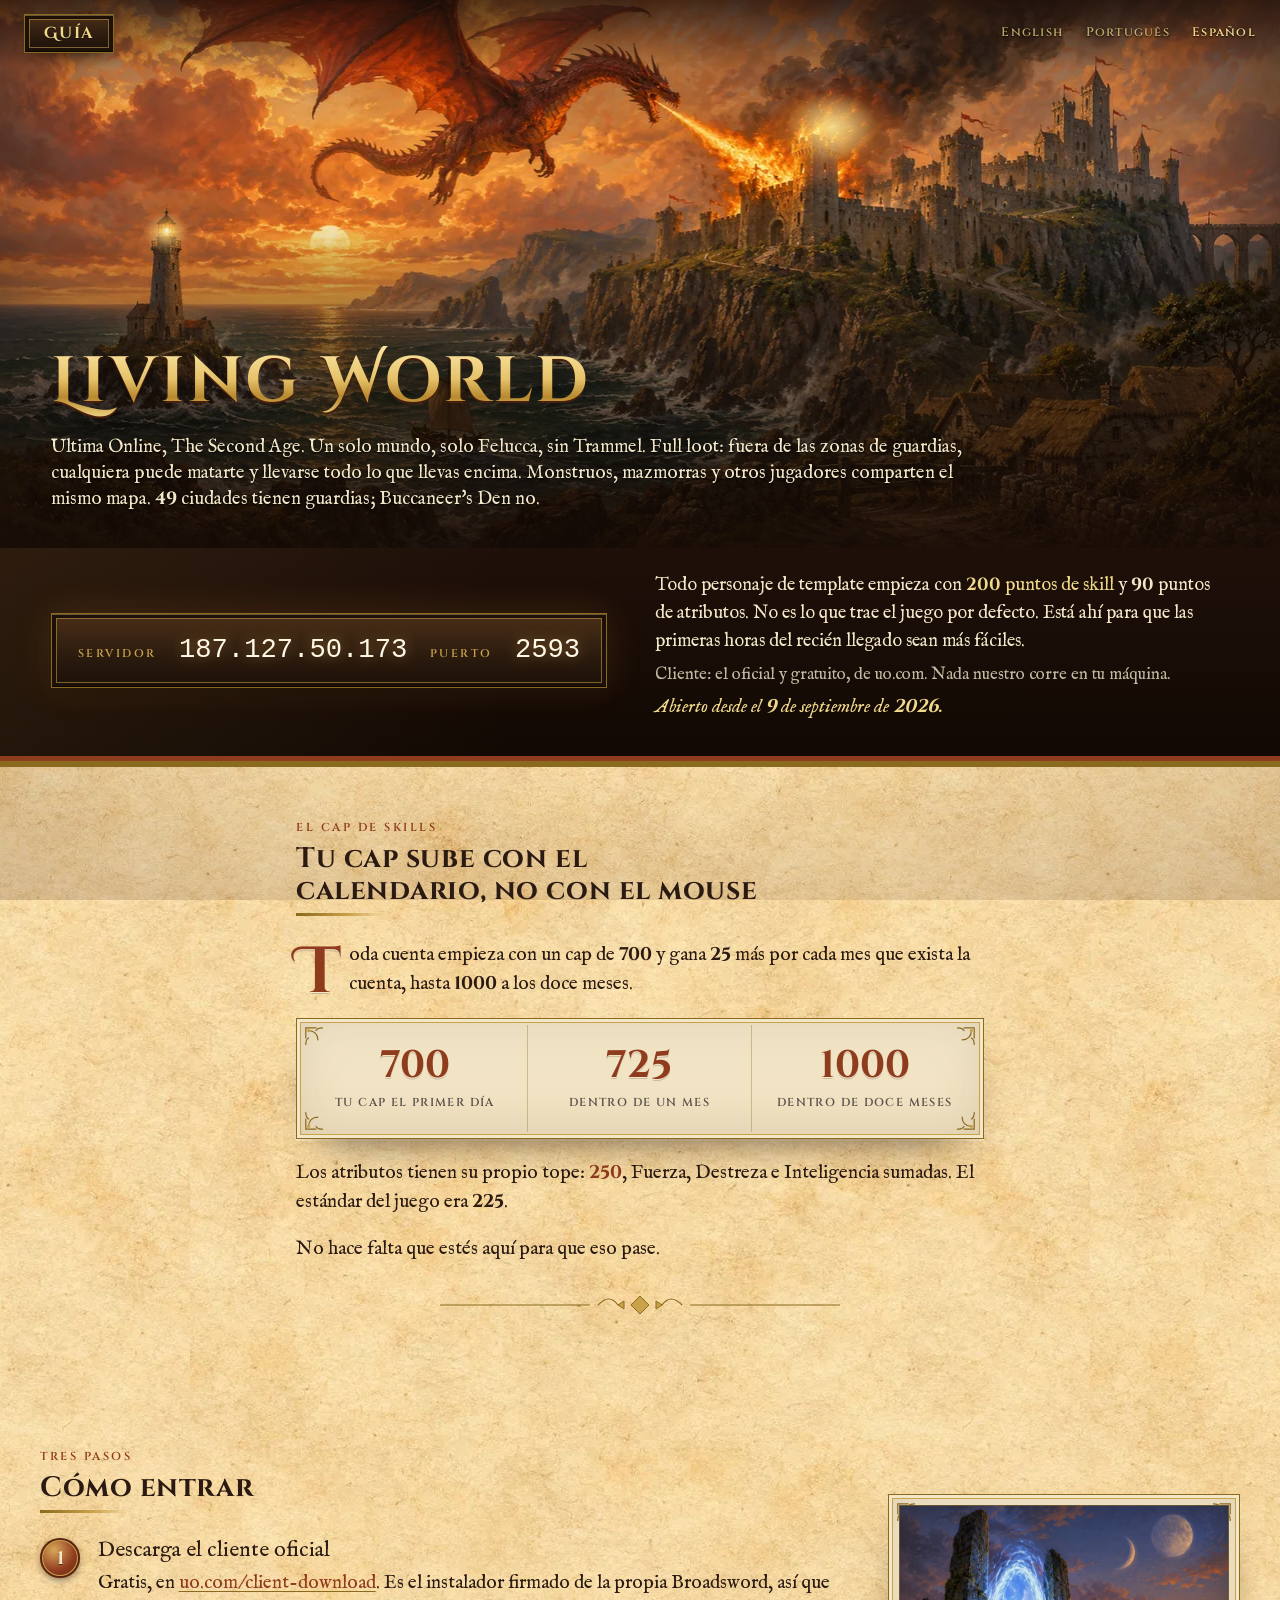
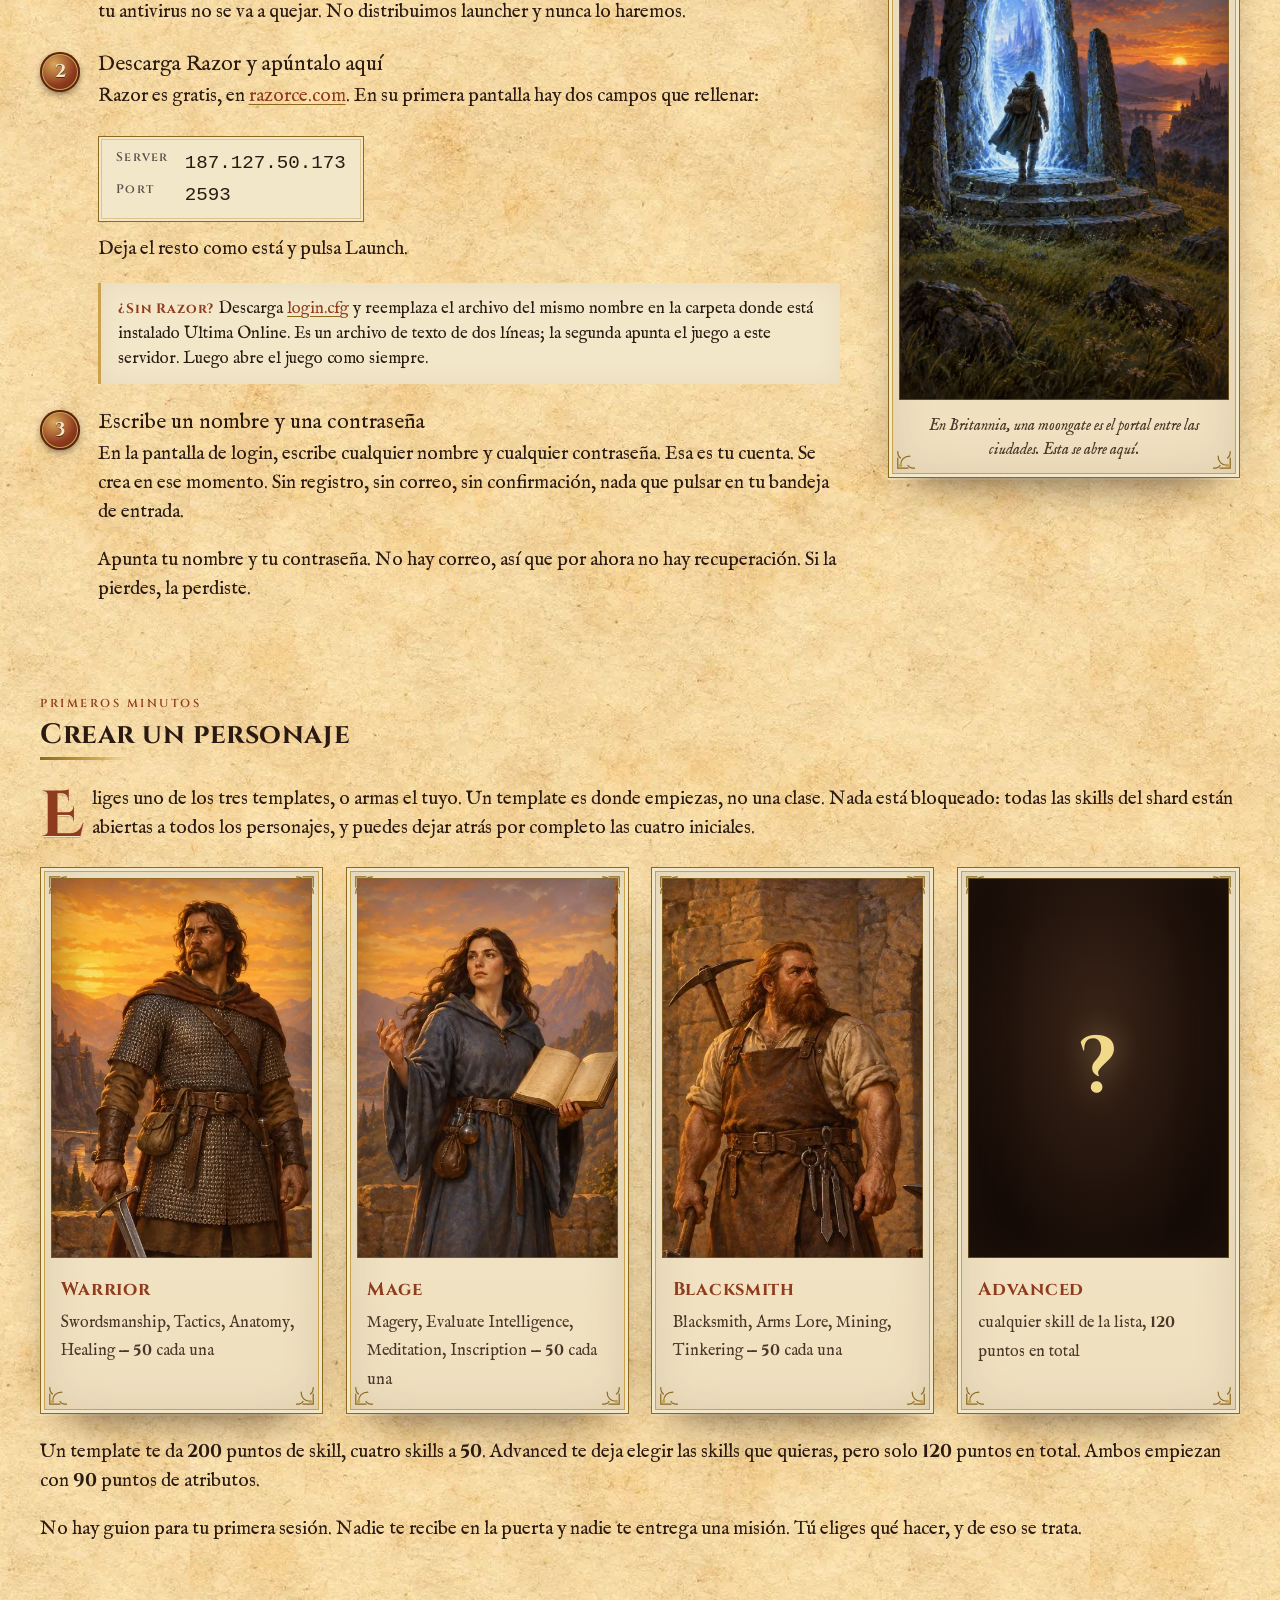
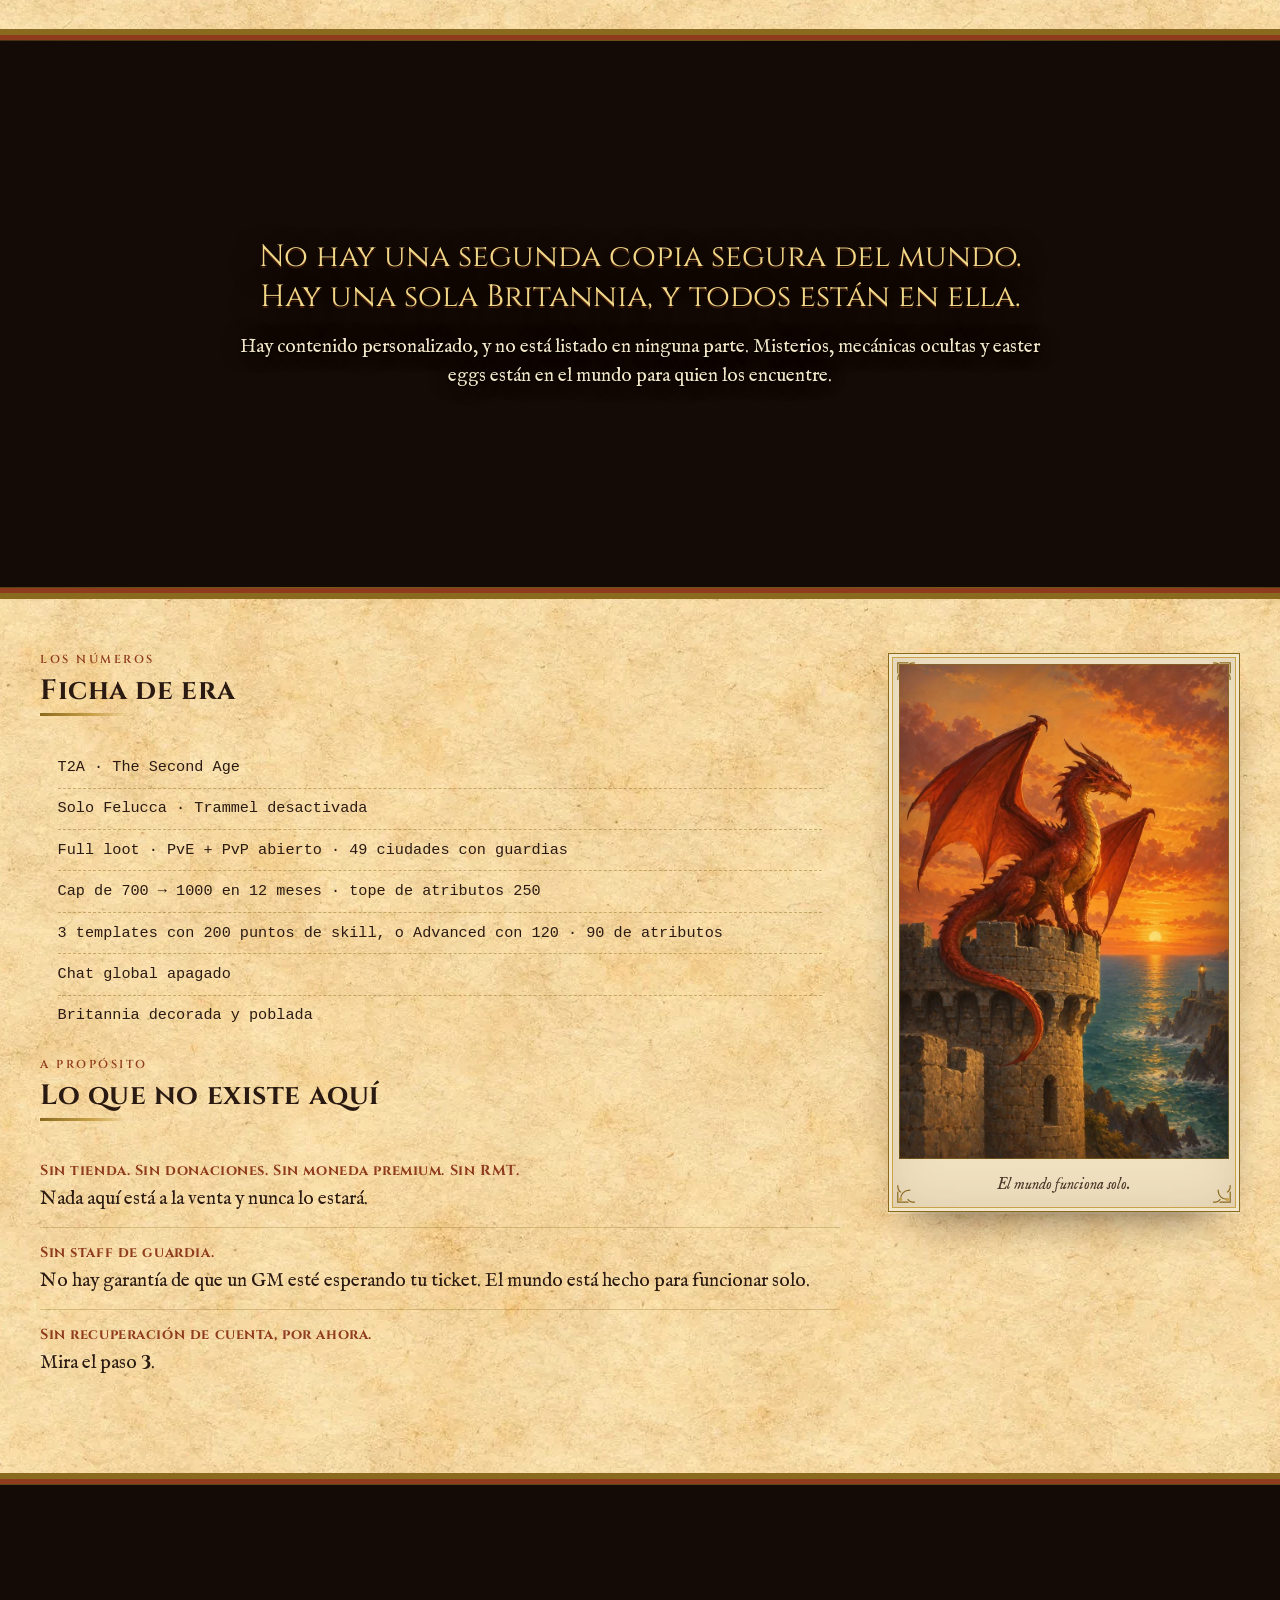
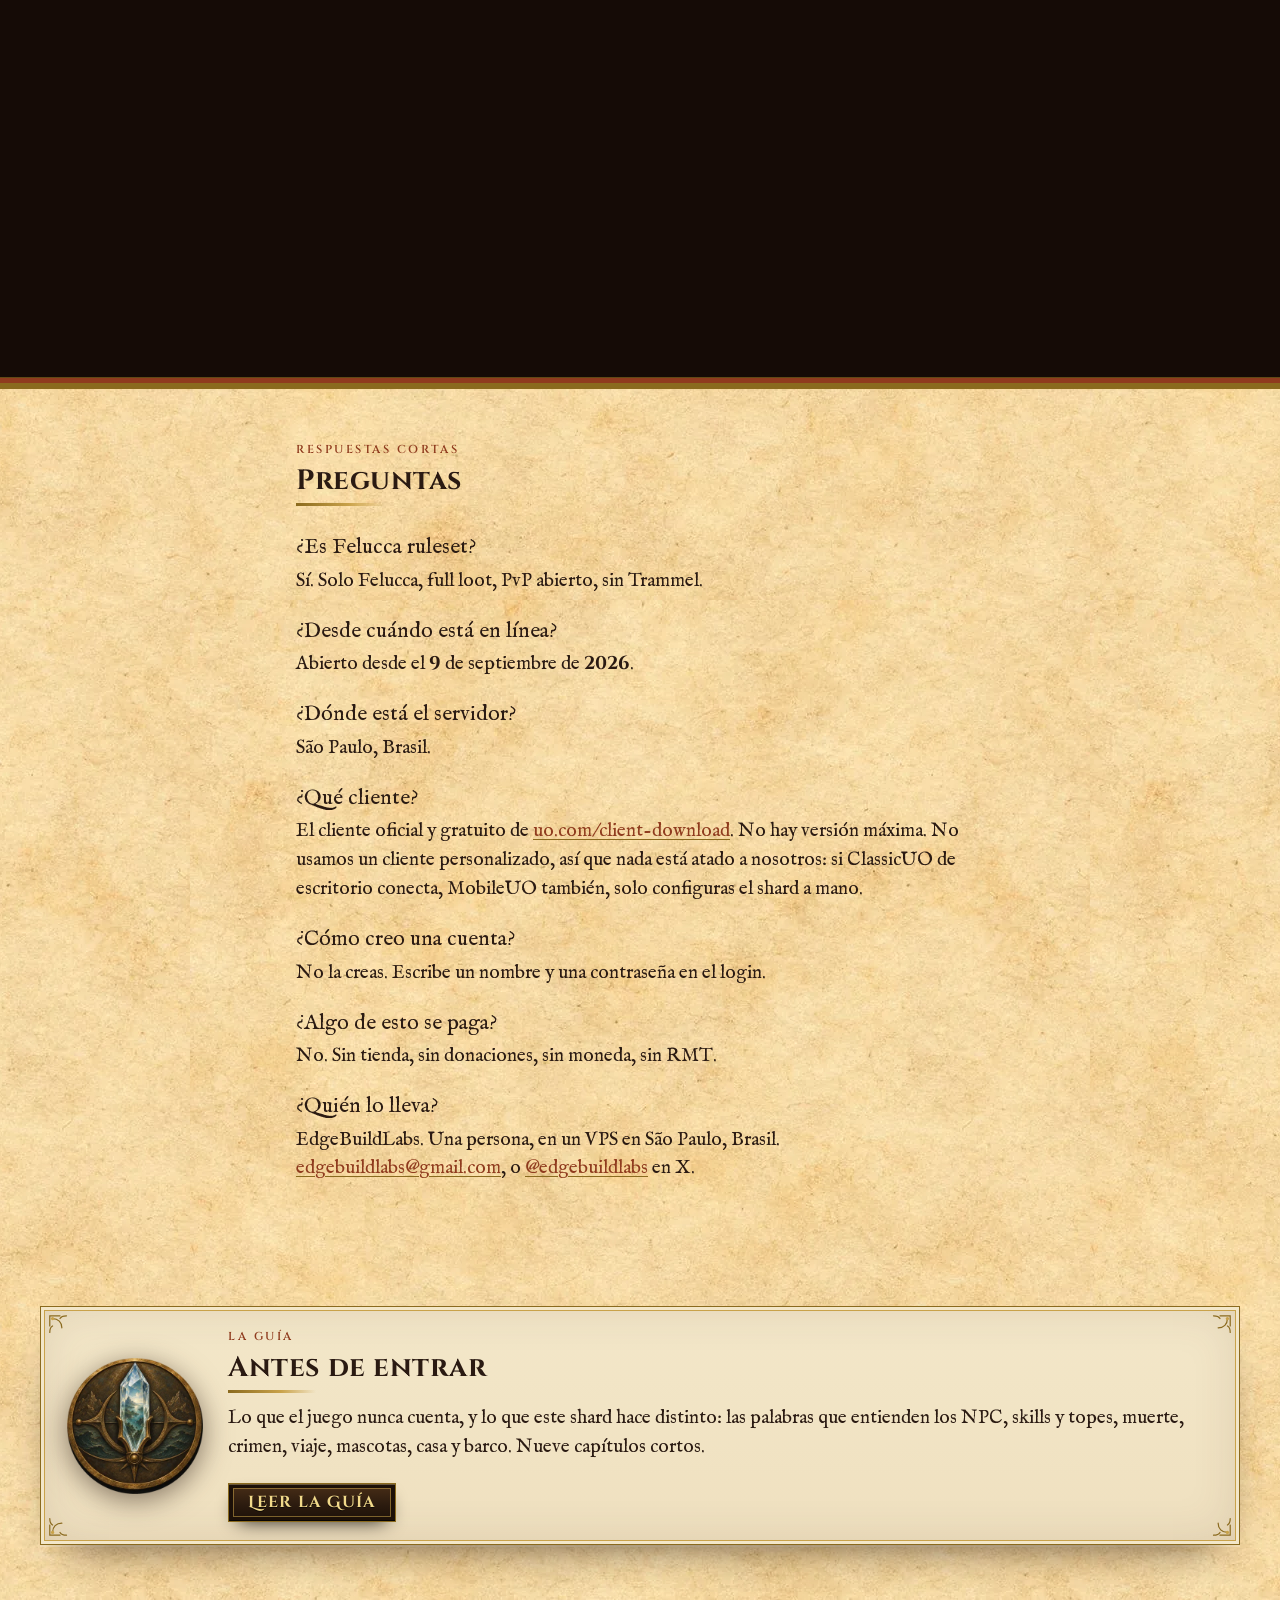
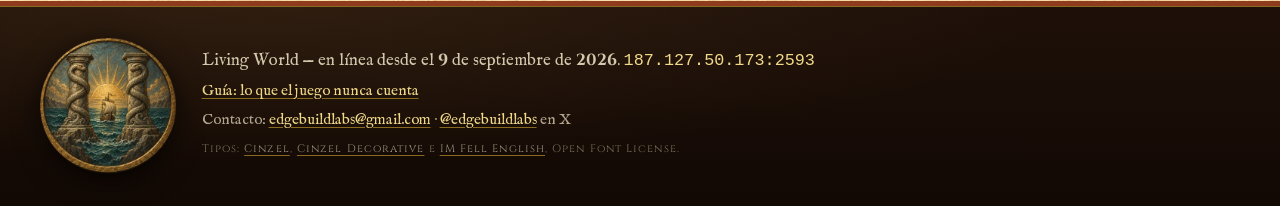
==== commit 4d5a4659: "Guide index of seals, and one truth about moongates The nine seals at the top of the Guide are now a" ====
--- a/es/index.html
+++ b/es/index.html
@@ -133,7 +133,7 @@
   </div>
   <figure class="watch frame">
     <div class="pic"><picture><source type="image/webp" srcset="/img/moongate.webp"><img src="/img/moongate.jpg" width="800" height="1200" alt="Una moongate: un óvalo alto de luz azul brillante sobre una plataforma de piedra dentro de un círculo de menhires al atardecer, un viajero solitario con mochila a punto de entrar, dos lunas en el cielo" loading="lazy"></picture></div>
-    <figcaption>En Britannia, una moongate te lleva adonde deciden las lunas. Esta te trae aquí.</figcaption>
+    <figcaption>En Britannia, una moongate es el portal entre las ciudades. Esta se abre aquí.</figcaption>
   </figure>
   </section>
 
--- a/css/site.css
+++ b/css/site.css
@@ -525,6 +525,22 @@
 .rules li { margin-bottom: 0.45rem; }
 .rules li::marker { color: var(--terracotta-deep); }
 
+/* the Guide's index: the nine seals as a clickable table of contents */
+.index {
+  display: grid; grid-template-columns: repeat(9, 1fr); gap: 0.6rem;
+  padding: 1.1rem 1rem 0.9rem; margin: 1.75rem 0 0.5rem;
+}
+.index a { text-align: center; text-decoration: none; color: var(--ink); font-family: var(--caps); font-weight: 600; font-size: 0.7rem; letter-spacing: 0.08em; line-height: 1.2; }
+.index img { width: 4.6rem; height: 4.6rem; margin: 0 auto 0.4rem; filter: drop-shadow(0 4px 8px rgba(42, 26, 18, 0.5)); transition: transform 0.25s ease; }
+.index a:hover img, .index a:focus-visible img { transform: translateY(-3px) scale(1.06); }
+.index a:hover span { color: var(--terracotta-deep); }
+.index span { display: block; }
+.chapter { scroll-margin-top: 1rem; }
+.up { text-align: right; margin: 1.2rem 0 0; }
+.up a { font-family: var(--caps); font-weight: 600; font-size: 0.7rem; letter-spacing: 0.2em; text-transform: uppercase; color: var(--terracotta-deep); text-decoration: none; }
+.up a::before { content: "\2191\00a0"; color: var(--gold-deep); }
+.up a:hover { color: var(--terracotta); }
+
 /* ---------- smaller screens: must not break ---------- */
 
 @media (max-width: 1100px) {
@@ -534,6 +550,8 @@
 }
 
 @media (max-width: 900px) {
+  .index { grid-template-columns: repeat(3, 1fr); gap: 0.8rem 0.4rem; }
+  .index img { width: 4.2rem; height: 4.2rem; }
   .chapter { grid-template-columns: 1fr; gap: 1rem; }
   .guide-card { grid-template-columns: 1fr; justify-items: start; }
   .chapter-seal img { width: 7rem; height: 7rem; }
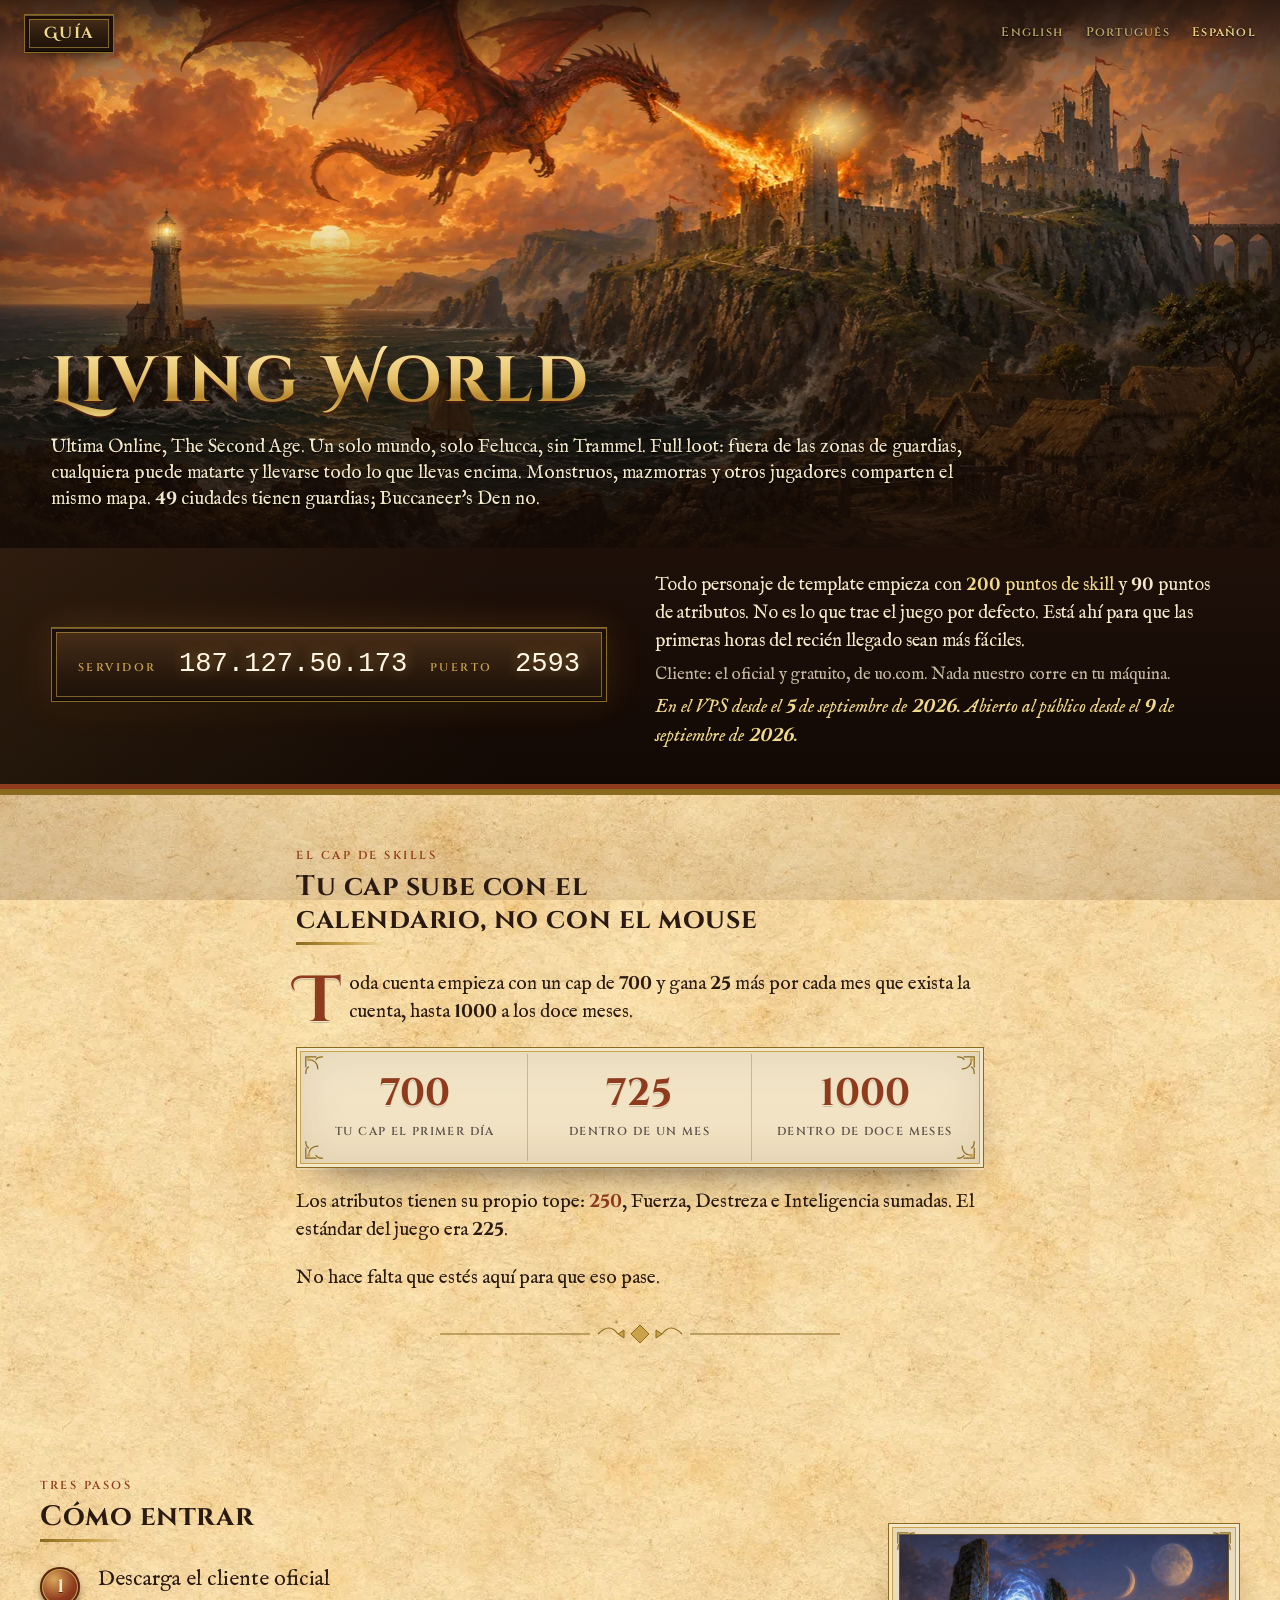
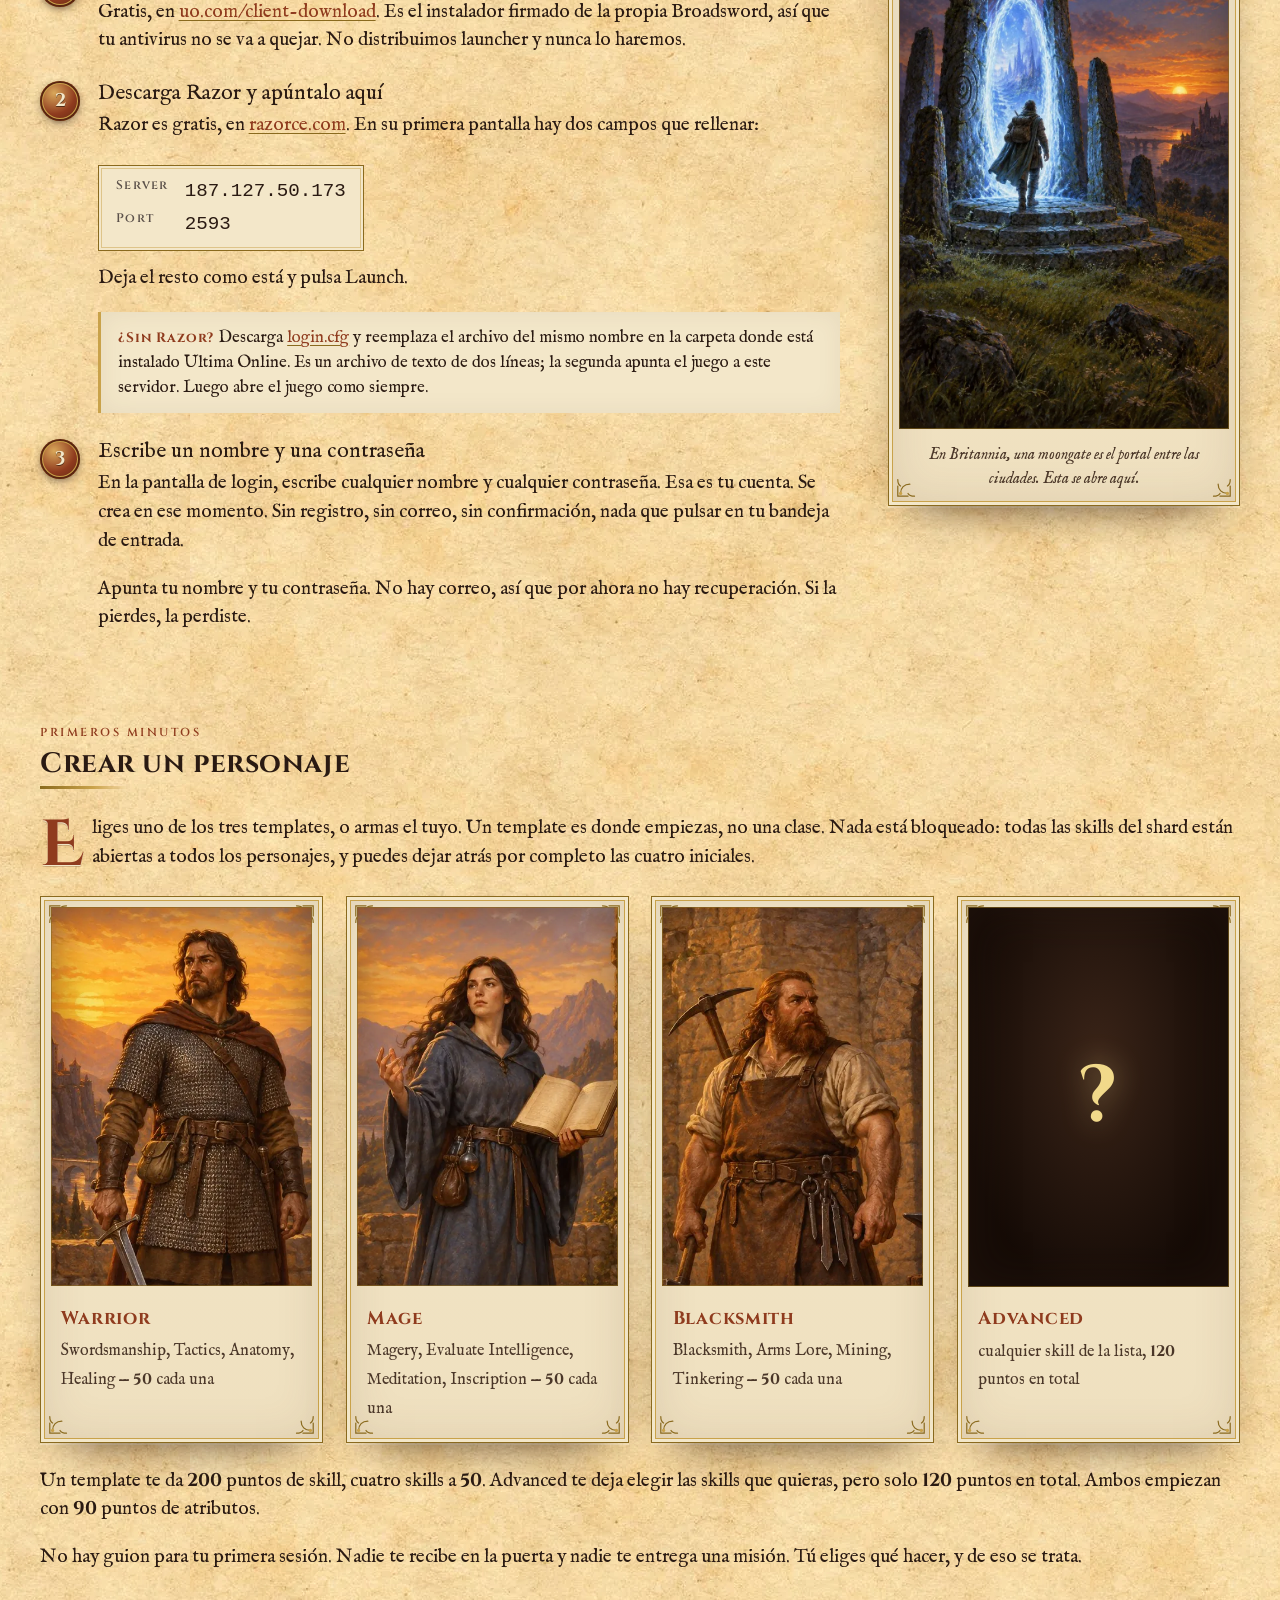
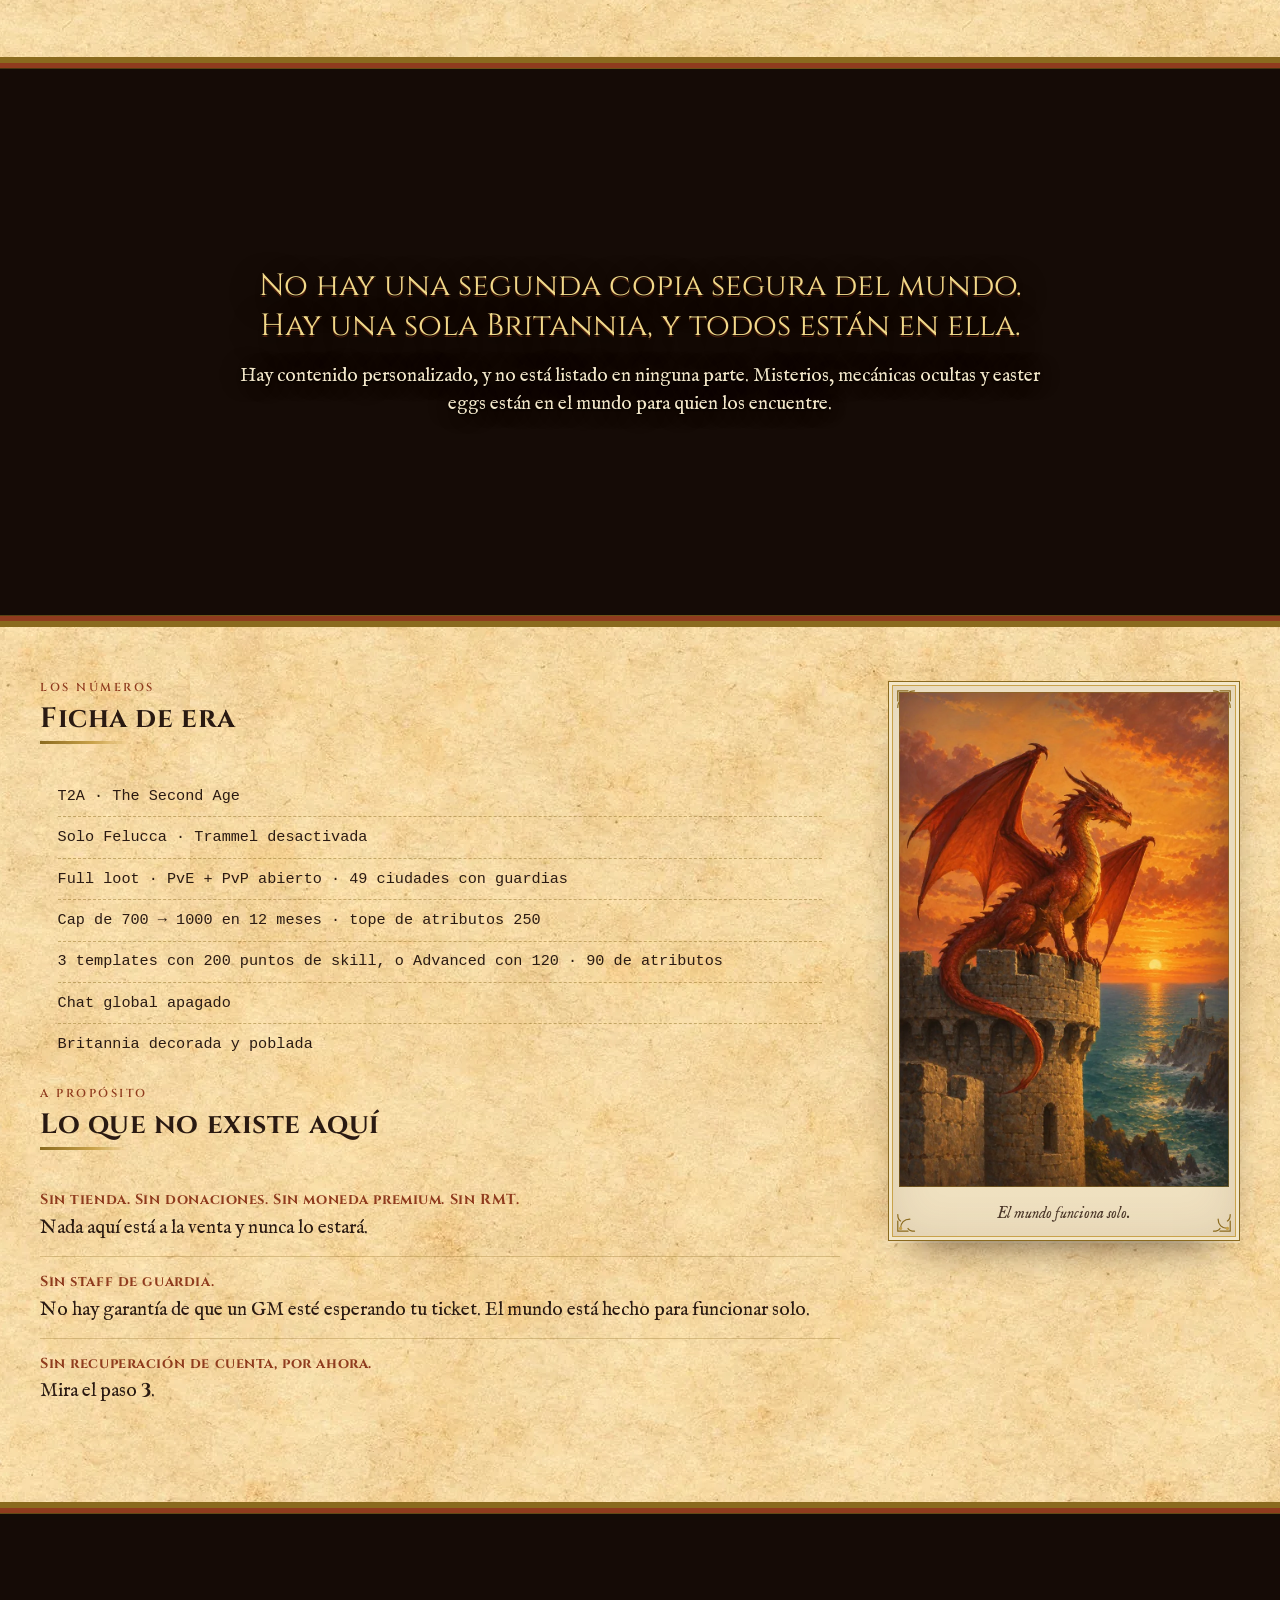
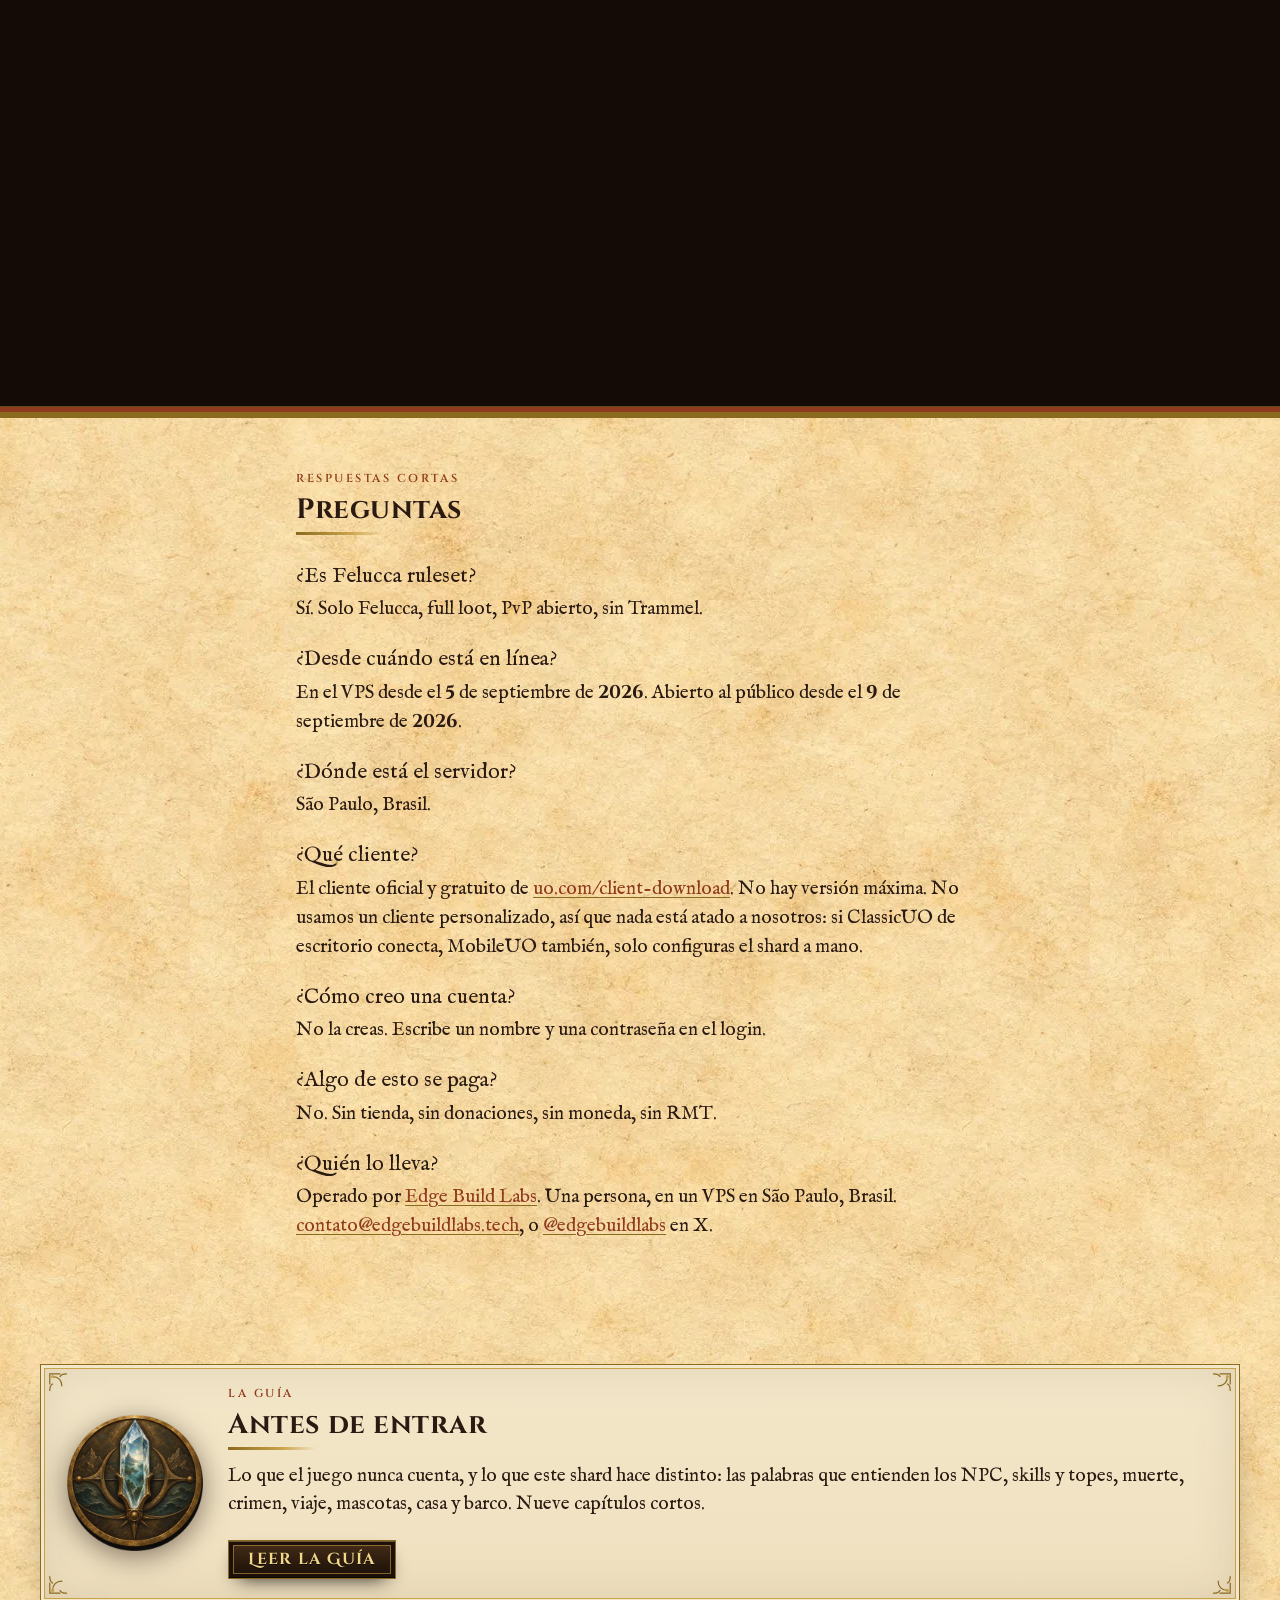
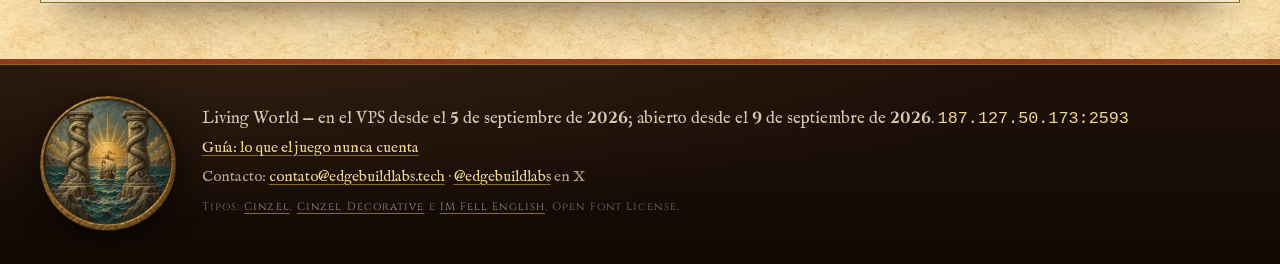
==== commit 4d6d5369: "Contato contato@edgebuildlabs.tech no lugar do Gmail; Run by / Operado por Edge Build Labs com link;" ====
--- a/es/index.html
+++ b/es/index.html
@@ -19,8 +19,8 @@
 <meta property="og:url" content="https://livingworld.edgebuildlabs.tech/es/">
 <meta property="og:title" content="Living World — T2A, solo Felucca, full loot">
 <meta property="og:description" content="Ultima Online tal como salió en 1998. Solo Felucca, sin Trammel, full loot, PvP abierto. Cliente oficial y gratuito de uo.com, sin launcher propio. Sin registro: tu cuenta nace en el primer login. Conéctate a 187.127.50.173:2593">
-<meta property="og:image" content="https://livingworld.edgebuildlabs.tech/img/og.jpg">
-<meta property="og:image:secure_url" content="https://livingworld.edgebuildlabs.tech/img/og.jpg">
+<meta property="og:image" content="https://livingworld.edgebuildlabs.tech/img/og-card.jpg">
+<meta property="og:image:secure_url" content="https://livingworld.edgebuildlabs.tech/img/og-card.jpg">
 <meta property="og:image:type" content="image/jpeg">
 <meta property="og:image:width" content="1200">
 <meta property="og:image:height" content="630">
@@ -29,7 +29,7 @@
 <meta name="twitter:card" content="summary_large_image">
 <meta name="twitter:title" content="Living World — T2A, solo Felucca, full loot">
 <meta name="twitter:description" content="T2A de 1998. Solo Felucca, full loot. Cliente oficial. Sin registro. 187.127.50.173:2593">
-<meta name="twitter:image" content="https://livingworld.edgebuildlabs.tech/img/og.jpg">
+<meta name="twitter:image" content="https://livingworld.edgebuildlabs.tech/img/og-card.jpg">
 <meta name="twitter:image:alt" content="Un dragón rojo escupe fuego sobre un castillo en llamas junto a un mar verde azulado, con un faro y un velero, pintado bajo la luz ámbar del atardecer">
 
 <link rel="icon" href="/favicon.ico" sizes="16x16 32x32 48x48 64x64">
@@ -81,7 +81,7 @@
     <div class="hero-notes">
       <p class="newbie">Todo personaje de template empieza con <strong>200 puntos de skill</strong> y 90 puntos de atributos. No es lo que trae el juego por defecto. Está ahí para que las primeras horas del recién llegado sean más fáciles.</p>
       <p class="client-line">Cliente: el oficial y gratuito, de uo.com. Nada nuestro corre en tu máquina.</p>
-      <p class="open-since">Abierto desde el 9 de septiembre de 2026.</p>
+      <p class="open-since">En el VPS desde el 5 de septiembre de 2026. Abierto al público desde el 9 de septiembre de 2026.</p>
     </div>
   </div>
 </header>
@@ -210,7 +210,7 @@
       <dd>Sí. Solo Felucca, full loot, PvP abierto, sin Trammel.</dd>
 
       <dt>¿Desde cuándo está en línea?</dt>
-      <dd>Abierto desde el 9 de septiembre de 2026.</dd>
+      <dd>En el VPS desde el 5 de septiembre de 2026. Abierto al público desde el 9 de septiembre de 2026.</dd>
 
       <dt>¿Dónde está el servidor?</dt>
       <dd>São Paulo, Brasil.</dd>
@@ -225,7 +225,7 @@
       <dd>No. Sin tienda, sin donaciones, sin moneda, sin RMT.</dd>
 
       <dt>¿Quién lo lleva?</dt>
-      <dd>EdgeBuildLabs. Una persona, en un VPS en São Paulo, Brasil. <a href="mailto:edgebuildlabs@gmail.com">edgebuildlabs@gmail.com</a>, o <a href="https://x.com/edgebuildlabs">@edgebuildlabs</a> en X.</dd>
+      <dd>Operado por <a href="https://edgebuildlabs.tech">Edge Build Labs</a>. Una persona, en un VPS en São Paulo, Brasil. <a href="mailto:contato@edgebuildlabs.tech">contato@edgebuildlabs.tech</a>, o <a href="https://x.com/edgebuildlabs">@edgebuildlabs</a> en X.</dd>
     </dl>
   </section>
 </div>
@@ -247,9 +247,9 @@
   <div class="inner">
     <picture class="seal"><source type="image/webp" srcset="/img/seal.webp"><img src="/img/seal.png" width="360" height="360" alt="Sello de Living World: dos columnas de piedra talladas como serpientes que se alzan del mar, un barco pasando entre ellas bajo el sol naciente" loading="lazy"></picture>
     <div>
-    <p>Living World — en línea desde el 9 de septiembre de 2026. <span class="mono">187.127.50.173:2593</span></p>
+    <p>Living World — en el VPS desde el 5 de septiembre de 2026; abierto desde el 9 de septiembre de 2026. <span class="mono">187.127.50.173:2593</span></p>
     <p class="contact"><a href="/es/guide/">Guía: lo que el juego nunca cuenta</a></p>
-    <p class="contact">Contacto: <a href="mailto:edgebuildlabs@gmail.com">edgebuildlabs@gmail.com</a> · <a href="https://x.com/edgebuildlabs">@edgebuildlabs</a> en X</p>
+    <p class="contact">Contacto: <a href="mailto:contato@edgebuildlabs.tech">contato@edgebuildlabs.tech</a> · <a href="https://x.com/edgebuildlabs">@edgebuildlabs</a> en X</p>
       <p class="credits">Tipos: <a href="/fonts/OFL-Cinzel.txt">Cinzel</a>, <a href="/fonts/OFL-CinzelDecorative.txt">Cinzel Decorative</a> e <a href="/fonts/OFL-IMFellEnglish.txt">IM Fell English</a>, Open Font License.</p>
     </div>
   </div>
